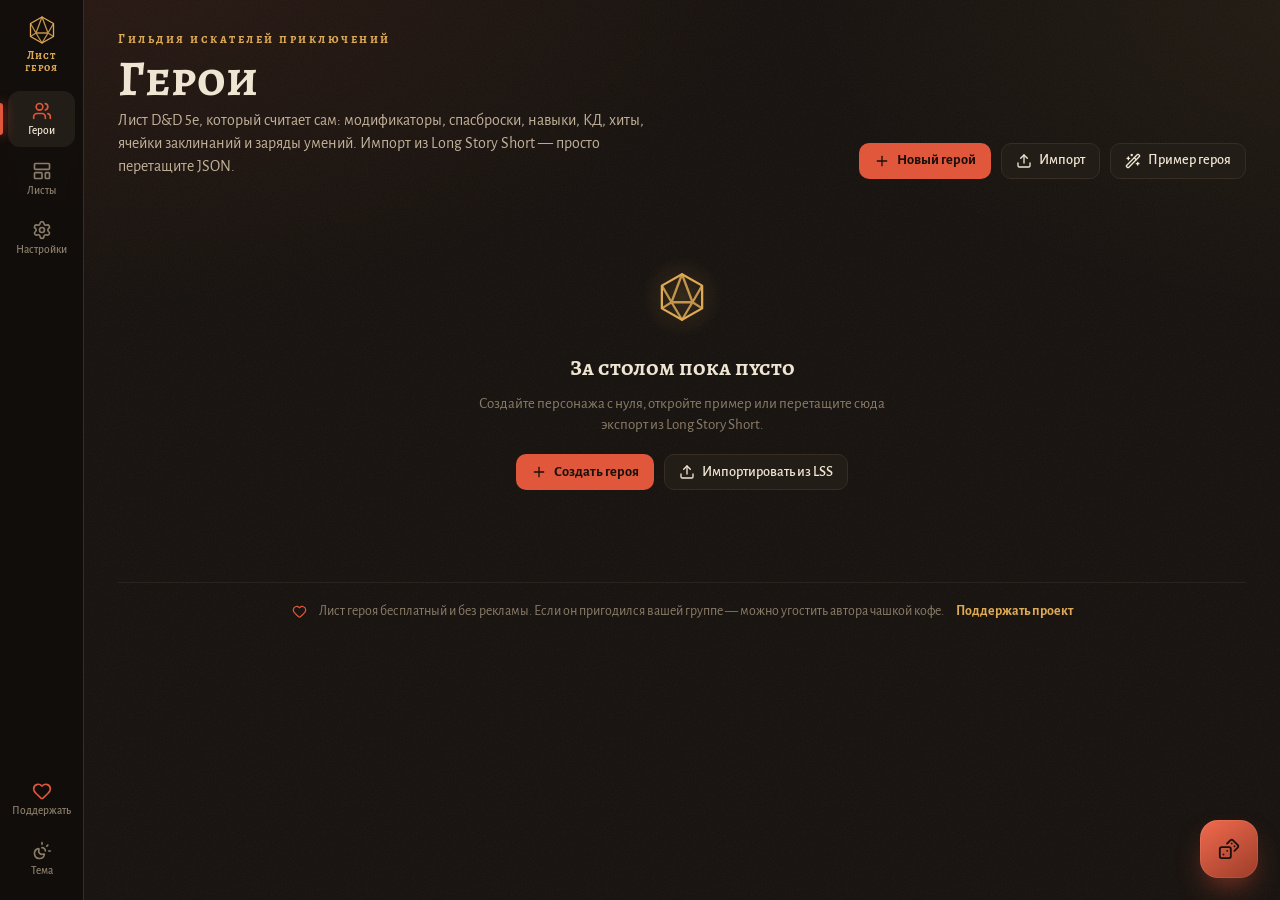
==== index.html @ b87bb32a "Add files via upload" ====
<!doctype html>
<html lang="ru">
  <head>
    <meta charset="UTF-8" />
    <meta name="viewport" content="width=device-width, initial-scale=1.0, viewport-fit=cover" />
    <title>Лист героя — D&amp;D 5e</title>
    <meta name="description" content="Лист персонажа D&amp;D 5e с автоподсчётом характеристик, кастомными листами, ссылками на источники и кубами. Работает в браузере и без интернета." />
    <meta name="theme-color" content="#15110e" />
    <link rel="icon" type="image/svg+xml" href="./favicon.svg" />
    <link rel="manifest" href="./manifest.webmanifest" />
    <link rel="apple-touch-icon" href="./apple-touch-icon.png" />
    <meta name="mobile-web-app-capable" content="yes" />
    <meta name="apple-mobile-web-app-capable" content="yes" />
    <meta name="apple-mobile-web-app-status-bar-style" content="black-translucent" />
    <meta name="apple-mobile-web-app-title" content="Лист героя" />
    <script type="module" crossorigin src="./assets/index-By-EyCZU.js"></script>
    <link rel="stylesheet" crossorigin href="./assets/index-DYZ7l8wp.css">
  </head>
  <body>
    <div id="root"></div>
    <noscript>Для работы сайта нужен JavaScript.</noscript>
  </body>
</html>
---- assets/index-DYZ7l8wp.css ----
@font-face{font-family:Alegreya Sans;font-weight:400;font-display:swap;src:url(./alegreya-sans-cyrillic-400-normal-CFUoBDld.woff2)format("woff2");unicode-range:U+301,U+400-45F,U+490-491,U+4B0-4B1,U+2116}@font-face{font-family:Alegreya Sans;font-weight:400;font-display:swap;src:url(./alegreya-sans-latin-400-normal-DtLlO8BS.woff2)format("woff2");unicode-range:U+??,U+131,U+152-153,U+2BB-2BC,U+2C6,U+2DA,U+2DC,U+304,U+308,U+329,U+2000-206F,U+20AC,U+2122,U+2191,U+2193,U+2212,U+2215,U+FEFF,U+FFFD}@font-face{font-family:Alegreya Sans;font-weight:500;font-display:swap;src:url(./alegreya-sans-cyrillic-500-normal-kQHBM3cE.woff2)format("woff2");unicode-range:U+301,U+400-45F,U+490-491,U+4B0-4B1,U+2116}@font-face{font-family:Alegreya Sans;font-weight:500;font-display:swap;src:url(./alegreya-sans-latin-500-normal-DS713u5J.woff2)format("woff2");unicode-range:U+??,U+131,U+152-153,U+2BB-2BC,U+2C6,U+2DA,U+2DC,U+304,U+308,U+329,U+2000-206F,U+20AC,U+2122,U+2191,U+2193,U+2212,U+2215,U+FEFF,U+FFFD}@font-face{font-family:Alegreya Sans;font-weight:700;font-display:swap;src:url(./alegreya-sans-cyrillic-700-normal-BMO00Gdb.woff2)format("woff2");unicode-range:U+301,U+400-45F,U+490-491,U+4B0-4B1,U+2116}@font-face{font-family:Alegreya Sans;font-weight:700;font-display:swap;src:url(./alegreya-sans-latin-700-normal-DEbcy2sF.woff2)format("woff2");unicode-range:U+??,U+131,U+152-153,U+2BB-2BC,U+2C6,U+2DA,U+2DC,U+304,U+308,U+329,U+2000-206F,U+20AC,U+2122,U+2191,U+2193,U+2212,U+2215,U+FEFF,U+FFFD}@font-face{font-family:Alegreya Sans;font-weight:800;font-display:swap;src:url(./alegreya-sans-cyrillic-800-normal-D2Jsre_s.woff2)format("woff2");unicode-range:U+301,U+400-45F,U+490-491,U+4B0-4B1,U+2116}@font-face{font-family:Alegreya Sans;font-weight:800;font-display:swap;src:url(./alegreya-sans-latin-800-normal-CpHsWMQ0.woff2)format("woff2");unicode-range:U+??,U+131,U+152-153,U+2BB-2BC,U+2C6,U+2DA,U+2DC,U+304,U+308,U+329,U+2000-206F,U+20AC,U+2122,U+2191,U+2193,U+2212,U+2215,U+FEFF,U+FFFD}@font-face{font-family:Alegreya SC;font-weight:500;font-display:swap;src:url(./alegreya-sc-cyrillic-500-normal-BjmNXJC0.woff2)format("woff2");unicode-range:U+301,U+400-45F,U+490-491,U+4B0-4B1,U+2116}@font-face{font-family:Alegreya SC;font-weight:500;font-display:swap;src:url(./alegreya-sc-latin-500-normal-4QwauZv7.woff2)format("woff2");unicode-range:U+??,U+131,U+152-153,U+2BB-2BC,U+2C6,U+2DA,U+2DC,U+304,U+308,U+329,U+2000-206F,U+20AC,U+2122,U+2191,U+2193,U+2212,U+2215,U+FEFF,U+FFFD}@font-face{font-family:Alegreya SC;font-weight:700;font-display:swap;src:url(./alegreya-sc-cyrillic-700-normal-DywRGmLG.woff2)format("woff2");unicode-range:U+301,U+400-45F,U+490-491,U+4B0-4B1,U+2116}@font-face{font-family:Alegreya SC;font-weight:700;font-display:swap;src:url(./alegreya-sc-latin-700-normal-ztAmjLTs.woff2)format("woff2");unicode-range:U+??,U+131,U+152-153,U+2BB-2BC,U+2C6,U+2DA,U+2DC,U+304,U+308,U+329,U+2000-206F,U+20AC,U+2122,U+2191,U+2193,U+2212,U+2215,U+FEFF,U+FFFD}@font-face{font-family:Alegreya;font-weight:500;font-display:swap;src:url(./alegreya-cyrillic-500-normal-uJUgykjJ.woff2)format("woff2");unicode-range:U+301,U+400-45F,U+490-491,U+4B0-4B1,U+2116}@font-face{font-family:Alegreya;font-weight:500;font-display:swap;src:url(./alegreya-latin-500-normal-C25lLdV_.woff2)format("woff2");unicode-range:U+??,U+131,U+152-153,U+2BB-2BC,U+2C6,U+2DA,U+2DC,U+304,U+308,U+329,U+2000-206F,U+20AC,U+2122,U+2191,U+2193,U+2212,U+2215,U+FEFF,U+FFFD}@font-face{font-family:Alegreya;font-weight:700;font-display:swap;src:url(./alegreya-cyrillic-700-normal-Bftrb-m-.woff2)format("woff2");unicode-range:U+301,U+400-45F,U+490-491,U+4B0-4B1,U+2116}@font-face{font-family:Alegreya;font-weight:700;font-display:swap;src:url(./alegreya-latin-700-normal-Vpz_43wJ.woff2)format("woff2");unicode-range:U+??,U+131,U+152-153,U+2BB-2BC,U+2C6,U+2DA,U+2DC,U+304,U+308,U+329,U+2000-206F,U+20AC,U+2122,U+2191,U+2193,U+2212,U+2215,U+FEFF,U+FFFD}@font-face{font-family:Alegreya;font-weight:800;font-display:swap;src:url(./alegreya-cyrillic-800-normal-TM6to0H1.woff2)format("woff2");unicode-range:U+301,U+400-45F,U+490-491,U+4B0-4B1,U+2116}@font-face{font-family:Alegreya;font-weight:800;font-display:swap;src:url(./alegreya-latin-800-normal-BcufLBxY.woff2)format("woff2");unicode-range:U+??,U+131,U+152-153,U+2BB-2BC,U+2C6,U+2DA,U+2DC,U+304,U+308,U+329,U+2000-206F,U+20AC,U+2122,U+2191,U+2193,U+2212,U+2215,U+FEFF,U+FFFD}@font-face{font-family:Caveat;font-weight:500;font-display:swap;src:url(./caveat-cyrillic-500-normal-DpMZbbjM.woff2)format("woff2");unicode-range:U+301,U+400-45F,U+490-491,U+4B0-4B1,U+2116}@font-face{font-family:Caveat;font-weight:500;font-display:swap;src:url(./caveat-latin-500-normal-B9SDL8cy.woff2)format("woff2");unicode-range:U+??,U+131,U+152-153,U+2BB-2BC,U+2C6,U+2DA,U+2DC,U+304,U+308,U+329,U+2000-206F,U+20AC,U+2122,U+2191,U+2193,U+2212,U+2215,U+FEFF,U+FFFD}:root{--font-ui:"Alegreya Sans", "Segoe UI", system-ui, sans-serif;--font-display:"Alegreya", Georgia, "Times New Roman", serif;--font-sc:"Alegreya SC", "Alegreya", Georgia, serif;--font-hand:"Caveat", "Segoe Print", "Comic Sans MS", cursive;--font-mono:"Cascadia Mono", Consolas, "SF Mono", ui-monospace, monospace;--radius-s:8px;--radius:12px;--radius-l:16px;--ease:cubic-bezier(.2, .7, .2, 1);--rail-w:84px;--lightningcss-light: ;--lightningcss-dark:initial;color-scheme:dark;--bg:#15110e;--bg-deep:#100d0b;--surface:#1c1713;--surface-2:#231d18;--surface-3:#2d251f;--field:#120e0b;--line:#372d25;--line-soft:#2a231d;--line-strong:#54463a;--ink:#efe5d2;--ink-2:#c1b199;--ink-3:#8a7c68;--accent:#e0573b;--accent-strong:#f26b4e;--accent-ink:#1b0f0a;--accent-soft:#e0573b26;--gold:#deaa55;--gold-soft:#deaa5524;--arcane:#74c3b3;--arcane-soft:#74c3b321;--good:#8fc06a;--good-soft:#8fc06a26;--bad:#e8674f;--bad-soft:#e8674f26;--glow-1:#e0573b1a;--glow-2:#deaa550f;--grain:.06;--shadow:0 1px 0 #ffffff06 inset, 0 14px 32px -18px #000000bf;--shadow-pop:0 24px 60px -20px #000c, 0 0 0 1px #ffffff08}:root[data-theme=light]{--lightningcss-light:initial;--lightningcss-dark: ;color-scheme:light;--bg:#ede3cf;--bg-deep:#e3d6bd;--surface:#f7f0e2;--surface-2:#f0e6d3;--surface-3:#e7dac3;--field:#fffaf0;--line:#d5c4a5;--line-soft:#e2d5bd;--line-strong:#b9a47e;--ink:#2a1f16;--ink-2:#5c4a37;--ink-3:#8a765d;--accent:#b5361f;--accent-strong:#cc4127;--accent-ink:#fff6ef;--accent-soft:#b5361f1a;--gold:#93620f;--gold-soft:#93620f1a;--arcane:#2a7a6b;--arcane-soft:#2a7a6b1a;--good:#4b8a28;--good-soft:#4b8a281f;--bad:#c0392b;--bad-soft:#c0392b1a;--glow-1:#b5361f12;--glow-2:#93620f14;--grain:.08;--shadow:0 1px 0 #ffffffb3 inset, 0 12px 28px -18px #5a3c1473;--shadow-pop:0 24px 60px -24px #462d0f73, 0 0 0 1px #5a3c140f}*,:before,:after{box-sizing:border-box}html{-webkit-text-size-adjust:100%;scrollbar-color:var(--line-strong) transparent}body{min-height:100vh;font:400 15px/1.45 var(--font-ui);color:var(--ink);background:radial-gradient(1100px 620px at 8% -8%, var(--glow-1), transparent 62%), radial-gradient(900px 520px at 105% 0%, var(--glow-2), transparent 60%), var(--bg);font-variant-numeric:lining-nums;-webkit-font-smoothing:antialiased;background-attachment:fixed;margin:0}body:before{content:"";pointer-events:none;z-index:0;opacity:var(--grain);background-image:url("data:image/svg+xml;utf8,<svg xmlns='http://www.w3.org/2000/svg' width='240' height='240'><filter id='n'><feTurbulence type='fractalNoise' baseFrequency='.8' numOctaves='3' stitchTiles='stitch'/><feColorMatrix values='0 0 0 0 .55 0 0 0 0 .45 0 0 0 0 .35 0 0 0 1 0'/></filter><rect width='100%' height='100%' filter='url(%23n)'/></svg>");position:fixed;inset:0}#root{z-index:1;position:relative}img{max-width:100%}button,input,select,textarea{font:inherit;color:inherit}button{cursor:pointer}button:disabled{cursor:default}h1,h2,h3,h4,h5{margin:0;font-weight:700}p{margin:0}a{color:var(--arcane)}code,kbd{font-family:var(--font-mono);font-size:.86em}kbd{border:1px solid var(--line-strong);background:var(--surface-2);border-bottom-width:2px;border-radius:5px;padding:0 5px;line-height:1.5;display:inline-block}::selection{background:#deaa5559}:focus-visible{outline:2px solid var(--gold);outline-offset:2px}*{scrollbar-width:thin}hr.sep{border:0;border-top:1px solid var(--line);margin:14px 0}.muted{color:var(--ink-3)}.small{font-size:13px}.calc{color:var(--gold);font-variant-numeric:lining-nums tabular-nums}.error{color:var(--bad)}.row{align-items:center;gap:8px;display:flex}.row--wrap{flex-wrap:wrap}.stack{align-content:start;gap:16px;display:grid}.span-2{grid-column:span 2}.span-3{grid-column:span 3}.span-4{grid-column:span 4}.span-all{grid-column:1/-1}.font-sans{font-family:var(--font-ui)}.font-serif{font-family:var(--font-display)}.font-hand{font-family:var(--font-hand);font-size:1.15em}.font-mono{font-family:var(--font-mono);font-size:.9em}.linkish{color:var(--arcane);text-underline-offset:3px;background:0 0;border:0;justify-self:start;padding:0;-webkit-text-decoration:underline dotted;text-decoration:underline dotted}.chev{transition:transform .2s var(--ease)}.chev--up{transform:rotate(180deg)}@keyframes rise{0%{opacity:0;transform:translateY(10px)}to{opacity:1;transform:none}}@keyframes fade{0%{opacity:0}to{opacity:1}}@keyframes spin{to{transform:rotate(360deg)}}@keyframes pop{0%{opacity:0;transform:scale(.6)}60%{opacity:1;transform:scale(1.12)}to{transform:scale(1)}}@media (prefers-reduced-motion:reduce){*,:before,:after{transition-duration:.001ms!important;animation-duration:.001ms!important}}.btn{border:1px solid var(--line);background:var(--surface-2);height:36px;color:var(--ink);font:500 14.5px/1 var(--font-ui);white-space:nowrap;border-radius:10px;justify-content:center;align-items:center;gap:7px;padding:0 14px;text-decoration:none;transition:background .15s,border-color .15s,color .15s,transform .1s;display:inline-flex}.btn:hover:not(:disabled){border-color:var(--line-strong);background:var(--surface-3)}.btn:active:not(:disabled){transform:translateY(1px)}.btn:disabled{opacity:.45}.btn--primary{background:var(--accent);color:var(--accent-ink);border-color:#0000;font-weight:700}.btn--primary:hover:not(:disabled){background:var(--accent-strong);border-color:#0000}.btn--ghost{color:var(--ink-2);background:0 0;border-color:#0000}.btn--ghost:hover:not(:disabled){background:var(--surface-3);color:var(--ink);border-color:#0000}.btn--active{background:var(--gold-soft);border-color:color-mix(in srgb, var(--gold) 45%, transparent);color:var(--gold)}.btn--danger{background:var(--bad-soft);border-color:color-mix(in srgb, var(--bad) 40%, transparent);color:var(--bad)}.btn--danger:hover:not(:disabled){background:var(--bad);color:#fff;border-color:#0000}.btn--good{background:var(--good-soft);border-color:color-mix(in srgb, var(--good) 40%, transparent);color:var(--good)}.btn--good:hover:not(:disabled){background:var(--good);color:#10180a;border-color:#0000}.btn--sm{border-radius:8px;height:30px;padding:0 10px;font-size:13.5px}.btn--lg{height:44px;padding:0 20px;font-size:16px}.btn--icon{width:36px;padding:0}.btn--sm.btn--icon{width:30px}.input{border:1px solid var(--line);background:var(--field);width:100%;min-width:0;height:36px;color:var(--ink);border-radius:9px;padding:0 10px;transition:border-color .15s,box-shadow .15s}.input::placeholder{color:var(--ink-3);opacity:.8}.input:hover{border-color:var(--line-strong)}.input:focus{border-color:var(--gold);box-shadow:0 0 0 3px var(--gold-soft);outline:none}.input--num{text-align:center;font-variant-numeric:tabular-nums}.input--xs{flex:none;width:58px}.input--mono{font-family:var(--font-mono);font-size:13.5px}.input--area{resize:vertical;height:auto;min-height:60px;padding:8px 10px;line-height:1.45}.input--error{border-color:var(--bad)!important}.ghost{width:100%;min-width:0;color:inherit;background:0 0;border:0;border-bottom:1px dashed #0000;padding:3px 0;transition:border-color .15s}.ghost::placeholder{color:var(--ink-3)}.ghost:hover{border-bottom-color:var(--line-strong)}.ghost:focus{border-bottom-color:var(--gold);outline:none}.select{align-items:center;min-width:0;display:inline-flex;position:relative}.select select{appearance:none;border:1px solid var(--line);background:var(--field);width:100%;height:36px;color:var(--ink);text-overflow:ellipsis;border-radius:9px;padding:0 30px 0 10px}.select select:hover{border-color:var(--line-strong)}.select select:focus{border-color:var(--gold);box-shadow:0 0 0 3px var(--gold-soft);outline:none}.select option{background:var(--surface);color:var(--ink)}.select svg{pointer-events:none;color:var(--ink-3);position:absolute;right:9px}.field .select{display:flex}.field{align-content:start;gap:5px;min-width:0;display:grid}.field__label{font:500 12.5px/1.2 var(--font-sc);letter-spacing:.04em;color:var(--ink-3);align-items:center;gap:4px;display:inline-flex}.field__hint{color:var(--ink-3);font-size:12px;line-height:1.35}.form-grid{grid-template-columns:repeat(2,minmax(0,1fr));gap:12px 14px;display:grid}.form-grid--tight{gap:9px 10px}.form-grid--6{grid-template-columns:repeat(auto-fill,minmax(130px,1fr))}.toggle{cursor:pointer;-webkit-user-select:none;user-select:none;color:var(--ink-2);align-items:center;gap:9px;font-size:14px;display:inline-flex}.toggle input,.check input{opacity:0;pointer-events:none;position:absolute}.toggle__track{background:var(--surface-3);border:1px solid var(--line-strong);border-radius:99px;flex:none;width:34px;height:20px;transition:background .2s;position:relative}.toggle__thumb{background:var(--ink-3);width:14px;height:14px;transition:transform .2s var(--ease), background .2s;border-radius:50%;position:absolute;top:2px;left:2px}.toggle--on .toggle__track{background:var(--accent-soft);border-color:var(--accent)}.toggle--on .toggle__thumb{background:var(--accent);transform:translate(14px)}.toggle input:focus-visible+.toggle__track{outline:2px solid var(--gold);outline-offset:2px}.toggle__label{align-items:center;gap:5px;line-height:1.3;display:inline-flex}.check{cursor:pointer;-webkit-user-select:none;user-select:none;color:var(--ink-2);align-items:center;gap:8px;font-size:14px;display:inline-flex}.check__box{border:1.5px solid var(--line-strong);background:var(--field);width:18px;height:18px;color:var(--accent-ink);border-radius:5px;flex:none;place-items:center;transition:all .15s;display:grid}.check--on .check__box{background:var(--accent);border-color:var(--accent)}.check input:focus-visible+.check__box{outline:2px solid var(--gold);outline-offset:2px}.prof{background:0 0;border:0;flex:none;place-items:center;width:18px;height:18px;padding:0;display:grid}.prof span{border:1.5px solid var(--ink-3);width:9px;height:9px;transition:all .15s var(--ease);border-radius:1.5px;transform:rotate(45deg)}.prof:hover span{border-color:var(--accent);transform:rotate(45deg)scale(1.15)}.prof--half span{border-color:var(--accent);background:linear-gradient(135deg, transparent 50%, var(--accent) 50%)}.prof--prof span{background:var(--accent);border-color:var(--accent)}.prof--exp span{background:var(--accent);border-color:var(--accent);box-shadow:0 0 0 2px var(--surface-2), 0 0 0 3.5px var(--gold)}.pips{--tone:var(--accent);flex-wrap:wrap;align-items:center;gap:5px;display:inline-flex}.pips--arcane{--tone:var(--arcane)}.pips--gold{--tone:var(--gold)}.pips--good{--tone:var(--good)}.pips--bad{--tone:var(--bad)}.pip{border:1.5px solid var(--line-strong);background:0 0;border-radius:50%;width:15px;height:15px;padding:0;transition:background .15s,box-shadow .2s,transform .1s}.pip:hover{border-color:var(--tone);transform:scale(1.18)}.pip--on{background:var(--tone);border-color:var(--tone);box-shadow:0 0 10px -2px var(--tone)}.pips--sm .pip{width:11px;height:11px}.pips--count{gap:6px}.pips__num{width:56px}.pips__of{color:var(--ink-3)}.seg{border:1px solid var(--line);background:var(--field);border-radius:10px;gap:2px;padding:3px;display:inline-flex}.seg__opt{min-width:32px;height:28px;color:var(--ink-2);white-space:nowrap;background:0 0;border:0;border-radius:7px;justify-content:center;align-items:center;gap:5px;padding:0 10px;font-size:13.5px;display:inline-flex}.seg__opt:hover{color:var(--ink);background:var(--surface-2)}.seg__opt--on,.seg__opt--on:hover{background:var(--surface-3);color:var(--ink);box-shadow:0 0 0 1px var(--line-strong) inset}.seg--block{display:flex}.seg--block .seg__opt{flex:1}.seg--sm .seg__opt{min-width:28px;height:24px;padding:0 7px;font-size:12.5px}.menu{display:inline-flex;position:relative}.menu__list{z-index:150;overscroll-behavior:contain;border:1px solid var(--line-strong);background:var(--surface);min-width:230px;max-width:calc(100vw - 16px);box-shadow:var(--shadow-pop);border-radius:12px;padding:6px;animation:.12s fade;position:fixed;top:0;left:0;overflow-y:auto}.menu__item{width:100%;color:var(--ink);text-align:left;background:0 0;border:0;border-radius:8px;align-items:center;gap:10px;padding:8px 10px;font-size:14px;display:flex}.menu__item:hover:not(:disabled){background:var(--surface-3)}.menu__item:disabled{opacity:.4}.menu__item svg{color:var(--ink-3);flex:none}.menu__item--danger,.menu__item--danger svg{color:var(--bad)}.menu__sep{border:0;border-top:1px solid var(--line);margin:5px 4px}.modal{border:1px solid var(--line-strong);background:var(--surface);width:calc(100% - 32px);max-height:88vh;color:var(--ink);box-shadow:var(--shadow-pop);border-radius:18px;padding:0}.modal[open]{animation:modal-in .22s var(--ease)}.modal::backdrop{-webkit-backdrop-filter:blur(3px);backdrop-filter:blur(3px);background:#0a07059e}@keyframes modal-in{0%{opacity:0;transform:translateY(12px)scale(.98)}}.modal--sm{max-width:440px}.modal--md{max-width:660px}.modal--lg{max-width:980px}.modal__inner{flex-direction:column;max-height:88vh;display:flex}.modal__head{border-bottom:1px solid var(--line);justify-content:space-between;align-items:center;gap:12px;padding:14px 16px 12px 22px;display:flex}.modal__title{font:700 21px var(--font-sc);letter-spacing:.02em}.modal__body{padding:18px 22px;overflow-y:auto}.modal__foot{border-top:1px solid var(--line);justify-content:flex-end;gap:8px;padding:12px 22px;display:flex}.panel{border:1px solid var(--line);border-radius:var(--radius-l);background:linear-gradient(180deg, color-mix(in srgb, var(--surface) 92%, var(--ink) 3%), var(--surface));min-width:0;box-shadow:var(--shadow);animation:rise .5s var(--ease) both;animation-delay:calc(var(--i,0) * 40ms);padding:16px 18px 18px;position:relative}.panel__head{justify-content:space-between;align-items:center;gap:10px;min-height:30px;margin-bottom:12px;display:flex}.panel__title{font:700 16px/1 var(--font-sc);letter-spacing:.06em;color:var(--ink-2);align-items:center;gap:10px;display:flex}.panel__title:before{content:"";background:var(--accent);width:7px;height:7px;box-shadow:0 0 10px var(--accent);flex:none;transform:rotate(45deg)}.panel__actions{flex-wrap:wrap;justify-content:flex-end;align-items:center;gap:8px;display:flex}.empty{text-align:center;justify-items:center;gap:10px;padding:48px 20px;display:grid}.empty__icon{width:84px;height:84px;color:var(--gold);background:radial-gradient(circle, var(--gold-soft), transparent 70%);border-radius:50%;place-items:center;margin-bottom:4px;display:grid}.empty__title{font:700 22px var(--font-sc)}.empty__text{max-width:52ch;color:var(--ink-3)}.empty__actions{flex-wrap:wrap;justify-content:center;gap:10px;margin-top:8px;display:flex}.linkchip{background:var(--arcane-soft);max-width:180px;color:var(--arcane);white-space:nowrap;border-radius:99px;flex:none;align-items:center;gap:4px;padding:2px 8px;font-size:12px;text-decoration:none;display:inline-flex}.linkchip span:empty{display:none}.linkchip span{text-overflow:ellipsis;overflow:hidden}.linkchip:hover{background:var(--arcane);color:var(--bg)}.linkinput{align-items:center;gap:4px;min-width:0;display:flex}.tag{border:1px solid var(--line-strong);height:20px;color:var(--ink-2);font:700 11px/1 var(--font-ui);letter-spacing:.03em;background:0 0;border-radius:6px;flex:none;align-items:center;padding:0 7px;text-decoration:none;display:inline-flex}.tag--arcane{border-color:color-mix(in srgb, var(--arcane) 50%, transparent);color:var(--arcane)}.tag--gold{border-color:color-mix(in srgb, var(--gold) 55%, transparent);color:var(--gold);background:var(--gold-soft)}.tag--muted{color:var(--ink-3);border-style:dashed}.chip{border:1px solid var(--line);background:var(--surface-2);color:var(--ink-2);border-radius:99px;padding:4px 10px;font-size:13px;transition:all .15s}.chip:hover{border-color:var(--line-strong);color:var(--ink)}.chip--on{background:var(--accent-soft);border-color:var(--accent);color:var(--ink)}.search{border:1px solid var(--line);background:var(--field);height:36px;color:var(--ink-3);border-radius:10px;align-items:center;gap:7px;min-width:0;padding:0 10px;display:flex}.search:focus-within{border-color:var(--gold);box-shadow:0 0 0 3px var(--gold-soft)}.search input{min-width:80px;color:var(--ink);background:0 0;border:0;outline:none;flex:1}.toolbar{flex-wrap:wrap;align-items:center;gap:10px;display:flex}.toolbar__spacer{flex:1}.banner{border:1px solid var(--line-strong);background:var(--surface);animation:rise .4s var(--ease) both;border-radius:16px;flex-wrap:wrap;align-items:center;gap:12px 16px;margin-bottom:22px;padding:14px 16px;display:flex}.banner--warn{border-color:color-mix(in srgb, var(--gold) 55%, transparent);background:linear-gradient(100deg, var(--gold-soft), transparent 55%), var(--surface)}.banner__icon{color:var(--gold);flex:none}.banner__text{flex:320px;gap:2px;min-width:0;display:grid}.banner__text b{font:700 16px var(--font-sc);letter-spacing:.02em}.banner__text span{color:var(--ink-2);font-size:14px}.banner__actions{flex-wrap:wrap;gap:6px;display:flex}.update-banner{z-index:190;border:1px solid color-mix(in srgb, var(--gold) 60%, transparent);background:var(--surface-3);max-width:calc(100vw - 32px);box-shadow:var(--shadow-pop);border-radius:14px;align-items:center;gap:10px;padding:8px 8px 8px 14px;animation:.3s fade;display:flex;position:fixed;top:16px;left:50%;transform:translate(-50%)}.update-banner svg:first-child{color:var(--gold);flex:none}.install{justify-items:start;gap:10px;display:grid}.install__status{color:var(--ink-2);align-items:center;gap:8px;display:flex}.install__status svg{color:var(--arcane);flex:none}.install__ios{color:var(--ink-2);gap:8px;font-size:14px;display:flex}.install__ios svg{color:var(--gold);flex:none;margin-top:2px}.settings__ok{color:var(--good);align-items:center;gap:5px;display:inline-flex}.crash{border:1px solid var(--line-strong);background:var(--surface);max-width:660px;box-shadow:var(--shadow);text-align:center;border-radius:18px;justify-items:center;gap:12px;margin:10vh auto;padding:28px 24px;display:grid}.crash--inline{margin:24px auto}.crash__icon{color:var(--bad)}.crash__title{font:700 24px var(--font-sc)}.crash__text{max-width:54ch;color:var(--ink-2)}.crash__error{background:var(--field);max-width:100%;color:var(--bad);white-space:pre-wrap;overflow-wrap:anywhere;border-radius:8px;padding:8px 12px;font-size:12.5px}.crash__actions{flex-wrap:wrap;justify-content:center;gap:8px;margin-top:4px;display:flex}.toasts{z-index:200;pointer-events:none;flex-direction:column;align-items:center;gap:8px;display:flex;position:fixed;bottom:22px;left:50%;transform:translate(-50%)}.toast{border:1px solid var(--line-strong);background:var(--surface-3);max-width:min(520px,100vw - 32px);box-shadow:var(--shadow-pop);pointer-events:auto;animation:rise .25s var(--ease);border-radius:12px;align-items:center;gap:10px;padding:10px 10px 10px 14px;font-size:14px;display:flex}.toast--success svg:first-child{color:var(--good)}.toast--error{border-color:color-mix(in srgb, var(--bad) 60%, transparent)}.toast--error svg:first-child{color:var(--bad)}.toast--info svg:first-child{color:var(--gold)}.toast__action{border:1px solid color-mix(in srgb, var(--gold) 60%, transparent);background:var(--gold-soft);color:var(--gold);white-space:nowrap;border-radius:8px;flex:none;padding:4px 10px;font-size:13px;font-weight:700}.toast__action:hover{background:var(--gold);color:#1b1208}.toast__x{width:24px;height:24px;color:var(--ink-3);background:0 0;border:0;border-radius:6px;place-items:center;display:grid}.toast__x:hover{background:var(--surface-2)}.busy{z-index:210;border:1px solid var(--line-strong);background:var(--surface-3);box-shadow:var(--shadow-pop);border-radius:99px;align-items:center;gap:10px;padding:10px 18px;animation:.2s fade;display:flex;position:fixed;top:18px;left:50%;transform:translate(-50%)}.spinner{border:2px solid var(--line-strong);border-top-color:var(--accent);border-radius:50%;width:16px;height:16px;animation:.8s linear infinite spin}.help{color:var(--ink-2);gap:8px;margin:0;padding-left:18px;font-size:13.5px;display:grid}.help li::marker{color:var(--accent)}.prose{overflow-wrap:anywhere;line-height:1.55}.prose p{margin:0 0 .45em}.prose p:last-child{margin-bottom:0}.prose ul,.prose ol{margin:.2em 0 .55em;padding-left:1.35em}.prose li p{margin:0 0 .2em}.prose h2,.prose h3,.prose h4,.prose h5{font:700 1.1em/1.25 var(--font-sc);color:var(--ink);margin:.6em 0 .3em}.prose a{color:var(--arcane);text-decoration:underline;-webkit-text-decoration-color:color-mix(in srgb, var(--arcane) 45%, transparent);text-decoration-color:color-mix(in srgb, var(--arcane) 45%, transparent);text-underline-offset:3px}.prose blockquote{border-left:3px solid var(--line-strong);color:var(--ink-2);margin:.4em 0;padding-left:12px}.prose strong{color:var(--ink)}.prose hr{border:0;border-top:1px solid var(--line)}.rt{border:1px solid var(--line);background:var(--field);border-radius:12px;transition:border-color .15s;position:relative}.rt:focus-within{border-color:color-mix(in srgb, var(--gold) 70%, transparent)}.rt__bar{border-bottom:1px solid var(--line-soft);opacity:.5;flex-wrap:wrap;align-items:center;gap:1px;padding:4px 6px;transition:opacity .2s;display:flex}.rt:hover .rt__bar,.rt:focus-within .rt__bar{opacity:1}.rt__btn{width:28px;height:28px;color:var(--ink-2);background:0 0;border:0;border-radius:7px;place-items:center;display:grid}.rt__btn:hover{background:var(--surface-3);color:var(--ink)}.rt__btn--on{background:var(--accent-soft);color:var(--accent)}.rt__div{background:var(--line);width:1px;height:16px;margin:0 5px}.rt__href{background:var(--arcane-soft);max-width:260px;color:var(--arcane);border-radius:99px;align-items:center;gap:4px;margin-left:6px;padding:2px 8px;font-size:12px;text-decoration:none;display:inline-flex}.rt__href span{text-overflow:ellipsis;white-space:nowrap;overflow:hidden}.rt__link{border-bottom:1px solid var(--line-soft);background:var(--surface-2);flex-wrap:wrap;align-items:center;gap:6px;padding:8px;display:flex}.rt__link .input{flex:260px;height:32px}.rt__search{width:100%;color:var(--ink-3);flex-wrap:wrap;align-items:center;gap:6px;font-size:12.5px;display:flex}.rt__provider{border:1px solid color-mix(in srgb, var(--arcane) 45%, transparent);color:var(--arcane);background:0 0;border-radius:99px;padding:2px 9px;font-size:12.5px}.rt__provider:hover:not(:disabled){background:var(--arcane-soft)}.rt__provider:disabled{opacity:.4}.rt__content{outline:none;min-height:96px;padding:10px 14px 12px}.rt--compact .rt__content{min-height:64px}.rt--empty .rt__content>p:first-child:before{content:var(--ph,"Пишите здесь…");float:left;height:0;color:var(--ink-3);pointer-events:none}.app{min-height:100vh}.rail{z-index:40;width:var(--rail-w);border-right:1px solid var(--line);background:color-mix(in srgb, var(--bg-deep) 88%, transparent);-webkit-backdrop-filter:blur(8px);backdrop-filter:blur(8px);flex-direction:column;align-items:stretch;gap:4px;padding:14px 8px;display:flex;position:fixed;inset:0 auto 0 0}.rail__brand{color:var(--gold);font:700 11px/1.05 var(--font-sc);letter-spacing:.08em;text-align:center;justify-items:center;gap:4px;margin-bottom:14px;text-decoration:none;display:grid}.rail__brand svg{transition:transform .6s var(--ease)}.rail__brand:hover svg{transform:rotate(72deg)}.rail__link{color:var(--ink-3);font:500 11.5px/1 var(--font-ui);background:0 0;border:0;border-radius:12px;justify-items:center;gap:4px;padding:10px 2px;text-decoration:none;transition:color .15s,background .15s;display:grid;position:relative}.rail__link:hover,.rail__link--on{color:var(--ink);background:var(--surface-2)}.rail__link--on svg{color:var(--accent)}.rail__link--on:before{content:"";background:var(--accent);width:3px;box-shadow:0 0 12px var(--accent);border-radius:0 3px 3px 0;position:absolute;top:12px;bottom:12px;left:-8px}.rail__spacer{flex:1}.rail__dice{display:none}.rail__support svg{color:var(--accent)}.rail__support:hover svg{animation:.9s ease-in-out infinite heartbeat}@keyframes heartbeat{0%,to{transform:scale(1)}30%{transform:scale(1.2)}60%{transform:scale(.95)}}.support{gap:12px;display:grid}.support__links{flex-wrap:wrap;gap:8px;display:flex}.support__ext{opacity:.7}.support-footer{border-top:1px solid var(--line-soft);color:var(--ink-3);text-align:center;flex-wrap:wrap;justify-content:center;align-items:center;gap:6px 12px;margin-top:44px;padding-top:18px;font-size:14px;display:flex}.support-footer a{color:var(--gold);font-weight:700;text-decoration:none}.support-footer a:hover{text-decoration:underline}.support-footer__icon{color:var(--accent);flex:none}.app__main{margin-left:var(--rail-w);min-width:0}.page{max-width:1460px;margin:0 auto;padding:30px 34px 120px;position:relative}.page--drop{outline:2px dashed var(--accent);outline-offset:-12px}.page-head{flex-wrap:wrap;justify-content:space-between;align-items:flex-end;gap:20px 28px;margin-bottom:28px;display:flex}.page-head__text{gap:6px;max-width:760px;display:grid}.eyebrow{font:700 12.5px var(--font-sc);letter-spacing:.2em;color:var(--gold)}.page-head h1{font:700 clamp(34px, 4vw, 50px) / 1 var(--font-sc);letter-spacing:.01em;color:var(--ink)}.lead{color:var(--ink-2);max-width:68ch;font-size:16px}.page-head__actions{flex-wrap:wrap;gap:10px;display:flex}.splash{min-height:70vh;color:var(--gold);place-items:center;display:grid}.splash__die{animation:spin 2.4s var(--ease) infinite}.dropzone{inset:16px 16px 16px calc(var(--rail-w) + 16px);z-index:100;border:2px dashed var(--accent);background:color-mix(in srgb, var(--bg) 70%, transparent);font:700 30px var(--font-sc);color:var(--ink);pointer-events:none;border-radius:24px;place-items:center;animation:.15s fade;display:grid;position:fixed}.cgrid{grid-template-columns:repeat(auto-fill,minmax(330px,1fr));gap:16px;display:grid}.ccard{border:1px solid var(--line);background:linear-gradient(135deg, color-mix(in srgb, var(--accent) 7%, transparent), transparent 45%), var(--surface);box-shadow:var(--shadow);animation:rise .5s var(--ease) both;animation-delay:calc(var(--i,0) * 45ms);transition:transform .2s var(--ease), border-color .2s, box-shadow .2s;border-radius:18px;flex-direction:column;display:flex;position:relative;overflow:hidden}.ccard:hover{border-color:var(--line-strong);box-shadow:var(--shadow-pop);transform:translateY(-3px)}.ccard__open{text-align:left;background:0 0;border:0;gap:16px;padding:16px 16px 12px;display:flex}.ccard__portrait{background:var(--surface-3);width:92px;height:108px;color:var(--ink-3);box-shadow:0 0 0 1px var(--line-strong) inset;border-radius:14px;flex:none;place-items:center;display:grid;position:relative}.ccard__portrait img{object-fit:cover;border-radius:14px;width:100%;height:100%}.ccard__lvl{background:var(--surface);width:34px;height:34px;color:var(--gold);font:800 16px var(--font-display);box-shadow:0 0 0 2px var(--gold), 0 0 0 5px var(--surface);border-radius:50%;place-items:center;display:grid;position:absolute;bottom:-8px;right:-8px}.ccard__body{flex:1;align-content:start;gap:3px;min-width:0;display:grid}.ccard__name{font:700 22px/1.15 var(--font-display);color:var(--ink);overflow-wrap:anywhere}.ccard__class{color:var(--ink-2);font-size:14.5px}.ccard__race{color:var(--ink-3);font-size:13.5px}.ccard__stats{color:var(--ink-2);font-variant-numeric:tabular-nums;gap:14px;margin-top:8px;font-size:14px;display:flex}.ccard__stats span{align-items:center;gap:4px;display:inline-flex}.ccard__stats svg{color:var(--ink-3)}.ccard__hp{background:var(--surface-3);border-radius:4px;height:4px;margin-top:8px;overflow:hidden}.ccard__hp i{background:linear-gradient(90deg, var(--good), color-mix(in srgb, var(--good) 60%, var(--gold)));height:100%;display:block}.ccard__hp--low i{background:var(--bad)}.ccard__foot{justify-content:space-between;align-items:center;margin-top:auto;padding:4px 8px 8px 16px;display:flex}.tgrid{grid-template-columns:repeat(auto-fill,minmax(240px,1fr));gap:18px;display:grid}.tcard{border:1px solid var(--line);background:var(--surface);box-shadow:var(--shadow);animation:rise .5s var(--ease) both;animation-delay:calc(var(--i,0) * 45ms);transition:transform .2s var(--ease), border-color .2s;border-radius:16px;flex-direction:column;display:flex;overflow:hidden}.tcard:hover{border-color:var(--line-strong);transform:translateY(-3px)}.tcard__open{background:radial-gradient(circle at 50% 0%, var(--gold-soft), transparent 70%), var(--surface-2);border:0;padding:14px 14px 0;display:block}.tcard__thumb{aspect-ratio:1/1.4;max-height:260px;color:var(--ink-3);transition:transform .3s var(--ease);background:#fbf6ea;border-radius:6px 6px 0 0;place-items:center;margin:0 auto;display:grid;overflow:hidden;box-shadow:0 -6px 24px -10px #00000080}.tcard:hover .tcard__thumb{transform:translateY(-4px)}.tcard__thumb img{object-fit:cover;object-position:top;width:100%;height:100%}.tcard__body{gap:3px;padding:12px 14px 4px;display:grid}.tcard__name{font:700 18px/1.2 var(--font-display)}.tcard__meta{color:var(--ink-3);font-size:13px}.tcard__desc{color:var(--ink-2);-webkit-line-clamp:2;-webkit-box-orient:vertical;font-size:13.5px;display:-webkit-box;overflow:hidden}.tcard__actions{justify-content:space-between;margin-top:auto;padding:8px 10px 10px 14px;display:flex}.settings__grid{grid-template-columns:repeat(auto-fit,minmax(380px,1fr));align-items:start;gap:16px;display:grid}.settings .panel{gap:14px;display:grid}.settings .panel__head{margin-bottom:0}.providers{gap:8px;display:grid}.provider{grid-template-columns:130px 1fr auto;gap:6px;display:grid}@media (width<=760px){:root{--rail-w:0px}.rail{border-right:0;border-top:1px solid var(--line);flex-direction:row;width:auto;height:62px;padding:6px 10px;inset:auto 0 0}.rail__brand,.rail__spacer{display:none}.rail__link{flex:1;padding:6px 2px}.rail__dice{display:grid}.rail__install,.rail__support,.rail__link--on:before{display:none}.page{padding:20px 16px 110px}.cgrid,.settings__grid{grid-template-columns:1fr}.provider{grid-template-columns:1fr auto}.provider .input--mono{grid-area:2/1/auto/-1}.dropzone{inset:12px}}.charpage{max-width:1500px;margin:0 auto;padding:22px 28px 130px}.hero{border:1px solid var(--line);background:radial-gradient(600px 220px at 0% 0%, color-mix(in srgb, var(--accent) 9%, transparent), transparent 70%), var(--surface);box-shadow:var(--shadow);animation:rise .45s var(--ease) both;border-radius:20px;grid-template-columns:116px minmax(0,1fr) 300px;grid-template-areas:"portrait id hp""portrait stats hp";align-items:start;gap:14px 24px;padding:20px 22px;display:grid;position:relative}.hero:before{content:"";background:linear-gradient(90deg, var(--accent), var(--gold) 45%, transparent);border-radius:2px;height:2px;position:absolute;top:-1px;left:22px;right:22px}.portrait{grid-area:portrait;width:116px;height:140px;position:relative}.portrait__btn{background:radial-gradient(circle at 50% 30%, var(--surface-3), var(--surface-2));width:100%;height:100%;box-shadow:0 0 0 1px var(--line-strong) inset, 0 10px 24px -14px #000000b3;border:0;border-radius:16px;place-items:center;padding:0;display:grid;position:relative;overflow:hidden}.portrait__btn img{object-fit:cover;width:100%;height:100%}.portrait__mono{font:700 40px var(--font-sc);color:var(--gold);opacity:.8}.portrait__hint{color:#fff;opacity:0;background:linear-gradient(#0000,#000000a6);place-items:center;height:34px;transition:opacity .2s;display:grid;position:absolute;inset:auto 0 0}.portrait__btn:hover .portrait__hint,.portrait--drag .portrait__hint{opacity:1}.portrait--drag .portrait__btn{box-shadow:0 0 0 2px var(--accent) inset}.portrait__remove{border:1px solid var(--line-strong);background:var(--surface-3);width:22px;height:22px;color:var(--ink-2);opacity:0;border-radius:50%;place-items:center;transition:opacity .15s;display:grid;position:absolute;top:-6px;right:-6px}.portrait:hover .portrait__remove{opacity:1}.hero__id{grid-area:id;gap:8px;min-width:0;display:grid}.hero__name{width:100%;min-width:0;color:var(--ink);font:800 clamp(28px, 3vw, 40px) / 1.1 var(--font-display);letter-spacing:.005em;background:0 0;border:0;border-bottom:1px dashed #0000;padding:0 0 2px}.hero__name::placeholder{color:var(--ink-3)}.hero__name:hover{border-bottom-color:var(--line-strong)}.hero__name:focus{border-bottom-color:var(--gold);outline:none}.hero__meta{flex-wrap:wrap;align-items:center;gap:8px;display:flex}.hero__classes{border:1px solid var(--line-strong);background:var(--surface-2);max-width:100%;color:var(--ink);font:500 15px var(--font-ui);text-align:left;border-radius:99px;align-items:center;gap:10px;padding:5px 6px 5px 14px;transition:border-color .15s;display:inline-flex}.hero__classes:hover{border-color:var(--gold)}.hero__lvl{background:var(--gold-soft);color:var(--gold);font:700 13px var(--font-sc);white-space:nowrap;border-radius:99px;padding:3px 10px}.hero__edition{border:1px solid var(--line);color:var(--ink-3);font:600 12px var(--font-ui);letter-spacing:.06em;border-radius:6px;padding:3px 8px}.hero__info{flex-wrap:wrap;gap:6px 16px;display:flex}.info{flex:130px;gap:1px;min-width:120px;max-width:220px;display:grid}.info__label{font:500 11.5px var(--font-sc);letter-spacing:.05em;color:var(--ink-3);white-space:nowrap}.info__input{border:0;border-bottom:1px solid var(--line);width:100%;height:28px;color:var(--ink);text-align:left;background:0 0;border-radius:0;padding:0;font-size:15px}.info__input:hover{border-bottom-color:var(--line-strong)}.info__input:focus{border-bottom-color:var(--gold);box-shadow:none;outline:none}.info--xp .info__input{text-align:left}.hero__stats{grid-area:stats;grid-template-columns:repeat(auto-fill,minmax(98px,110px));gap:8px;min-width:0;display:grid}.stat{border:1px solid var(--line);background:var(--surface-2);min-width:0;height:84px;color:var(--ink);text-align:center;border-radius:14px;align-content:space-between;justify-items:center;gap:4px;padding:9px 6px 8px;display:grid}.stat--action{transition:border-color .15s, transform .15s var(--ease), box-shadow .2s}.stat--action:hover{border-color:var(--gold);box-shadow:0 10px 22px -14px var(--gold);transform:translateY(-2px)}.stat__label{font:500 12px/1 var(--font-sc);letter-spacing:.03em;color:var(--ink-3);white-space:nowrap;align-items:center;gap:4px;display:inline-flex}.stat__value{font:800 30px/1 var(--font-display)}.stat__value small{color:var(--ink-3);margin-left:2px;font-size:13px;font-weight:600}.inspiration__icon{color:var(--ink-3);transition:color .2s, transform .4s var(--ease);margin-bottom:4px}.inspiration--on{border-color:var(--gold);background:radial-gradient(circle at 50% 70%, var(--gold-soft), var(--surface-2) 70%)}.inspiration--on .inspiration__icon{color:var(--gold);filter:drop-shadow(0 0 8px var(--gold));transform:rotate(18deg)scale(1.15)}.hp{border:1px solid var(--line);background:var(--surface-2);border-radius:16px;grid-area:hp;gap:8px;padding:12px 14px;display:grid}.hp--down{border-color:var(--bad);box-shadow:0 0 0 1px var(--bad) inset}.hp__top{justify-content:space-between;align-items:center;display:flex}.hp__label{font:700 14px var(--font-sc);letter-spacing:.06em;color:var(--ink-2);align-items:center;gap:6px;display:inline-flex}.hp__label svg{color:var(--bad)}.hp__temp{color:var(--arcane);align-items:center;gap:6px;font-size:12.5px;display:inline-flex}.hp__temp .input{border-color:color-mix(in srgb, var(--arcane) 35%, var(--line));width:52px;height:28px}.hp__nums{align-items:baseline;gap:6px;display:flex}.hp__cur.input{width:3.2ch;min-width:1.2ch;height:52px;font:800 46px/1 var(--font-display);text-align:left;color:var(--ink);background:0 0;border-color:#0000;padding:0}.hp__cur.input:hover{border-color:var(--line)}@supports (field-sizing:content){.hp__cur.input{field-sizing:content;width:auto;padding:0 4px}}.hp__sep{font:400 28px var(--font-display);color:var(--ink-3)}.hp__max{font:800 28px var(--font-display)}.hp__bar{background:var(--surface-3);border-radius:8px;height:8px;position:relative;overflow:hidden}.hp__fill,.hp__tempfill{transition:width .4s var(--ease), left .4s var(--ease);position:absolute;top:0;bottom:0;left:0}.hp--ok .hp__fill{background:linear-gradient(90deg, color-mix(in srgb, var(--good) 70%, #000), var(--good))}.hp--warn .hp__fill{background:linear-gradient(90deg, color-mix(in srgb, var(--gold) 70%, #000), var(--gold))}.hp--low .hp__fill{background:linear-gradient(90deg, color-mix(in srgb, var(--bad) 70%, #000), var(--bad))}.hp__tempfill{background:repeating-linear-gradient(45deg, var(--arcane), var(--arcane) 4px, color-mix(in srgb, var(--arcane) 50%, transparent) 4px 8px)}.hp__apply{grid-template-columns:1fr auto auto;gap:6px;display:grid}.hp__amount.input{text-align:center;height:30px}.tabs{z-index:30;border-bottom:1px solid var(--line);background:color-mix(in srgb, var(--bg) 88%, transparent);-webkit-backdrop-filter:blur(10px);backdrop-filter:blur(10px);align-items:center;gap:8px;margin:14px 0 18px;padding:6px 4px 0;display:flex;position:sticky;top:0}.tabs__list{scrollbar-width:none;gap:2px;min-width:0;display:flex;overflow-x:auto}.sheet-actions{flex:none;align-items:center;gap:2px;margin-left:auto;padding-bottom:5px;display:flex}.tab{color:var(--ink-3);font:700 15.5px/1 var(--font-sc);letter-spacing:.03em;white-space:nowrap;border-bottom:2px solid #0000;align-items:center;gap:7px;margin-bottom:-1px;padding:10px 14px 11px;text-decoration:none;transition:color .15s,border-color .15s;display:inline-flex}.tab:hover{color:var(--ink)}.tab--on{color:var(--ink);border-bottom-color:var(--accent)}.tab--on svg{color:var(--accent)}.grid-main{grid-template-columns:minmax(310px,340px) minmax(300px,1fr) minmax(330px,1.1fr);align-items:start;gap:16px;display:grid}.grid-main>.attacks-panel{grid-column:1/-1}.abil-grid{grid-template-columns:1fr 1fr;gap:10px;display:grid}.abil{border:1px solid var(--line);background:radial-gradient(circle at 50% 38%, color-mix(in srgb, var(--gold) 6%, transparent), transparent 65%), var(--surface-2);animation:rise .45s var(--ease) both;animation-delay:calc(var(--i,0) * 35ms + 60ms);border-radius:14px;justify-items:center;gap:2px;padding:10px 8px 9px;display:grid;position:relative}.abil--open{grid-column:1/-1}.abil__head{justify-content:center;align-items:center;gap:4px;width:100%;display:flex;position:relative}.abil__label{font:700 13px var(--font-sc);letter-spacing:.08em;color:var(--ink-2)}.abil__more{width:22px;height:22px;color:var(--ink-3);opacity:0;background:0 0;border:0;border-radius:6px;place-items:center;transition:opacity .15s;display:grid;position:absolute;right:0}.abil:hover .abil__more,.abil--open .abil__more,.abil__more:focus-visible{opacity:1}.abil__more:hover{background:var(--surface-3);color:var(--ink)}.abil__score.input{width:84px;height:50px;font:800 38px/1 var(--font-display);color:var(--ink);background:0 0;border-color:#0000;padding:0}.abil__score.input:hover{border-color:var(--line);background:var(--field)}.seal{background:var(--surface);width:50px;height:50px;color:var(--gold);font:800 19px var(--font-display);box-shadow:0 0 0 1.5px var(--gold) inset, 0 0 0 4px var(--surface-2), 0 0 0 5px color-mix(in srgb, var(--gold) 35%, transparent);transition:transform .15s var(--ease), box-shadow .2s;border:0;border-radius:50%;place-items:center;margin:0 0 6px;display:grid}.seal:hover{box-shadow:0 0 0 1.5px var(--gold) inset, 0 0 0 4px var(--surface-2), 0 0 0 5px var(--gold), 0 0 22px -2px var(--gold);transform:scale(1.08)rotate(-4deg)}.abil__save{color:var(--ink-3);align-items:center;gap:4px;font-size:12.5px;display:flex}.abil__detail{border-top:1px dashed var(--line);grid-template-columns:repeat(4,minmax(0,1fr));gap:6px;width:100%;margin-top:8px;padding-top:10px;display:grid}.abil__detail .input{height:30px}.rollval{min-width:42px;height:26px;color:var(--gold);font:700 17px/1 var(--font-display);text-align:right;font-variant-numeric:tabular-nums;background:0 0;border:0;border-radius:7px;padding:0 6px;transition:background .15s}.rollval:hover{background:var(--gold-soft)}.rollval--big{text-align:center;border:1px solid color-mix(in srgb, var(--gold) 35%, transparent);border-radius:99px;min-width:56px;height:32px;font-size:20px}.skills{margin:0;padding:0;list-style:none;display:grid}.skill{border-bottom:1px dashed var(--line-soft);min-height:32px;animation:.4s both fade;animation-delay:calc(var(--i,0) * 12ms);grid-template-columns:20px minmax(0,1fr) 34px auto auto;align-items:center;gap:4px;display:grid}.skill:last-child{border-bottom:0}.skill__name{color:var(--ink-2);text-align:left;background:0 0;border:0;padding:4px 0;font-size:15px}.skill__name:hover{color:var(--accent)}.skill--prof .skill__name{color:var(--ink);font-weight:500}.skill__abil{font:500 11px var(--font-sc);letter-spacing:.05em;color:var(--ink-3);text-align:center}.skill__bonus.input{width:46px;height:26px;padding:0 4px}.passives{grid-template-columns:repeat(3,1fr);gap:8px;margin-top:14px;display:grid}.passive{border:1px solid var(--line);background:var(--surface-2);text-align:center;border-radius:12px;justify-items:center;gap:3px;padding:8px 4px;display:grid}.passive b{font:800 24px/1 var(--font-display)}.passive span{color:var(--ink-3);font-size:11.5px;line-height:1.2}.legend{color:var(--ink-3);flex-wrap:wrap;align-items:center;gap:4px;margin-top:10px;font-size:12px;display:flex}.legend .prof{pointer-events:none}.ac-block{align-items:center;gap:16px;margin-bottom:14px;display:flex}.ac-shield{border:2px solid color-mix(in srgb, var(--gold) 60%, transparent);background:radial-gradient(circle at 50% 35%, var(--gold-soft), transparent 70%), var(--surface-2);border-radius:14px 14px 44px 44px/14px 14px 58px 58px;flex:none;align-content:center;justify-items:center;width:86px;height:100px;display:grid}.ac-shield__label{font:700 12px var(--font-sc);letter-spacing:.1em;color:var(--ink-3)}.ac-shield__value{font:800 40px/1 var(--font-display)}.ac-block__info{flex:1;gap:8px;min-width:0;display:grid}.ac-block__breakdown{color:var(--ink-2);font-size:14px}.defense__more{border-top:1px dashed var(--line);margin-top:14px;padding-top:14px}.vital-row{border-bottom:1px dashed var(--line-soft);grid-template-columns:124px minmax(0,1fr);align-items:center;gap:10px;padding:9px 0;display:grid}.vital-row--stack{border-bottom:0;grid-template-columns:1fr}.vital-row__label{font:500 13px var(--font-sc);letter-spacing:.03em;color:var(--ink-2)}.hitdice{flex-wrap:wrap;gap:8px 16px;display:flex}.hitdice__item{align-items:center;gap:8px;display:inline-flex}.hitdice__die{font:700 14px var(--font-display);color:var(--gold)}.deathsaves{flex-wrap:wrap;align-items:center;gap:8px 16px;display:flex}.deathsaves__group{align-items:center;gap:8px;display:inline-flex}.deathsaves__group small{color:var(--ink-3)}.exhaustion{gap:4px;display:flex}.exh{border:1px solid var(--line);background:var(--surface-2);width:28px;height:28px;color:var(--ink-3);font:700 13px var(--font-ui);border-radius:8px}.exh:hover,.exh--zero{border-color:var(--line-strong);color:var(--ink)}.exh--on{background:var(--bad-soft);border-color:var(--bad);color:var(--bad)}.vital-note{background:var(--bad-soft);color:var(--bad);border-radius:8px;margin:4px 0;padding:6px 10px;font-size:13px}.conditions{flex-wrap:wrap;gap:6px;display:flex}.attacks{gap:6px;display:grid}.attacks__head,.attack__row{grid-template-columns:minmax(170px,2fr) 72px minmax(120px,1.2fr) minmax(90px,1fr) minmax(90px,1fr) 36px;align-items:center;gap:10px;display:grid}.attacks__head{font:500 12px var(--font-sc);letter-spacing:.05em;color:var(--ink-3);padding:0 10px}.attack{border:1px solid var(--line-soft);background:var(--surface-2);animation:rise .35s var(--ease) both;animation-delay:calc(var(--i,0) * 30ms);border-radius:12px;padding:6px 6px 6px 10px}.attack--open{border-color:var(--line-strong)}.attack__name{align-items:center;gap:6px;min-width:0;display:flex}.attack__name .ghost{font:700 16px var(--font-display)}.attack__dmg{border:1px solid var(--line);background:var(--surface);max-width:100%;color:var(--ink);font:600 14px var(--font-ui);white-space:nowrap;text-overflow:ellipsis;border-radius:99px;justify-self:start;padding:4px 10px;transition:all .15s;overflow:hidden}.attack__dmg:hover:not(:disabled){border-color:var(--accent);color:var(--accent)}.attack__type,.attack__range{color:var(--ink-2);font-size:14px}.attack__detail{border-top:1px dashed var(--line);grid-template-columns:repeat(4,minmax(0,1fr));margin:10px 4px 6px 0;padding-top:12px}.attack__flags,.spell__flags{flex-wrap:wrap;align-items:center;gap:8px 18px;display:flex}.attack__actions,.spell__actions{justify-content:flex-end;align-items:end;display:flex}.attack__notes{color:var(--ink-3);padding:2px 0 2px 2px;font-size:13px}.classes{gap:12px;display:grid}.class-row{border:1px solid var(--line);background:var(--surface-2);border-radius:14px;grid-template-columns:1.3fr 1.3fr 1.2fr 80px 90px 1.5fr 1.1fr 36px;align-items:end;gap:8px;padding:12px;display:grid}.classes>.btn{justify-self:start}.classes__summary{color:var(--ink-2);flex-wrap:wrap;gap:8px 22px;display:flex}.classes__summary b{font:800 18px var(--font-display)}.rest{gap:12px;display:grid}.rest__dice{gap:6px;display:grid}.rest__die{border:1px solid var(--line);background:var(--surface-2);border-radius:10px;grid-template-columns:1fr auto auto;align-items:center;gap:12px;padding:8px 12px;display:grid}.rest__hp{font-size:16px}.rest__hp b{font:800 22px var(--font-display)}.rest__list{color:var(--ink-2);gap:6px;margin:0;padding-left:20px;display:grid}.rest__list li::marker{color:var(--gold)}.spells-tab{gap:16px;display:grid}.spell-stats{flex-wrap:wrap;gap:10px;display:flex}.bigstat{border:1px solid var(--line);background:var(--surface);min-width:150px;color:var(--ink);text-align:left;animation:rise .4s var(--ease) both;border-radius:14px;flex:150px;align-content:space-between;gap:6px;padding:12px 14px;display:grid}.bigstat--action:hover:not(:disabled){border-color:var(--gold)}.bigstat__label{font:500 12.5px var(--font-sc);letter-spacing:.04em;color:var(--ink-3)}.bigstat__value{font:800 32px/1 var(--font-display)}.spell-stats__classes{width:100%;color:var(--ink-2);flex-wrap:wrap;gap:6px 20px;font-size:14px;display:flex}.slots{grid-template-columns:repeat(auto-fill,minmax(220px,1fr));gap:8px;display:grid}.slot{border:1px solid var(--line-soft);background:var(--surface-2);border-radius:12px;align-items:center;gap:12px;padding:8px 12px;display:flex}.slot__lvl{border:1.5px solid var(--arcane);width:30px;height:30px;color:var(--arcane);font:800 14px var(--font-display);border-radius:50%;flex:none;place-items:center;display:grid}.slot--pact{grid-column:1/-1}.slot--pact .slot__lvl{border-color:var(--gold);color:var(--gold);border-radius:99px;width:auto;padding:0 8px}.slot .input--xs{height:28px;margin-left:auto}.spell-group{animation:rise .4s var(--ease) both;gap:6px;display:grid}.spell-group__head{border-bottom:1px solid var(--line);align-items:center;gap:10px;padding:6px 2px 8px;display:flex}.spell-group__head h3{font:700 20px var(--font-sc);letter-spacing:.02em}.count{background:var(--surface-3);min-width:24px;height:22px;color:var(--ink-2);border-radius:99px;place-items:center;padding:0 7px;font-size:12.5px;font-weight:700;display:grid}.spell{border:1px solid #0000;border-radius:12px;padding:2px 4px 2px 8px;transition:background .15s,border-color .15s}.spell:hover{background:var(--surface)}.spell--open{background:var(--surface);border-color:var(--line);padding-bottom:8px}.spell__row{align-items:center;gap:8px;min-height:40px;display:flex}.spell__cantrip{text-align:center;width:18px;color:var(--arcane);flex:none;font-size:13px}.spell__name{min-width:0;color:var(--ink);font:700 16.5px var(--font-display);text-align:left;background:0 0;border:0;padding:4px 0}.spell__name:hover{color:var(--accent)}.spell--unprepared .spell__name{color:var(--ink-3);font-weight:500}.spell__tags{gap:4px;display:inline-flex}.spell__tags abbr{cursor:help;text-decoration:none}.spell__meta{min-width:0;color:var(--ink-3);white-space:nowrap;text-overflow:ellipsis;text-align:right;flex:1;font-size:13.5px;overflow:hidden}.spell__detail{border-top:1px dashed var(--line);grid-template-columns:repeat(4,minmax(0,1fr));margin:6px 4px 4px 26px;padding-top:12px}.spell__notes{color:var(--ink-3);white-space:nowrap;text-overflow:ellipsis;margin:-4px 0 4px 26px;font-size:13px;overflow:hidden}.gear-tab,.features-tab,.persona-tab{grid-template-columns:repeat(2,minmax(0,1fr));align-items:start;gap:16px;display:grid}.coins{grid-template-columns:repeat(5,minmax(0,1fr));gap:8px;margin-bottom:12px;display:grid}.coin{justify-items:center;gap:6px;display:grid}.coin__face{color:#2b1d0e;width:40px;height:40px;font:800 12px var(--font-sc);letter-spacing:.04em;border-radius:50%;place-items:center;display:grid;box-shadow:inset 0 0 0 2px #0000002e,0 3px 8px -3px #0009}.coin--cp .coin__face{background:radial-gradient(circle at 35% 30%,#f3b98a,#b06a3b 60%,#7a4424)}.coin--sp .coin__face{background:radial-gradient(circle at 35% 30%,#fff,#b9bec4 60%,#7e848b)}.coin--ep .coin__face{background:radial-gradient(circle at 35% 30%,#fbf2c5,#c4b377 60%,#8a7b46)}.coin--gp .coin__face{background:radial-gradient(circle at 35% 30%,#fff0a6,#e2b33c 60%,#a37612)}.coin--pp .coin__face{background:radial-gradient(circle at 35% 30%,#fff,#cfe0ea 60%,#8aa3b3)}.coin .input{height:34px;font:700 16px var(--font-display)}.loadbar{background:var(--surface-3);border-radius:12px;height:12px;overflow:hidden}.loadbar i{background:linear-gradient(90deg, color-mix(in srgb, var(--gold) 60%, #000), var(--gold));height:100%;transition:width .4s var(--ease);border-radius:12px;display:block}.loadbar--heavy i{background:linear-gradient(90deg, color-mix(in srgb, var(--accent) 60%, #000), var(--accent))}.loadbar--over i{background:var(--bad)}.load__nums{color:var(--ink-2);flex-wrap:wrap;justify-content:space-between;gap:6px;margin:8px 0 12px;display:flex}.load__nums b{font:800 18px var(--font-display)}.items{gap:4px;display:grid}.items__head,.item__row{grid-template-columns:26px minmax(160px,1fr) 76px 76px 90px 36px;align-items:center;gap:10px;display:grid}.items__head{font:500 12px var(--font-sc);color:var(--ink-3);padding:0 8px}.item{border:1px solid var(--line-soft);background:var(--surface-2);border-radius:10px;padding:4px 4px 4px 8px}.item--equipped{border-left:3px solid var(--gold)}.item__name{align-items:center;gap:6px;min-width:0;display:flex}.item__name .ghost{font-weight:500}.item__qty.input,.item__weight.input{height:30px}.item__total{text-align:right;font-size:14px}.item__detail{grid-template-columns:repeat(4,minmax(0,1fr));margin:8px 4px 4px 36px}.item__flags{justify-content:space-between;align-items:end;gap:8px;display:flex}.item__notes{color:var(--ink-3);margin:0 0 2px 36px;font-size:13px}.features{grid-template-columns:repeat(auto-fill,minmax(300px,1fr));gap:12px;display:grid}.feature{border:1px solid var(--line);background:linear-gradient(160deg, color-mix(in srgb, var(--arcane) 5%, transparent), transparent 40%), var(--surface-2);animation:rise .4s var(--ease) both;animation-delay:calc(var(--i,0) * 30ms);border-radius:14px;align-content:start;gap:6px;padding:12px 12px 10px 14px;display:grid}.feature__head{align-items:center;gap:6px;display:flex}.feature__name{font:700 18px var(--font-display)}.feature__source{color:var(--ink-3);font-size:13px}.feature__uses{flex-wrap:wrap;align-items:center;gap:8px 12px;padding:6px 0;display:flex}.feature__formula{font:500 12.5px var(--font-sc);color:var(--ink-3);align-items:center;gap:6px;display:inline-flex}.feature__formula .input{width:118px;height:28px}.feature__desc.input{resize:none;min-height:40px;color:var(--ink-2);background:0 0;border-color:#0000;padding:4px 0}.feature__desc.input:hover{border-color:#0000}.feature__desc.input:focus{box-shadow:none;color:var(--ink);border-color:#0000}.notes-tab{grid-template-columns:minmax(0,1.7fr) minmax(300px,1fr);align-items:start;gap:16px;display:grid}.notes{grid-template-columns:220px minmax(0,1fr);gap:14px;display:grid}.notes__list{align-content:start;gap:4px;display:grid}.notes__item{text-align:left;color:var(--ink-2);background:0 0;border:0;border-left:2px solid #0000;border-radius:8px;gap:2px;padding:8px 10px;display:grid}.notes__item small{color:var(--ink-3);-webkit-line-clamp:2;-webkit-box-orient:vertical;font-size:12px;display:-webkit-box;overflow:hidden}.notes__item:hover{background:var(--surface-2)}.notes__item--on{background:var(--surface-2);border-left-color:var(--accent);color:var(--ink)}.notes__editor{align-content:start;gap:8px;display:grid}.notes__titlebar{align-items:center;gap:8px;display:flex}.notes__title{font:700 22px var(--font-display)}.quicksearch{flex-wrap:wrap;gap:6px;margin-bottom:12px;display:flex}.quicksearch .search{flex:100%}.links{gap:6px;margin:0;padding:0;list-style:none;display:grid}.link{border:1px solid var(--line-soft);background:var(--surface-2);border-radius:12px;grid-template-columns:36px minmax(0,1fr) auto auto;align-items:start;gap:8px;padding:8px;display:grid}.link__icon{background:var(--arcane-soft);width:36px;height:36px;color:var(--arcane);font:800 12px var(--font-ui);border-radius:10px;place-items:center;display:grid}.link__body{min-width:0;display:grid}.link__title{font-weight:700}.link__url{font-family:var(--font-mono);color:var(--arcane);font-size:12px}.link__note{color:var(--ink-3);font-size:13px}.sheet-tab{gap:16px;display:grid}.sheet-tab .select{min-width:220px}.toolbar__hint{margin-left:auto}@media (width<=1320px){.sheet-actions .btn span{display:none}.sheet-actions .btn{width:30px;padding:0}.grid-main{grid-template-columns:minmax(300px,340px) minmax(0,1fr)}.grid-main>.stack{grid-column:1/-1;grid-template-columns:repeat(2,minmax(0,1fr))}}@media (width<=1000px){.class-row{grid-template-columns:repeat(3,minmax(0,1fr))}.notes-tab{grid-template-columns:1fr}.attacks__head{display:none}.attack__row{grid-template-columns:minmax(0,1fr) auto auto 36px}.attack__type,.attack__range{display:none}}@media (width<=860px){.charpage{padding:12px 12px 130px}.hero{grid-template-columns:88px minmax(0,1fr);grid-template-areas:"portrait id""stats stats""hp hp";padding:16px}.portrait{width:88px;height:108px}.hero__stats{grid-template-columns:repeat(auto-fit,minmax(88px,1fr))}.stat__label svg{display:none}.grid-main,.grid-main>.stack,.gear-tab,.features-tab,.persona-tab{grid-template-columns:minmax(0,1fr)}.notes{grid-template-columns:1fr}.spell__meta{display:none}.spell__detail,.attack__detail,.item__detail{grid-template-columns:repeat(2,minmax(0,1fr));margin-left:0}.items__head{display:none}.item__row{grid-template-columns:26px minmax(0,1fr) 58px 36px}.item__weight,.item__total{display:none}.span-3,.span-4{grid-column:1/-1}}@media (width<=520px){.hero{grid-template-columns:64px minmax(0,1fr);gap:12px 14px}.portrait{width:64px;height:78px}.portrait__mono{font-size:26px}.hero__name{font-size:23px}}.custom-sheet{justify-items:center;gap:28px;display:grid}.sheet-page{-webkit-user-select:none;user-select:none;touch-action:none;background:#fff;border-radius:4px;width:100%;max-width:980px;position:relative;overflow:hidden;box-shadow:0 30px 60px -30px #000000bf,0 0 0 1px #00000014;container-type:inline-size}.sheet-page--fill{touch-action:auto;-webkit-user-select:text;user-select:text;animation:rise .5s var(--ease) both}.sheet-page__bg{pointer-events:none;-webkit-user-drag:none;width:100%;max-width:none;height:100%;position:absolute;inset:0}.sheet-page__missing{color:#8a7a60;background:repeating-linear-gradient(45deg,#f6f0e2,#f6f0e2 12px,#efe6d2 12px 24px);place-items:center;display:grid;position:absolute;inset:0}.sheet-page__layer{position:absolute;inset:0}.sf{color:#1f1a14;font-family:var(--font-ui);font-size:calc(var(--fs,16) * .1cqw * var(--fit,1));box-sizing:border-box;font-variant-numeric:lining-nums;background:0 0;border:0;border-radius:2px;outline:none;margin:0;padding:0 .18em;line-height:1.15;display:flex;position:absolute;overflow:hidden}.sf--serif{font-family:var(--font-display)}.sf--hand{font-family:var(--font-hand);line-height:1.05}.sf--mono{font-family:var(--font-mono)}.sf__text{white-space:pre-wrap;overflow-wrap:anywhere;max-width:100%}input.sf,textarea.sf{width:auto}textarea.sf{resize:none;padding-top:.1em}.sf--check{cursor:pointer;padding:0;line-height:1;justify-content:center!important;align-items:center!important}.sf--check span{transform:translateY(.02em)}.sf--readonly{cursor:default}.sf--image{cursor:pointer;padding:0}.sf--image img{object-fit:cover;width:100%;height:100%}.sf__placeholder{color:#0000004d;width:30%;height:30%;margin:auto}.sf--rich{text-align:left;cursor:pointer;padding:.1em .25em;display:flex}.sf--rich>.prose{width:100%}.sf--rich .prose{line-height:1.25}.sf--rich .prose p,.sf--rich .prose ul,.sf--rich .prose ol{margin:0 0 .25em}.sf--rich .prose a{color:#1d4f8a}.sf--long .sf__text{line-height:1.25}.sf--error{color:#c0392b}.sf--roll{cursor:pointer}.sheet-page--fill .sf--input:hover,.sheet-page--fill .sf--area:hover,.sheet-page--fill .sf--check:not(.sf--readonly):hover,.sheet-page--fill .sf--rich:hover,.sheet-page--fill .sf--image:hover{background:#deaa5533}.sheet-page--fill .sf--input:focus,.sheet-page--fill .sf--area:focus{background:#deaa553d;box-shadow:inset 0 0 0 1.5px #b07418bf}.sheet-page--fill .sf--roll:hover{background:#e0573b29;box-shadow:inset 0 0 0 1px #e0573b80}.app--editor .app__main{height:100vh;overflow:hidden}.editor{flex-direction:column;height:100vh;display:flex}.editor-bar{border-bottom:1px solid var(--line);background:color-mix(in srgb, var(--bg-deep) 92%, transparent);z-index:20;flex-wrap:wrap;align-items:center;gap:4px 6px;padding:8px 12px;display:flex;position:relative}.editor-bar__name{width:210px;font:700 19px var(--font-display)}.editor-bar .select select{height:30px}@media (width<=1560px){.editor-bar__label{display:none}}.editor-bar__sep{background:var(--line);width:1px;height:24px;margin:0 4px}.editor-bar__zoom{min-width:52px;height:30px;color:var(--ink-2);font-variant-numeric:tabular-nums;background:0 0;border:0;border-radius:8px}.editor-bar__zoom:hover{background:var(--surface-3)}.editor-bar .toggle{margin:0 4px;font-size:13.5px}.editor-bar__preview{color:var(--ink-3);align-items:center;gap:6px;display:inline-flex}.editor-bar__preview .select select{max-width:180px}.editor-body{flex:1;grid-template-columns:minmax(0,1fr) 350px;min-height:0;display:grid}.editor-canvas{background-color:var(--bg);background-image:radial-gradient(color-mix(in srgb, var(--ink) 12%, transparent) 1px, transparent 1px);background-size:22px 22px;flex-direction:column;align-items:flex-start;gap:30px;padding:26px 30px 80px;display:flex;overflow:auto}.editor-canvas>.empty{align-self:center;margin-top:8vh}.editor-page{flex:none;margin:0 auto}.editor-page__head{color:var(--ink-2);align-items:center;gap:6px;margin-bottom:8px;display:flex}.editor-page .sheet-page{max-width:none}.sheet-page--edit{cursor:crosshair}.ef{cursor:move;outline-offset:0;background:#2f7de112;outline:1px dashed #2f7de18c;position:absolute}.ef__body{pointer-events:none;width:100%;height:100%;top:0;left:0}.ef:hover{background:#2f7de124;outline-color:#2f7de1f2}.ef--custom{background:#1e966e14;outline-color:#1e966ea6}.ef--formula{background:#9650d214;outline-color:#9650d2a6}.ef--text{background:#6e6e6e0f;outline-color:#6e6e6e8c}.ef--unbound{background:#d646281a;outline-color:#d64628d9}.ef--sel,.ef--sel:hover{z-index:3;background:#2f7de129;outline:1.5px solid #2f7de1}.ef__ph{opacity:.5;font-style:italic}.ef--bool .ef__body{line-height:1;justify-content:center!important;align-items:center!important}.ef--bool .ef__ph{opacity:.18;font-style:normal}.ef__tag{z-index:6;color:#fff;max-width:260px;font:600 11px/1.2 var(--font-ui);white-space:nowrap;text-overflow:ellipsis;pointer-events:none;opacity:0;background:#2f7de1;border-radius:4px;padding:2px 6px;font-style:normal;transition:opacity .12s;position:absolute;bottom:calc(100% + 2px);left:-1px;overflow:hidden}.ef:hover .ef__tag,.ef--sel .ef__tag{opacity:1}.ef__h{z-index:7;background:#fff;border:1.5px solid #2f7de1;border-radius:2px;width:10px;height:10px;position:absolute}.ef__h--nw{cursor:nwse-resize;top:-6px;left:-6px}.ef__h--n{cursor:ns-resize;top:-6px;left:calc(50% - 5px)}.ef__h--ne{cursor:nesw-resize;top:-6px;right:-6px}.ef__h--e{cursor:ew-resize;top:calc(50% - 5px);right:-6px}.ef__h--se{cursor:nwse-resize;bottom:-6px;right:-6px}.ef__h--s{cursor:ns-resize;bottom:-6px;left:calc(50% - 5px)}.ef__h--sw{cursor:nesw-resize;bottom:-6px;left:-6px}.ef__h--w{cursor:ew-resize;top:calc(50% - 5px);left:-6px}.ghost-rect{z-index:8;pointer-events:none;position:absolute}.ghost-rect--create{background:#2f7de124;border:1.5px dashed #2f7de1}.ghost-rect--marquee{background:#2f7de114;border:1px solid #2f7de1}.guide{z-index:9;pointer-events:none;background:#e0459b;position:absolute}.guide--v{width:1px;top:0;bottom:0}.guide--h{height:1px;left:0;right:0}.editor-side{border-left:1px solid var(--line);background:var(--surface);overflow-y:auto}.insp{display:grid}.insp__section{border-bottom:1px solid var(--line-soft);gap:10px;padding:14px 16px 16px;display:grid}.insp__title{font:700 14px var(--font-sc);letter-spacing:.08em;color:var(--ink-2)}.insp__row{align-items:center;gap:8px;display:flex}.insp__row--wrap{flex-wrap:wrap}.insp__row input[type=range]{accent-color:var(--accent);flex:1}.insp__label{width:58px;color:var(--ink-3);flex:none;font-size:13px}.insp__current{background:var(--surface-2);border-radius:10px;gap:2px;padding:8px 10px;display:grid}.insp__current b{font-size:15px}.insp__current small{color:var(--ink-3);font-size:12px}.insp__result{min-height:22px;font-size:15px}.insp__result b{font:800 20px var(--font-display)}.insp__actions{flex-wrap:wrap;gap:6px;padding:0 16px 16px;display:flex}.insp__section .insp__actions{padding:0}.bpick{gap:8px;display:grid}.bpick__list{border:1px solid var(--line-soft);background:var(--field);border-radius:10px;max-height:340px;padding-right:2px;position:relative;overflow-y:auto}.bpick__group{padding:4px}.bpick__gtitle{z-index:1;background:var(--field);font:700 12px var(--font-sc);letter-spacing:.08em;color:var(--gold);padding:6px 8px 4px;position:sticky;top:0}.bpick__item{width:100%;color:var(--ink-2);text-align:left;background:0 0;border:0;border-radius:6px;justify-content:space-between;align-items:baseline;gap:8px;padding:5px 8px;font-size:13.5px;display:flex}.bpick__item small{color:var(--ink-3);flex:none;font-size:11px}.bpick__item:hover{background:var(--surface-2);color:var(--ink)}.bpick__item--on,.bpick__item--on:hover{background:var(--accent-soft);color:var(--ink);box-shadow:0 0 0 1px color-mix(in srgb, var(--accent) 50%, transparent) inset}.xywh{grid-template-columns:repeat(4,minmax(0,1fr));gap:6px;display:grid}.xywh label{color:var(--ink-3);text-align:center;gap:3px;font-size:12px;display:grid}.xywh .input{height:30px;padding:0 4px}.vars{gap:2px;max-height:280px;display:grid;overflow-y:auto}.vars__item{color:var(--ink-2);text-align:left;background:0 0;border:0;border-radius:6px;grid-template-columns:auto minmax(0,1fr) auto;align-items:baseline;gap:8px;padding:4px 6px;font-size:12.5px;display:grid}.vars__item:hover{background:var(--surface-2)}.vars__item code{color:var(--arcane)}.toolgrid{grid-template-columns:repeat(4,36px);gap:4px;display:grid}.colorpick{border:1px solid var(--line);background:0 0;border-radius:6px;width:34px;height:28px;padding:0}.swatch{border:2px solid var(--surface);width:20px;height:20px;box-shadow:0 0 0 1px var(--line-strong);border-radius:50%;padding:0}.swatch--on{box-shadow:0 0 0 2px var(--gold)}@media (width<=980px){.app--editor .app__main{height:auto;overflow:visible}.editor{height:auto;min-height:100vh}.editor-body{grid-template-columns:1fr}.editor-canvas{max-height:70vh;padding:16px}.editor-side{border-left:0;border-top:1px solid var(--line)}}.dice-fab{z-index:80;background:linear-gradient(145deg, var(--accent-strong), color-mix(in srgb, var(--accent) 70%, #000));width:58px;height:58px;color:var(--accent-ink);box-shadow:0 14px 30px -10px color-mix(in srgb, var(--accent) 70%, #000), 0 0 0 1px #ffffff14 inset;transition:transform .25s var(--ease), border-radius .25s;border:0;border-radius:18px;place-items:center;display:grid;position:fixed;bottom:22px;right:22px}.dice-fab:hover{transform:rotate(-12deg)scale(1.05)}.dice-fab--open{border-radius:50%;transform:rotate(90deg)}.dice-fab--adv{box-shadow:0 0 0 3px var(--good), 0 14px 30px -10px #0009}.dice-fab--dis{box-shadow:0 0 0 3px var(--bad), 0 14px 30px -10px #0009}.dice-fab__mode{background:var(--surface-3);color:var(--ink);font:800 10px var(--font-ui);letter-spacing:.05em;border-radius:99px;padding:2px 6px;position:absolute;top:-8px;right:-8px}.dice-tray{z-index:79;border:1px solid var(--line-strong);background:var(--surface);width:370px;max-width:calc(100vw - 24px);max-height:calc(100vh - 120px);box-shadow:var(--shadow-pop);animation:tray-in .25s var(--ease);border-radius:20px;flex-direction:column;gap:10px;padding:14px;display:flex;position:fixed;bottom:92px;right:22px}@keyframes tray-in{0%{opacity:0;transform:translateY(14px)scale(.97)}}.dice-tray__head{align-items:center;gap:4px;display:flex}.dice-tray__head h2{font:700 21px var(--font-sc);flex:1}.dice-tray__mode{display:flex}.dice-tray__mode .seg__opt{flex:1}.dice-tray__hint{color:var(--ink-3);margin-top:-4px;font-size:12px}.dice-tray__quick{grid-template-columns:repeat(7,1fr);gap:5px;display:grid}.qdie{border:1px solid var(--line);background:var(--surface-2);height:38px;color:var(--ink);font:700 13.5px var(--font-display);border-radius:10px;transition:all .15s}.qdie:hover{border-color:var(--accent);color:var(--accent);transform:translateY(-2px)}.dice-tray__expr{gap:6px;display:flex}.dice-tray__log{align-content:start;gap:6px;margin:0;padding:2px;list-style:none;display:grid;overflow-y:auto}.dice-tray__empty{color:var(--ink-3);text-align:center;padding:18px 8px;font-size:13.5px}.roll{border:1px solid var(--line-soft);background:var(--surface-2);border-radius:14px;grid-template-columns:minmax(0,1fr) auto;align-items:center;gap:10px;padding:9px 12px;display:grid}.roll--fresh{animation:rise .3s var(--ease)}.roll--crit{border-color:var(--gold);background:radial-gradient(circle at 100% 50%, var(--gold-soft), var(--surface-2) 60%)}.roll--fumble{border-color:color-mix(in srgb, var(--bad) 60%, transparent)}.roll__main{gap:3px;min-width:0;display:grid}.roll__label{text-overflow:ellipsis;white-space:nowrap;font-size:14px;font-weight:700;overflow:hidden}.roll__expr{color:var(--ink-3);font-size:12.5px}.roll__mode{color:var(--arcane);margin-left:6px;font-style:normal}.roll__dice{flex-wrap:wrap;align-items:center;gap:3px;display:flex}.roll__term{flex-wrap:wrap;align-items:center;gap:3px;display:inline-flex}.roll__op{color:var(--ink-3);margin:0 2px}.roll__const{color:var(--ink-2);font-size:13px;font-weight:700}.die{border:1px solid var(--line-strong);background:var(--surface);min-width:22px;height:22px;font:700 12.5px var(--font-ui);border-radius:6px;place-items:center;padding:0 4px;display:grid}.die--dropped{opacity:.4;text-decoration:line-through}.die--crit{border-color:var(--gold);background:var(--gold);color:#1b1208}.die--fumble{border-color:var(--bad);background:var(--bad);color:#fff}.roll__follow{gap:6px;margin-top:4px;display:flex}.roll__total{min-width:48px;font:800 34px/1 var(--font-display);text-align:right;color:var(--ink);animation:pop .4s var(--ease)}.roll--crit .roll__total{color:var(--gold);text-shadow:0 0 18px var(--gold)}.roll--fumble .roll__total{color:var(--bad)}.dice-flash{z-index:78;border:1px solid var(--line-strong);background:var(--surface-3);max-width:calc(100vw - 120px);color:var(--ink);box-shadow:var(--shadow-pop);animation:flash-in .35s var(--ease);border-radius:16px;align-items:center;gap:14px;padding:8px 10px 8px 16px;display:flex;position:fixed;bottom:26px;right:92px}@keyframes flash-in{0%{opacity:0;transform:translate(20px)}}.dice-flash__label{color:var(--ink-2);text-overflow:ellipsis;white-space:nowrap;font-size:14px;overflow:hidden}.dice-flash__total{background:var(--surface);min-width:44px;font:800 28px/1.1 var(--font-display);text-align:center;animation:pop .45s var(--ease);border-radius:10px;padding:2px 8px}.dice-flash__total.is-crit{color:#1b1208;background:var(--gold)}.dice-flash__total.is-fumble{color:#fff;background:var(--bad)}@media (width<=760px){.dice-fab{display:none}.dice-tray{width:auto;max-height:calc(100vh - 100px);bottom:74px;left:12px;right:12px}.dice-flash{justify-content:space-between;max-width:none;bottom:74px;left:12px;right:12px}.toasts{bottom:80px}}@media print{:root,:root[data-theme]{--lightningcss-light:initial;--lightningcss-dark: ;color-scheme:light;--bg:#fff;--bg-deep:#fff;--surface:#fff;--surface-2:#faf7f0;--surface-3:#f1ebdd;--field:#fff;--line:#cdbf9f;--line-soft:#e2d8c2;--line-strong:#a8966f;--ink:#1f160e;--ink-2:#4d3d2c;--ink-3:#7a6851;--accent:#a8321f;--gold:#7d520b;--arcane:#22695c}@page{margin:10mm}@page sheet{margin:0}body{background:#fff!important}body:before{display:none}.rail,.dice-fab,.dice-tray,.dice-flash,.toasts,.busy,.tabs,.sheet-actions,.no-print,.panel__actions,.rt__bar,.abil__more,.portrait__remove,.hp__apply,.legend{display:none!important}.app__main{margin:0!important}.charpage{max-width:none;padding:0}.panel,.hero,.ccard,.attack,.feature,.sheet-page{box-shadow:none!important;animation:none!important}.panel,.attack,.feature,.spell,.item{break-inside:avoid}.grid-main{grid-template-columns:1fr 1fr}.grid-main>.stack{grid-column:1/-1;grid-template-columns:1fr 1fr}.rt{border:0}.charpage--sheet .hero{display:none!important}.charpage--sheet .custom-sheet{display:block}.charpage--sheet .sheet-page{page:sheet;break-after:page;border-radius:0;width:100%;max-width:none}.charpage--sheet .sheet-page:last-child{break-after:auto}.sheet-page .sf{box-shadow:none!important;background:0 0!important}.sf::placeholder{color:#0000}}.print-doc{display:none}@media print{.charpage--printing>:not(.print-doc){display:none!important}.charpage--printing .print-doc{display:block}.print-doc{color:#1f160e;font:10pt/1.4 var(--font-ui)}.print-doc h2{font:700 12.5pt/1.2 var(--font-sc);letter-spacing:.03em;break-after:avoid;border-bottom:1px solid #b9a47e;margin:12px 0 6px;padding-bottom:2px}.print-doc h3{font:700 10.5pt/1.2 var(--font-display);break-after:avoid;margin:8px 0 3px}.print-doc a{color:#1d4f8a;text-decoration:none}.print-doc small{color:#6b5a44}.pd-head{border-bottom:2px solid #1f160e;align-items:center;gap:14px;margin-bottom:10px;padding-bottom:8px;display:flex}.pd-portrait{object-fit:cover;border-radius:6px;width:62px;height:74px}.pd-title h1{font:800 22pt/1.1 var(--font-display);margin:0}.pd-title p{margin:2px 0 0}.pd-meta{color:#5a4a38;font-size:9pt}.pd-stats{flex-wrap:wrap;gap:6px;margin-bottom:6px;display:flex}.pd-stat{text-align:center;border:1px solid #b9a47e;border-radius:6px;min-width:64px;padding:3px 8px}.pd-stat small{font:600 7pt var(--font-sc);letter-spacing:.03em;display:block}.pd-stat b{font:700 12.5pt var(--font-display)}.pd-cols{grid-template-columns:1fr 1.25fr;gap:16px;display:grid}.pd-block{margin-bottom:6px}.pd-page{break-before:page}.pd-table{border-collapse:collapse;width:100%;font-size:9.5pt}.pd-table th,.pd-table td{text-align:left;vertical-align:top;border-bottom:1px solid #e2d8c2;padding:2px 5px}.pd-table tr{break-inside:avoid}.pd-table thead th{color:#6b5a44;font:600 8pt var(--font-sc)}.pd-table tbody th{font-weight:700}.pd-num{white-space:nowrap;text-align:center!important}.pd-mark{color:#a8321f;min-width:1.4em;display:inline-block}.pd-skills{columns:2;column-gap:18px;margin:0;padding:0;list-style:none}.pd-skills li{break-inside:avoid;border-bottom:1px dotted #e2d8c2;gap:2px;padding:1px 0;display:flex}.pd-skills b{margin-left:auto}.pd-line,.pd-small{margin:2px 0}.pd-line>span:first-child,.pd-line span>span{color:#6b5a44;font-weight:600}.pd-small{color:#6b5a44;font-size:8.5pt}.pd-lines{margin-top:6px}.pd-grid2{grid-template-columns:1fr 1fr;gap:0 18px;display:grid}.pd-grid2 .pd-rich,.pd-feature{break-inside:avoid}.pd-feature{margin:4px 0 6px}.pd-feature__head,.pd-feature__desc{margin:0}.pd-feature__desc{white-space:pre-wrap}.print-doc .prose{font-size:9.5pt;line-height:1.4}.print-doc .prose p{margin:0 0 3px}.pd-links{margin:4px 0;padding-left:16px}.pd-foot{color:#8a765d;text-align:right;margin-top:14px;font-size:8pt}}
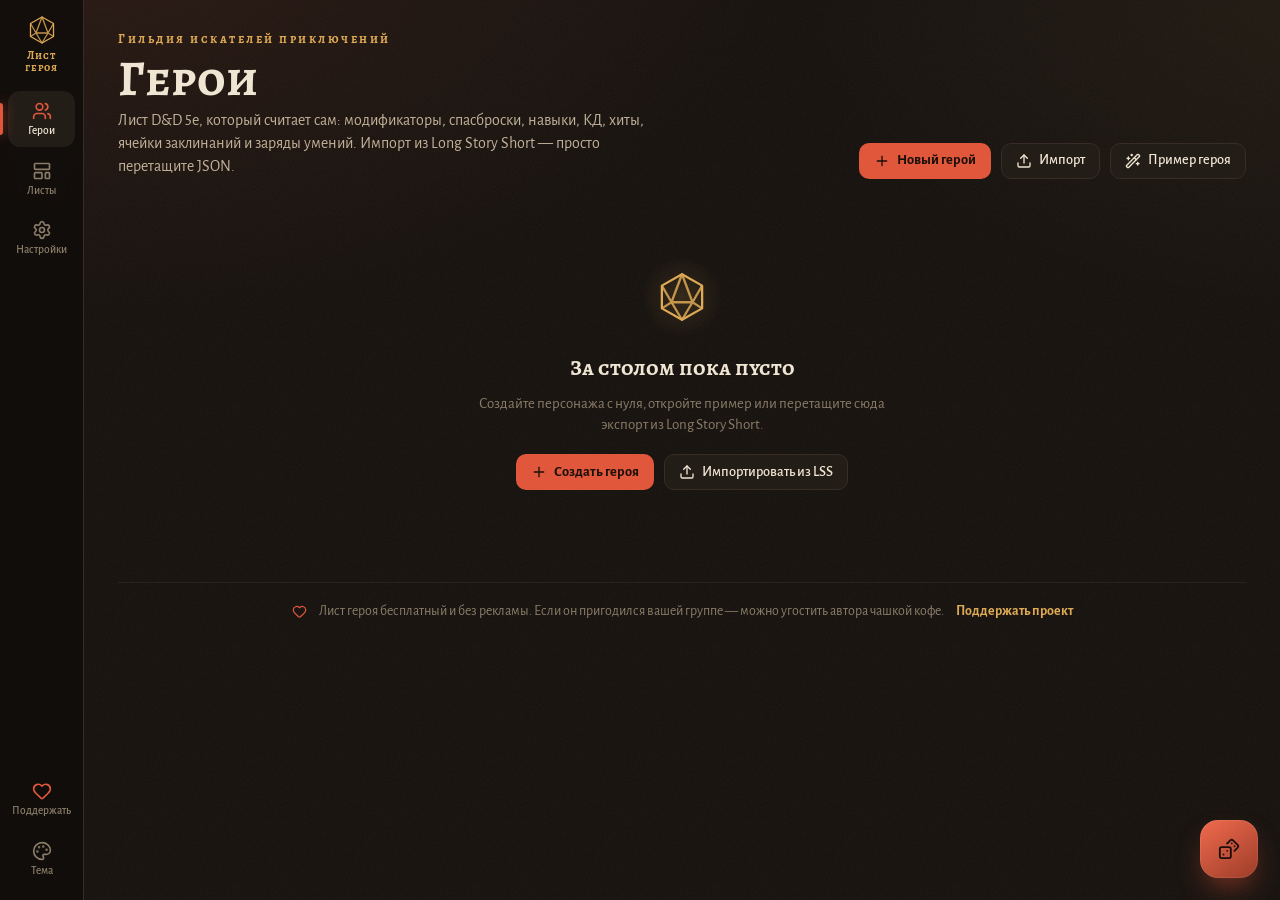
==== commit c8e1d692: "Add files via upload" ====
--- a/index.html
+++ b/index.html
@@ -4,7 +4,7 @@
     <meta charset="UTF-8" />
     <meta name="viewport" content="width=device-width, initial-scale=1.0, viewport-fit=cover" />
     <title>Лист героя — D&amp;D 5e</title>
-    <meta name="description" content="Лист персонажа D&amp;D 5e с автоподсчётом характеристик, кастомными листами, ссылками на источники и кубами. Работает в браузере и без интернета." />
+    <meta name="description" content="Лист персонажа D&amp;D 5e с автоподсчётом характеристик, кастомными листами, спутниками, ссылками на источники и кубами. Работает в браузере и без интернета." />
     <meta name="theme-color" content="#15110e" />
     <link rel="icon" type="image/svg+xml" href="./favicon.svg" />
     <link rel="manifest" href="./manifest.webmanifest" />
@@ -13,8 +13,18 @@
     <meta name="apple-mobile-web-app-capable" content="yes" />
     <meta name="apple-mobile-web-app-status-bar-style" content="black-translucent" />
     <meta name="apple-mobile-web-app-title" content="Лист героя" />
-    <script type="module" crossorigin src="./assets/index-By-EyCZU.js"></script>
-    <link rel="stylesheet" crossorigin href="./assets/index-DYZ7l8wp.css">
+    <meta property="og:type" content="website" />
+    <meta property="og:site_name" content="Лист героя" />
+    <meta property="og:title" content="Лист героя — D&amp;D 5e" />
+    <meta property="og:description" content="Лист персонажа, который считает сам: характеристики, КД, хиты, ячейки. Свои листы из картинки или PDF, спутники, кубы. Бесплатно и без интернета." />
+    <meta property="og:url" content="https://watithemint.github.io/dnd-sheet/" />
+    <meta property="og:image" content="https://watithemint.github.io/dnd-sheet/og-image.png" />
+    <meta property="og:image:width" content="1200" />
+    <meta property="og:image:height" content="630" />
+    <meta property="og:locale" content="ru_RU" />
+    <meta name="twitter:card" content="summary_large_image" />
+    <script type="module" crossorigin src="./assets/index-Ba6RPOCc.js"></script>
+    <link rel="stylesheet" crossorigin href="./assets/index-j21JL76W.css">
   </head>
   <body>
     <div id="root"></div>
--- a/assets/index-j21JL76W.css
+++ b/assets/index-j21JL76W.css
@@ -0,0 +1 @@
+@font-face{font-family:Alegreya Sans;font-weight:400;font-display:swap;src:url(./alegreya-sans-cyrillic-400-normal-CFUoBDld.woff2)format("woff2");unicode-range:U+301,U+400-45F,U+490-491,U+4B0-4B1,U+2116}@font-face{font-family:Alegreya Sans;font-weight:400;font-display:swap;src:url(./alegreya-sans-latin-400-normal-DtLlO8BS.woff2)format("woff2");unicode-range:U+??,U+131,U+152-153,U+2BB-2BC,U+2C6,U+2DA,U+2DC,U+304,U+308,U+329,U+2000-206F,U+20AC,U+2122,U+2191,U+2193,U+2212,U+2215,U+FEFF,U+FFFD}@font-face{font-family:Alegreya Sans;font-weight:500;font-display:swap;src:url(./alegreya-sans-cyrillic-500-normal-kQHBM3cE.woff2)format("woff2");unicode-range:U+301,U+400-45F,U+490-491,U+4B0-4B1,U+2116}@font-face{font-family:Alegreya Sans;font-weight:500;font-display:swap;src:url(./alegreya-sans-latin-500-normal-DS713u5J.woff2)format("woff2");unicode-range:U+??,U+131,U+152-153,U+2BB-2BC,U+2C6,U+2DA,U+2DC,U+304,U+308,U+329,U+2000-206F,U+20AC,U+2122,U+2191,U+2193,U+2212,U+2215,U+FEFF,U+FFFD}@font-face{font-family:Alegreya Sans;font-weight:700;font-display:swap;src:url(./alegreya-sans-cyrillic-700-normal-BMO00Gdb.woff2)format("woff2");unicode-range:U+301,U+400-45F,U+490-491,U+4B0-4B1,U+2116}@font-face{font-family:Alegreya Sans;font-weight:700;font-display:swap;src:url(./alegreya-sans-latin-700-normal-DEbcy2sF.woff2)format("woff2");unicode-range:U+??,U+131,U+152-153,U+2BB-2BC,U+2C6,U+2DA,U+2DC,U+304,U+308,U+329,U+2000-206F,U+20AC,U+2122,U+2191,U+2193,U+2212,U+2215,U+FEFF,U+FFFD}@font-face{font-family:Alegreya Sans;font-weight:800;font-display:swap;src:url(./alegreya-sans-cyrillic-800-normal-D2Jsre_s.woff2)format("woff2");unicode-range:U+301,U+400-45F,U+490-491,U+4B0-4B1,U+2116}@font-face{font-family:Alegreya Sans;font-weight:800;font-display:swap;src:url(./alegreya-sans-latin-800-normal-CpHsWMQ0.woff2)format("woff2");unicode-range:U+??,U+131,U+152-153,U+2BB-2BC,U+2C6,U+2DA,U+2DC,U+304,U+308,U+329,U+2000-206F,U+20AC,U+2122,U+2191,U+2193,U+2212,U+2215,U+FEFF,U+FFFD}@font-face{font-family:Alegreya SC;font-weight:500;font-display:swap;src:url(./alegreya-sc-cyrillic-500-normal-BjmNXJC0.woff2)format("woff2");unicode-range:U+301,U+400-45F,U+490-491,U+4B0-4B1,U+2116}@font-face{font-family:Alegreya SC;font-weight:500;font-display:swap;src:url(./alegreya-sc-latin-500-normal-4QwauZv7.woff2)format("woff2");unicode-range:U+??,U+131,U+152-153,U+2BB-2BC,U+2C6,U+2DA,U+2DC,U+304,U+308,U+329,U+2000-206F,U+20AC,U+2122,U+2191,U+2193,U+2212,U+2215,U+FEFF,U+FFFD}@font-face{font-family:Alegreya SC;font-weight:700;font-display:swap;src:url(./alegreya-sc-cyrillic-700-normal-DywRGmLG.woff2)format("woff2");unicode-range:U+301,U+400-45F,U+490-491,U+4B0-4B1,U+2116}@font-face{font-family:Alegreya SC;font-weight:700;font-display:swap;src:url(./alegreya-sc-latin-700-normal-ztAmjLTs.woff2)format("woff2");unicode-range:U+??,U+131,U+152-153,U+2BB-2BC,U+2C6,U+2DA,U+2DC,U+304,U+308,U+329,U+2000-206F,U+20AC,U+2122,U+2191,U+2193,U+2212,U+2215,U+FEFF,U+FFFD}@font-face{font-family:Alegreya;font-weight:500;font-display:swap;src:url(./alegreya-cyrillic-500-normal-uJUgykjJ.woff2)format("woff2");unicode-range:U+301,U+400-45F,U+490-491,U+4B0-4B1,U+2116}@font-face{font-family:Alegreya;font-weight:500;font-display:swap;src:url(./alegreya-latin-500-normal-C25lLdV_.woff2)format("woff2");unicode-range:U+??,U+131,U+152-153,U+2BB-2BC,U+2C6,U+2DA,U+2DC,U+304,U+308,U+329,U+2000-206F,U+20AC,U+2122,U+2191,U+2193,U+2212,U+2215,U+FEFF,U+FFFD}@font-face{font-family:Alegreya;font-weight:700;font-display:swap;src:url(./alegreya-cyrillic-700-normal-Bftrb-m-.woff2)format("woff2");unicode-range:U+301,U+400-45F,U+490-491,U+4B0-4B1,U+2116}@font-face{font-family:Alegreya;font-weight:700;font-display:swap;src:url(./alegreya-latin-700-normal-Vpz_43wJ.woff2)format("woff2");unicode-range:U+??,U+131,U+152-153,U+2BB-2BC,U+2C6,U+2DA,U+2DC,U+304,U+308,U+329,U+2000-206F,U+20AC,U+2122,U+2191,U+2193,U+2212,U+2215,U+FEFF,U+FFFD}@font-face{font-family:Alegreya;font-weight:800;font-display:swap;src:url(./alegreya-cyrillic-800-normal-TM6to0H1.woff2)format("woff2");unicode-range:U+301,U+400-45F,U+490-491,U+4B0-4B1,U+2116}@font-face{font-family:Alegreya;font-weight:800;font-display:swap;src:url(./alegreya-latin-800-normal-BcufLBxY.woff2)format("woff2");unicode-range:U+??,U+131,U+152-153,U+2BB-2BC,U+2C6,U+2DA,U+2DC,U+304,U+308,U+329,U+2000-206F,U+20AC,U+2122,U+2191,U+2193,U+2212,U+2215,U+FEFF,U+FFFD}@font-face{font-family:Caveat;font-weight:500;font-display:swap;src:url(./caveat-cyrillic-500-normal-DpMZbbjM.woff2)format("woff2");unicode-range:U+301,U+400-45F,U+490-491,U+4B0-4B1,U+2116}@font-face{font-family:Caveat;font-weight:500;font-display:swap;src:url(./caveat-latin-500-normal-B9SDL8cy.woff2)format("woff2");unicode-range:U+??,U+131,U+152-153,U+2BB-2BC,U+2C6,U+2DA,U+2DC,U+304,U+308,U+329,U+2000-206F,U+20AC,U+2122,U+2191,U+2193,U+2212,U+2215,U+FEFF,U+FFFD}:root{--font-ui:"Alegreya Sans", "Segoe UI", system-ui, sans-serif;--font-display:"Alegreya", Georgia, "Times New Roman", serif;--font-sc:"Alegreya SC", "Alegreya", Georgia, serif;--font-hand:"Caveat", "Segoe Print", "Comic Sans MS", cursive;--font-mono:"Cascadia Mono", Consolas, "SF Mono", ui-monospace, monospace;--radius-s:8px;--radius:12px;--radius-l:16px;--ease:cubic-bezier(.2, .7, .2, 1);--rail-w:84px}:root,[data-theme=dark]{--lightningcss-light: ;--lightningcss-dark:initial;color-scheme:dark;--bg:#15110e;--bg-deep:#100d0b;--surface:#1c1713;--surface-2:#231d18;--surface-3:#2d251f;--field:#120e0b;--line:#372d25;--line-soft:#2a231d;--line-strong:#54463a;--ink:#efe5d2;--ink-2:#c1b199;--ink-3:#8a7c68;--accent:#e0573b;--accent-strong:#f26b4e;--accent-ink:#1b0f0a;--accent-soft:#e0573b26;--gold:#deaa55;--gold-soft:#deaa5524;--arcane:#74c3b3;--arcane-soft:#74c3b321;--good:#8fc06a;--good-soft:#8fc06a26;--bad:#e8674f;--bad-soft:#e8674f26;--glow-1:#e0573b1a;--glow-2:#deaa550f;--glow-3:transparent;--grain:.06;--shadow:0 1px 0 #ffffff06 inset, 0 14px 32px -18px #000000bf;--shadow-pop:0 24px 60px -20px #000c, 0 0 0 1px #ffffff08}[data-theme=light]{--lightningcss-light:initial;--lightningcss-dark: ;color-scheme:light;--bg:#ede3cf;--bg-deep:#e3d6bd;--surface:#f7f0e2;--surface-2:#f0e6d3;--surface-3:#e7dac3;--field:#fffaf0;--line:#d5c4a5;--line-soft:#e2d5bd;--line-strong:#b9a47e;--ink:#2a1f16;--ink-2:#5c4a37;--ink-3:#8a765d;--accent:#b5361f;--accent-strong:#cc4127;--accent-ink:#fff6ef;--accent-soft:#b5361f1a;--gold:#93620f;--gold-soft:#93620f1a;--arcane:#2a7a6b;--arcane-soft:#2a7a6b1a;--good:#4b8a28;--good-soft:#4b8a281f;--bad:#c0392b;--bad-soft:#c0392b1a;--glow-1:#b5361f12;--glow-2:#93620f14;--glow-3:transparent;--grain:.08;--shadow:0 1px 0 #ffffffb3 inset, 0 12px 28px -18px #5a3c1473;--shadow-pop:0 24px 60px -24px #462d0f73, 0 0 0 1px #5a3c140f}[data-theme=underdark]{--lightningcss-light: ;--lightningcss-dark:initial;color-scheme:dark;--bg:#0f0d17;--bg-deep:#0b0a12;--surface:#16131f;--surface-2:#1c1828;--surface-3:#252034;--field:#0c0a12;--line:#2e2840;--line-soft:#221d30;--line-strong:#4a4064;--ink:#ebe6f7;--ink-2:#b7aed0;--ink-3:#807699;--accent:#b27cff;--accent-strong:#c496ff;--accent-ink:#150a24;--accent-soft:#b27cff29;--gold:#e3b863;--gold-soft:#e3b86321;--arcane:#5fd6cf;--arcane-soft:#5fd6cf21;--good:#93d68a;--good-soft:#93d68a24;--bad:#ff6d8e;--bad-soft:#ff6d8e26;--glow-1:#b27cff21;--glow-2:#5fd6cf12;--glow-3:#5fd6cf0f;--grain:.05;--shadow:0 1px 0 #ffffff08 inset, 0 14px 32px -18px #000000d9;--shadow-pop:0 24px 60px -20px #000000d9, 0 0 0 1px #b27cff14}[data-theme=feywild]{--lightningcss-light: ;--lightningcss-dark:initial;color-scheme:dark;--bg:#0d1512;--bg-deep:#0a110e;--surface:#131d19;--surface-2:#18251f;--surface-3:#203029;--field:#0a110e;--line:#27392f;--line-soft:#1d2b24;--line-strong:#3e584b;--ink:#ecf5ea;--ink-2:#b6cbb9;--ink-3:#7e9788;--accent:#ff7fb5;--accent-strong:#ff97c4;--accent-ink:#2b0a19;--accent-soft:#ff7fb526;--gold:#f0c95e;--gold-soft:#f0c95e21;--arcane:#b9a3ff;--arcane-soft:#b9a3ff24;--good:#9fd77a;--good-soft:#9fd77a26;--bad:#ff7a72;--bad-soft:#ff7a7226;--glow-1:#ff7fb51c;--glow-2:#b9a3ff17;--glow-3:#9fd77a0f;--grain:.05;--shadow:0 1px 0 #ffffff08 inset, 0 14px 32px -18px #000c;--shadow-pop:0 24px 60px -20px #000c, 0 0 0 1px #ff7fb512}[data-theme=avernus]{--lightningcss-light: ;--lightningcss-dark:initial;color-scheme:dark;--bg:#140b09;--bg-deep:#0f0806;--surface:#1c100d;--surface-2:#241511;--surface-3:#2f1b15;--field:#0f0806;--line:#3a221a;--line-soft:#2b1812;--line-strong:#5e3728;--ink:#f7e5d8;--ink-2:#d3ad96;--ink-3:#9b7663;--accent:#ff5a1f;--accent-strong:#ff7642;--accent-ink:#1f0802;--accent-soft:#ff5a1f29;--gold:#ffb54a;--gold-soft:#ffb54a21;--arcane:#c3a1ff;--arcane-soft:#c3a1ff21;--good:#a3cf6c;--good-soft:#a3cf6c24;--bad:#ff4d4d;--bad-soft:#ff4d4d29;--glow-1:#ff5a1f26;--glow-2:#ffb54a14;--glow-3:#ff46141f;--grain:.07;--shadow:0 1px 0 #ffc8a008 inset, 0 14px 32px -18px #000000d9;--shadow-pop:0 24px 60px -20px #000000d9, 0 0 0 1px #ff5a1f14}[data-theme=shadowfell]{--lightningcss-light: ;--lightningcss-dark:initial;color-scheme:dark;--bg:#101113;--bg-deep:#0c0d0f;--surface:#16181b;--surface-2:#1c1f23;--surface-3:#25292e;--field:#0c0d0f;--line:#2c3036;--line-soft:#212429;--line-strong:#454c55;--ink:#e4e7eb;--ink-2:#abb2ba;--ink-3:#757d87;--accent:#8fb9d8;--accent-strong:#a8cae3;--accent-ink:#0b1219;--accent-soft:#8fb9d824;--gold:#cdbd92;--gold-soft:#cdbd921f;--arcane:#9ad4c6;--arcane-soft:#9ad4c61f;--good:#93c293;--good-soft:#93c29321;--bad:#de7c7c;--bad-soft:#de7c7c24;--glow-1:#8fb9d814;--glow-2:#ffffff08;--glow-3:#8fb9d80a;--grain:.08;--shadow:0 1px 0 #ffffff06 inset, 0 14px 32px -18px #000c;--shadow-pop:0 24px 60px -20px #000c, 0 0 0 1px #ffffff0a}[data-theme=icewind]{--lightningcss-light:initial;--lightningcss-dark: ;color-scheme:light;--bg:#e5ecf2;--bg-deep:#d8e2ea;--surface:#f4f8fb;--surface-2:#eaf1f6;--surface-3:#dde7ef;--field:#fff;--line:#c4d3df;--line-soft:#d7e2eb;--line-strong:#94aabc;--ink:#14212c;--ink-2:#3d5163;--ink-3:#6a7e8f;--accent:#1d6db0;--accent-strong:#2a7ec4;--accent-ink:#f2f8ff;--accent-soft:#1d6db01a;--gold:#8a6311;--gold-soft:#8a63111a;--arcane:#1b7b82;--arcane-soft:#1b7b821a;--good:#3b8637;--good-soft:#3b86371c;--bad:#c1323e;--bad-soft:#c1323e1a;--glow-1:#1d6db014;--glow-2:#8cb9dc24;--glow-3:#ffffff80;--grain:.05;--shadow:0 1px 0 #fffc inset, 0 12px 28px -18px #1e3c5a66;--shadow-pop:0 24px 60px -24px #142d4666, 0 0 0 1px #1e3c5a0f}*,:before,:after{box-sizing:border-box}html{-webkit-text-size-adjust:100%;scrollbar-color:var(--line-strong) transparent}body{min-height:100vh;font:400 15px/1.45 var(--font-ui);color:var(--ink);background:radial-gradient(1100px 620px at 8% -8%, var(--glow-1), transparent 62%), radial-gradient(900px 520px at 105% 0%, var(--glow-2), transparent 60%), radial-gradient(1400px 600px at 50% 115%, var(--glow-3), transparent 70%), var(--bg);font-variant-numeric:lining-nums;-webkit-font-smoothing:antialiased;background-attachment:fixed;margin:0}body:before{content:"";pointer-events:none;z-index:0;opacity:var(--grain);background-image:url("data:image/svg+xml;utf8,<svg xmlns='http://www.w3.org/2000/svg' width='240' height='240'><filter id='n'><feTurbulence type='fractalNoise' baseFrequency='.8' numOctaves='3' stitchTiles='stitch'/><feColorMatrix values='0 0 0 0 .55 0 0 0 0 .45 0 0 0 0 .35 0 0 0 1 0'/></filter><rect width='100%' height='100%' filter='url(%23n)'/></svg>");position:fixed;inset:0}#root{z-index:1;position:relative}img{max-width:100%}button,input,select,textarea{font:inherit;color:inherit}button{cursor:pointer}button:disabled{cursor:default}h1,h2,h3,h4,h5{margin:0;font-weight:700}p{margin:0}a{color:var(--arcane)}code,kbd{font-family:var(--font-mono);font-size:.86em}kbd{border:1px solid var(--line-strong);background:var(--surface-2);border-bottom-width:2px;border-radius:5px;padding:0 5px;line-height:1.5;display:inline-block}::selection{background:#deaa5559}:focus-visible{outline:2px solid var(--gold);outline-offset:2px}*{scrollbar-width:thin}hr.sep{border:0;border-top:1px solid var(--line);margin:14px 0}.muted{color:var(--ink-3)}.small{font-size:13px}.calc{color:var(--gold);font-variant-numeric:lining-nums tabular-nums}.error{color:var(--bad)}.row{align-items:center;gap:8px;display:flex}.row--wrap{flex-wrap:wrap}.stack{align-content:start;gap:16px;display:grid}.span-2{grid-column:span 2}.span-3{grid-column:span 3}.span-4{grid-column:span 4}.span-all{grid-column:1/-1}.font-sans{font-family:var(--font-ui)}.font-serif{font-family:var(--font-display)}.font-hand{font-family:var(--font-hand);font-size:1.15em}.font-mono{font-family:var(--font-mono);font-size:.9em}.linkish{color:var(--arcane);text-underline-offset:3px;background:0 0;border:0;justify-self:start;padding:0;-webkit-text-decoration:underline dotted;text-decoration:underline dotted}.chev{transition:transform .2s var(--ease)}.chev--up{transform:rotate(180deg)}@keyframes rise{0%{opacity:0;transform:translateY(10px)}to{opacity:1;transform:none}}@keyframes fade{0%{opacity:0}to{opacity:1}}@keyframes spin{to{transform:rotate(360deg)}}@keyframes pop{0%{opacity:0;transform:scale(.6)}60%{opacity:1;transform:scale(1.12)}to{transform:scale(1)}}@media (prefers-reduced-motion:reduce){*,:before,:after{transition-duration:.001ms!important;animation-duration:.001ms!important}}.btn{border:1px solid var(--line);background:var(--surface-2);height:36px;color:var(--ink);font:500 14.5px/1 var(--font-ui);white-space:nowrap;border-radius:10px;justify-content:center;align-items:center;gap:7px;padding:0 14px;text-decoration:none;transition:background .15s,border-color .15s,color .15s,transform .1s;display:inline-flex}.btn:hover:not(:disabled){border-color:var(--line-strong);background:var(--surface-3)}.btn:active:not(:disabled){transform:translateY(1px)}.btn:disabled{opacity:.45}.btn--primary{background:var(--accent);color:var(--accent-ink);border-color:#0000;font-weight:700}.btn--primary:hover:not(:disabled){background:var(--accent-strong);border-color:#0000}.btn--ghost{color:var(--ink-2);background:0 0;border-color:#0000}.btn--ghost:hover:not(:disabled){background:var(--surface-3);color:var(--ink);border-color:#0000}.btn--active{background:var(--gold-soft);border-color:color-mix(in srgb, var(--gold) 45%, transparent);color:var(--gold)}.btn--danger{background:var(--bad-soft);border-color:color-mix(in srgb, var(--bad) 40%, transparent);color:var(--bad)}.btn--danger:hover:not(:disabled){background:var(--bad);color:#fff;border-color:#0000}.btn--good{background:var(--good-soft);border-color:color-mix(in srgb, var(--good) 40%, transparent);color:var(--good)}.btn--good:hover:not(:disabled){background:var(--good);color:#10180a;border-color:#0000}.btn--sm{border-radius:8px;height:30px;padding:0 10px;font-size:13.5px}.btn--lg{height:44px;padding:0 20px;font-size:16px}.btn--icon{width:36px;padding:0}.btn--sm.btn--icon{width:30px}.input{border:1px solid var(--line);background:var(--field);width:100%;min-width:0;height:36px;color:var(--ink);border-radius:9px;padding:0 10px;transition:border-color .15s,box-shadow .15s}.input::placeholder{color:var(--ink-3);opacity:.8}.input:hover{border-color:var(--line-strong)}.input:focus{border-color:var(--gold);box-shadow:0 0 0 3px var(--gold-soft);outline:none}.input--num{text-align:center;font-variant-numeric:tabular-nums}.input--xs{flex:none;width:58px}.input--mono{font-family:var(--font-mono);font-size:13.5px}.input--area{resize:vertical;height:auto;min-height:60px;padding:8px 10px;line-height:1.45}.input--error{border-color:var(--bad)!important}.ghost{width:100%;min-width:0;color:inherit;background:0 0;border:0;border-bottom:1px dashed #0000;padding:3px 0;transition:border-color .15s}.ghost::placeholder{color:var(--ink-3)}.ghost:hover{border-bottom-color:var(--line-strong)}.ghost:focus{border-bottom-color:var(--gold);outline:none}.select{align-items:center;min-width:0;display:inline-flex;position:relative}.select select{appearance:none;border:1px solid var(--line);background:var(--field);width:100%;height:36px;color:var(--ink);text-overflow:ellipsis;border-radius:9px;padding:0 30px 0 10px}.select select:hover{border-color:var(--line-strong)}.select select:focus{border-color:var(--gold);box-shadow:0 0 0 3px var(--gold-soft);outline:none}.select option{background:var(--surface);color:var(--ink)}.select svg{pointer-events:none;color:var(--ink-3);position:absolute;right:9px}.field .select{display:flex}.field{align-content:start;gap:5px;min-width:0;display:grid}.field__label{font:500 12.5px/1.2 var(--font-sc);letter-spacing:.04em;color:var(--ink-3);align-items:center;gap:4px;display:inline-flex}.field__hint{color:var(--ink-3);font-size:12px;line-height:1.35}.form-grid{grid-template-columns:repeat(2,minmax(0,1fr));gap:12px 14px;display:grid}.form-grid--tight{gap:9px 10px}.form-grid--6{grid-template-columns:repeat(auto-fill,minmax(130px,1fr))}.toggle{cursor:pointer;-webkit-user-select:none;user-select:none;color:var(--ink-2);align-items:center;gap:9px;font-size:14px;display:inline-flex}.toggle input,.check input{opacity:0;pointer-events:none;position:absolute}.toggle__track{background:var(--surface-3);border:1px solid var(--line-strong);border-radius:99px;flex:none;width:34px;height:20px;transition:background .2s;position:relative}.toggle__thumb{background:var(--ink-3);width:14px;height:14px;transition:transform .2s var(--ease), background .2s;border-radius:50%;position:absolute;top:2px;left:2px}.toggle--on .toggle__track{background:var(--accent-soft);border-color:var(--accent)}.toggle--on .toggle__thumb{background:var(--accent);transform:translate(14px)}.toggle input:focus-visible+.toggle__track{outline:2px solid var(--gold);outline-offset:2px}.toggle__label{align-items:center;gap:5px;line-height:1.3;display:inline-flex}.check{cursor:pointer;-webkit-user-select:none;user-select:none;color:var(--ink-2);align-items:center;gap:8px;font-size:14px;display:inline-flex}.check__box{border:1.5px solid var(--line-strong);background:var(--field);width:18px;height:18px;color:var(--accent-ink);border-radius:5px;flex:none;place-items:center;transition:all .15s;display:grid}.check--on .check__box{background:var(--accent);border-color:var(--accent)}.check input:focus-visible+.check__box{outline:2px solid var(--gold);outline-offset:2px}.prof{background:0 0;border:0;flex:none;place-items:center;width:18px;height:18px;padding:0;display:grid}.prof span{border:1.5px solid var(--ink-3);width:9px;height:9px;transition:all .15s var(--ease);border-radius:1.5px;transform:rotate(45deg)}.prof:hover span{border-color:var(--accent);transform:rotate(45deg)scale(1.15)}.prof--half span{border-color:var(--accent);background:linear-gradient(135deg, transparent 50%, var(--accent) 50%)}.prof--prof span{background:var(--accent);border-color:var(--accent)}.prof--exp span{background:var(--accent);border-color:var(--accent);box-shadow:0 0 0 2px var(--surface-2), 0 0 0 3.5px var(--gold)}.pips{--tone:var(--accent);flex-wrap:wrap;align-items:center;gap:5px;display:inline-flex}.pips--arcane{--tone:var(--arcane)}.pips--gold{--tone:var(--gold)}.pips--good{--tone:var(--good)}.pips--bad{--tone:var(--bad)}.pip{border:1.5px solid var(--line-strong);background:0 0;border-radius:50%;width:15px;height:15px;padding:0;transition:background .15s,box-shadow .2s,transform .1s}.pip:hover{border-color:var(--tone);transform:scale(1.18)}.pip--on{background:var(--tone);border-color:var(--tone);box-shadow:0 0 10px -2px var(--tone)}.pips--sm .pip{width:11px;height:11px}.pips--count{gap:6px}.pips__num{width:56px}.pips__of{color:var(--ink-3)}.seg{border:1px solid var(--line);background:var(--field);border-radius:10px;gap:2px;padding:3px;display:inline-flex}.seg__opt{min-width:32px;height:28px;color:var(--ink-2);white-space:nowrap;background:0 0;border:0;border-radius:7px;justify-content:center;align-items:center;gap:5px;padding:0 10px;font-size:13.5px;display:inline-flex}.seg__opt:hover{color:var(--ink);background:var(--surface-2)}.seg__opt--on,.seg__opt--on:hover{background:var(--surface-3);color:var(--ink);box-shadow:0 0 0 1px var(--line-strong) inset}.seg--block{display:flex}.seg--block .seg__opt{flex:1}.seg--sm .seg__opt{min-width:28px;height:24px;padding:0 7px;font-size:12.5px}.menu{display:inline-flex;position:relative}.menu__list{z-index:150;overscroll-behavior:contain;border:1px solid var(--line-strong);background:var(--surface);min-width:230px;max-width:calc(100vw - 16px);box-shadow:var(--shadow-pop);border-radius:12px;padding:6px;animation:.12s fade;position:fixed;top:0;left:0;overflow-y:auto}.menu__item{width:100%;color:var(--ink);text-align:left;background:0 0;border:0;border-radius:8px;align-items:center;gap:10px;padding:8px 10px;font-size:14px;display:flex}.menu__item:hover:not(:disabled){background:var(--surface-3)}.menu__item:disabled{opacity:.4}.menu__item svg{color:var(--ink-3);flex:none}.menu__item--danger,.menu__item--danger svg{color:var(--bad)}.menu__sep{border:0;border-top:1px solid var(--line);margin:5px 4px}.modal{border:1px solid var(--line-strong);background:var(--surface);width:calc(100% - 32px);max-height:88vh;color:var(--ink);box-shadow:var(--shadow-pop);border-radius:18px;padding:0}.modal[open]{animation:modal-in .22s var(--ease)}.modal::backdrop{-webkit-backdrop-filter:blur(3px);backdrop-filter:blur(3px);background:#0a07059e}@keyframes modal-in{0%{opacity:0;transform:translateY(12px)scale(.98)}}.modal--sm{max-width:440px}.modal--md{max-width:660px}.modal--lg{max-width:980px}.modal__inner{flex-direction:column;max-height:88vh;display:flex}.modal__head{border-bottom:1px solid var(--line);justify-content:space-between;align-items:center;gap:12px;padding:14px 16px 12px 22px;display:flex}.modal__title{font:700 21px var(--font-sc);letter-spacing:.02em}.modal__body{padding:18px 22px;overflow-y:auto}.modal__foot{border-top:1px solid var(--line);justify-content:flex-end;gap:8px;padding:12px 22px;display:flex}.panel{border:1px solid var(--line);border-radius:var(--radius-l);background:linear-gradient(180deg, color-mix(in srgb, var(--surface) 92%, var(--ink) 3%), var(--surface));min-width:0;box-shadow:var(--shadow);animation:rise .5s var(--ease) both;animation-delay:calc(var(--i,0) * 40ms);padding:16px 18px 18px;position:relative}.panel__head{justify-content:space-between;align-items:center;gap:10px;min-height:30px;margin-bottom:12px;display:flex}.panel__title{font:700 16px/1 var(--font-sc);letter-spacing:.06em;color:var(--ink-2);align-items:center;gap:10px;display:flex}.panel__title:before{content:"";background:var(--accent);width:7px;height:7px;box-shadow:0 0 10px var(--accent);flex:none;transform:rotate(45deg)}.panel__actions{flex-wrap:wrap;justify-content:flex-end;align-items:center;gap:8px;display:flex}.empty{text-align:center;justify-items:center;gap:10px;padding:48px 20px;display:grid}.empty__icon{width:84px;height:84px;color:var(--gold);background:radial-gradient(circle, var(--gold-soft), transparent 70%);border-radius:50%;place-items:center;margin-bottom:4px;display:grid}.empty__title{font:700 22px var(--font-sc)}.empty__text{max-width:52ch;color:var(--ink-3)}.empty__actions{flex-wrap:wrap;justify-content:center;gap:10px;margin-top:8px;display:flex}.linkchip{background:var(--arcane-soft);max-width:180px;color:var(--arcane);white-space:nowrap;border-radius:99px;flex:none;align-items:center;gap:4px;padding:2px 8px;font-size:12px;text-decoration:none;display:inline-flex}.linkchip span:empty{display:none}.linkchip span{text-overflow:ellipsis;overflow:hidden}.linkchip:hover{background:var(--arcane);color:var(--bg)}.linkinput{align-items:center;gap:4px;min-width:0;display:flex}.tag{border:1px solid var(--line-strong);height:20px;color:var(--ink-2);font:700 11px/1 var(--font-ui);letter-spacing:.03em;background:0 0;border-radius:6px;flex:none;align-items:center;padding:0 7px;text-decoration:none;display:inline-flex}.tag--arcane{border-color:color-mix(in srgb, var(--arcane) 50%, transparent);color:var(--arcane)}.tag--gold{border-color:color-mix(in srgb, var(--gold) 55%, transparent);color:var(--gold);background:var(--gold-soft)}.tag--muted{color:var(--ink-3);border-style:dashed}.chip{border:1px solid var(--line);background:var(--surface-2);color:var(--ink-2);border-radius:99px;padding:4px 10px;font-size:13px;transition:all .15s}.chip:hover{border-color:var(--line-strong);color:var(--ink)}.chip--on{background:var(--accent-soft);border-color:var(--accent);color:var(--ink)}.search{border:1px solid var(--line);background:var(--field);height:36px;color:var(--ink-3);border-radius:10px;align-items:center;gap:7px;min-width:0;padding:0 10px;display:flex}.search:focus-within{border-color:var(--gold);box-shadow:0 0 0 3px var(--gold-soft)}.search input{min-width:80px;color:var(--ink);background:0 0;border:0;outline:none;flex:1}.toolbar{flex-wrap:wrap;align-items:center;gap:10px;display:flex}.toolbar__spacer{flex:1}.banner{border:1px solid var(--line-strong);background:var(--surface);animation:rise .4s var(--ease) both;border-radius:16px;flex-wrap:wrap;align-items:center;gap:12px 16px;margin-bottom:22px;padding:14px 16px;display:flex}.banner--warn{border-color:color-mix(in srgb, var(--gold) 55%, transparent);background:linear-gradient(100deg, var(--gold-soft), transparent 55%), var(--surface)}.banner__icon{color:var(--gold);flex:none}.banner__text{flex:320px;gap:2px;min-width:0;display:grid}.banner__text b{font:700 16px var(--font-sc);letter-spacing:.02em}.banner__text span{color:var(--ink-2);font-size:14px}.banner__actions{flex-wrap:wrap;gap:6px;display:flex}.update-banner{z-index:190;border:1px solid color-mix(in srgb, var(--gold) 60%, transparent);background:var(--surface-3);max-width:calc(100vw - 32px);box-shadow:var(--shadow-pop);border-radius:14px;align-items:center;gap:10px;padding:8px 8px 8px 14px;animation:.3s fade;display:flex;position:fixed;top:16px;left:50%;transform:translate(-50%)}.update-banner svg:first-child{color:var(--gold);flex:none}.install{justify-items:start;gap:10px;display:grid}.install__status{color:var(--ink-2);align-items:center;gap:8px;display:flex}.install__status svg{color:var(--arcane);flex:none}.install__ios{color:var(--ink-2);gap:8px;font-size:14px;display:flex}.install__ios svg{color:var(--gold);flex:none;margin-top:2px}.settings__ok{color:var(--good);align-items:center;gap:5px;display:inline-flex}.crash{border:1px solid var(--line-strong);background:var(--surface);max-width:660px;box-shadow:var(--shadow);text-align:center;border-radius:18px;justify-items:center;gap:12px;margin:10vh auto;padding:28px 24px;display:grid}.crash--inline{margin:24px auto}.crash__icon{color:var(--bad)}.crash__title{font:700 24px var(--font-sc)}.crash__text{max-width:54ch;color:var(--ink-2)}.crash__error{background:var(--field);max-width:100%;color:var(--bad);white-space:pre-wrap;overflow-wrap:anywhere;border-radius:8px;padding:8px 12px;font-size:12.5px}.crash__actions{flex-wrap:wrap;justify-content:center;gap:8px;margin-top:4px;display:flex}.toasts{z-index:200;pointer-events:none;flex-direction:column;align-items:center;gap:8px;display:flex;position:fixed;bottom:22px;left:50%;transform:translate(-50%)}.toast{border:1px solid var(--line-strong);background:var(--surface-3);max-width:min(520px,100vw - 32px);box-shadow:var(--shadow-pop);pointer-events:auto;animation:rise .25s var(--ease);border-radius:12px;align-items:center;gap:10px;padding:10px 10px 10px 14px;font-size:14px;display:flex}.toast--success svg:first-child{color:var(--good)}.toast--error{border-color:color-mix(in srgb, var(--bad) 60%, transparent)}.toast--error svg:first-child{color:var(--bad)}.toast--info svg:first-child{color:var(--gold)}.toast__action{border:1px solid color-mix(in srgb, var(--gold) 60%, transparent);background:var(--gold-soft);color:var(--gold);white-space:nowrap;border-radius:8px;flex:none;padding:4px 10px;font-size:13px;font-weight:700}.toast__action:hover{background:var(--gold);color:#1b1208}.toast__x{width:24px;height:24px;color:var(--ink-3);background:0 0;border:0;border-radius:6px;place-items:center;display:grid}.toast__x:hover{background:var(--surface-2)}.busy{z-index:210;border:1px solid var(--line-strong);background:var(--surface-3);box-shadow:var(--shadow-pop);border-radius:99px;align-items:center;gap:10px;padding:10px 18px;animation:.2s fade;display:flex;position:fixed;top:18px;left:50%;transform:translate(-50%)}.spinner{border:2px solid var(--line-strong);border-top-color:var(--accent);border-radius:50%;width:16px;height:16px;animation:.8s linear infinite spin}.help{color:var(--ink-2);gap:8px;margin:0;padding-left:18px;font-size:13.5px;display:grid}.help li::marker{color:var(--accent)}.prose{overflow-wrap:anywhere;line-height:1.55}.prose p{margin:0 0 .45em}.prose p:last-child{margin-bottom:0}.prose ul,.prose ol{margin:.2em 0 .55em;padding-left:1.35em}.prose li p{margin:0 0 .2em}.prose h2,.prose h3,.prose h4,.prose h5{font:700 1.1em/1.25 var(--font-sc);color:var(--ink);margin:.6em 0 .3em}.prose a{color:var(--arcane);text-decoration:underline;-webkit-text-decoration-color:color-mix(in srgb, var(--arcane) 45%, transparent);text-decoration-color:color-mix(in srgb, var(--arcane) 45%, transparent);text-underline-offset:3px}.prose blockquote{border-left:3px solid var(--line-strong);color:var(--ink-2);margin:.4em 0;padding-left:12px}.prose strong{color:var(--ink)}.prose hr{border:0;border-top:1px solid var(--line)}.rt{border:1px solid var(--line);background:var(--field);border-radius:12px;transition:border-color .15s;position:relative}.rt:focus-within{border-color:color-mix(in srgb, var(--gold) 70%, transparent)}.rt__bar{border-bottom:1px solid var(--line-soft);opacity:.5;flex-wrap:wrap;align-items:center;gap:1px;padding:4px 6px;transition:opacity .2s;display:flex}.rt:hover .rt__bar,.rt:focus-within .rt__bar{opacity:1}.rt__btn{width:28px;height:28px;color:var(--ink-2);background:0 0;border:0;border-radius:7px;place-items:center;display:grid}.rt__btn:hover{background:var(--surface-3);color:var(--ink)}.rt__btn--on{background:var(--accent-soft);color:var(--accent)}.rt__div{background:var(--line);width:1px;height:16px;margin:0 5px}.rt__href{background:var(--arcane-soft);max-width:260px;color:var(--arcane);border-radius:99px;align-items:center;gap:4px;margin-left:6px;padding:2px 8px;font-size:12px;text-decoration:none;display:inline-flex}.rt__href span{text-overflow:ellipsis;white-space:nowrap;overflow:hidden}.rt__link{border-bottom:1px solid var(--line-soft);background:var(--surface-2);flex-wrap:wrap;align-items:center;gap:6px;padding:8px;display:flex}.rt__link .input{flex:260px;height:32px}.rt__search{width:100%;color:var(--ink-3);flex-wrap:wrap;align-items:center;gap:6px;font-size:12.5px;display:flex}.rt__provider{border:1px solid color-mix(in srgb, var(--arcane) 45%, transparent);color:var(--arcane);background:0 0;border-radius:99px;padding:2px 9px;font-size:12.5px}.rt__provider:hover:not(:disabled){background:var(--arcane-soft)}.rt__provider:disabled{opacity:.4}.rt__content{outline:none;min-height:96px;padding:10px 14px 12px}.rt--compact .rt__content{min-height:64px}.rt--empty .rt__content>p:first-child:before{content:var(--ph,"Пишите здесь…");float:left;height:0;color:var(--ink-3);pointer-events:none}.app{min-height:100vh}.rail{z-index:40;width:var(--rail-w);border-right:1px solid var(--line);background:color-mix(in srgb, var(--bg-deep) 88%, transparent);-webkit-backdrop-filter:blur(8px);backdrop-filter:blur(8px);flex-direction:column;align-items:stretch;gap:4px;padding:14px 8px;display:flex;position:fixed;inset:0 auto 0 0}.rail__brand{color:var(--gold);font:700 11px/1.05 var(--font-sc);letter-spacing:.08em;text-align:center;justify-items:center;gap:4px;margin-bottom:14px;text-decoration:none;display:grid}.rail__brand svg{transition:transform .6s var(--ease)}.rail__brand:hover svg{transform:rotate(72deg)}.rail__link{color:var(--ink-3);font:500 11.5px/1 var(--font-ui);background:0 0;border:0;border-radius:12px;justify-items:center;gap:4px;padding:10px 2px;text-decoration:none;transition:color .15s,background .15s;display:grid;position:relative}.rail__link:hover,.rail__link--on{color:var(--ink);background:var(--surface-2)}.rail__link--on svg{color:var(--accent)}.rail__link--on:before{content:"";background:var(--accent);width:3px;box-shadow:0 0 12px var(--accent);border-radius:0 3px 3px 0;position:absolute;top:12px;bottom:12px;left:-8px}.rail__spacer{flex:1}.rail__dice{display:none}.rail__support svg{color:var(--accent)}.rail__support:hover svg{animation:.9s ease-in-out infinite heartbeat}@keyframes heartbeat{0%,to{transform:scale(1)}30%{transform:scale(1.2)}60%{transform:scale(.95)}}.support{gap:12px;display:grid}.support__links{flex-wrap:wrap;gap:8px;display:flex}.support__ext{opacity:.7}.support-footer{border-top:1px solid var(--line-soft);color:var(--ink-3);text-align:center;flex-wrap:wrap;justify-content:center;align-items:center;gap:6px 12px;margin-top:44px;padding-top:18px;font-size:14px;display:flex}.support-footer a{color:var(--gold);font-weight:700;text-decoration:none}.support-footer a:hover{text-decoration:underline}.support-footer__icon{color:var(--accent);flex:none}.app__main{margin-left:var(--rail-w);min-width:0}.page{max-width:1460px;margin:0 auto;padding:30px 34px 120px;position:relative}.page--drop{outline:2px dashed var(--accent);outline-offset:-12px}.page-head{flex-wrap:wrap;justify-content:space-between;align-items:flex-end;gap:20px 28px;margin-bottom:28px;display:flex}.page-head__text{gap:6px;max-width:760px;display:grid}.eyebrow{font:700 12.5px var(--font-sc);letter-spacing:.2em;color:var(--gold)}.page-head h1{font:700 clamp(34px, 4vw, 50px) / 1 var(--font-sc);letter-spacing:.01em;color:var(--ink)}.lead{color:var(--ink-2);max-width:68ch;font-size:16px}.page-head__actions{flex-wrap:wrap;gap:10px;display:flex}.splash{min-height:70vh;color:var(--gold);place-items:center;display:grid}.splash__die{animation:spin 2.4s var(--ease) infinite}.dropzone{inset:16px 16px 16px calc(var(--rail-w) + 16px);z-index:100;border:2px dashed var(--accent);background:color-mix(in srgb, var(--bg) 70%, transparent);font:700 30px var(--font-sc);color:var(--ink);pointer-events:none;border-radius:24px;place-items:center;animation:.15s fade;display:grid;position:fixed}.cgrid{grid-template-columns:repeat(auto-fill,minmax(330px,1fr));gap:16px;display:grid}.ccard{border:1px solid var(--line);background:linear-gradient(135deg, color-mix(in srgb, var(--accent) 7%, transparent), transparent 45%), var(--surface);box-shadow:var(--shadow);animation:rise .5s var(--ease) both;animation-delay:calc(var(--i,0) * 45ms);transition:transform .2s var(--ease), border-color .2s, box-shadow .2s;border-radius:18px;flex-direction:column;display:flex;position:relative;overflow:hidden}.ccard:hover{border-color:var(--line-strong);box-shadow:var(--shadow-pop);transform:translateY(-3px)}.ccard__open{text-align:left;background:0 0;border:0;gap:16px;padding:16px 16px 12px;display:flex}.ccard__portrait{background:var(--surface-3);width:92px;height:108px;color:var(--ink-3);box-shadow:0 0 0 1px var(--line-strong) inset;border-radius:14px;flex:none;place-items:center;display:grid;position:relative}.ccard__portrait img{object-fit:cover;border-radius:14px;width:100%;height:100%}.ccard__lvl{background:var(--surface);width:34px;height:34px;color:var(--gold);font:800 16px var(--font-display);box-shadow:0 0 0 2px var(--gold), 0 0 0 5px var(--surface);border-radius:50%;place-items:center;display:grid;position:absolute;bottom:-8px;right:-8px}.ccard__body{flex:1;align-content:start;gap:3px;min-width:0;display:grid}.ccard__name{font:700 22px/1.15 var(--font-display);color:var(--ink);overflow-wrap:anywhere}.ccard__class{color:var(--ink-2);font-size:14.5px}.ccard__race{color:var(--ink-3);font-size:13.5px}.ccard__stats{color:var(--ink-2);font-variant-numeric:tabular-nums;gap:14px;margin-top:8px;font-size:14px;display:flex}.ccard__stats span{align-items:center;gap:4px;display:inline-flex}.ccard__stats svg{color:var(--ink-3)}.ccard__hp{background:var(--surface-3);border-radius:4px;height:4px;margin-top:8px;overflow:hidden}.ccard__hp i{background:linear-gradient(90deg, var(--good), color-mix(in srgb, var(--good) 60%, var(--gold)));height:100%;display:block}.ccard__hp--low i{background:var(--bad)}.ccard__foot{justify-content:space-between;align-items:center;margin-top:auto;padding:4px 8px 8px 16px;display:flex}.tgrid{grid-template-columns:repeat(auto-fill,minmax(240px,1fr));gap:18px;display:grid}.tcard{border:1px solid var(--line);background:var(--surface);box-shadow:var(--shadow);animation:rise .5s var(--ease) both;animation-delay:calc(var(--i,0) * 45ms);transition:transform .2s var(--ease), border-color .2s;border-radius:16px;flex-direction:column;display:flex;overflow:hidden}.tcard:hover{border-color:var(--line-strong);transform:translateY(-3px)}.tcard__open{background:radial-gradient(circle at 50% 0%, var(--gold-soft), transparent 70%), var(--surface-2);border:0;padding:14px 14px 0;display:block}.tcard__thumb{aspect-ratio:1/1.4;max-height:260px;color:var(--ink-3);transition:transform .3s var(--ease);background:#fbf6ea;border-radius:6px 6px 0 0;place-items:center;margin:0 auto;display:grid;overflow:hidden;box-shadow:0 -6px 24px -10px #00000080}.tcard:hover .tcard__thumb{transform:translateY(-4px)}.tcard__thumb img{object-fit:cover;object-position:top;width:100%;height:100%}.tcard__body{gap:3px;padding:12px 14px 4px;display:grid}.tcard__name{font:700 18px/1.2 var(--font-display)}.tcard__meta{color:var(--ink-3);font-size:13px}.tcard__desc{color:var(--ink-2);-webkit-line-clamp:2;-webkit-box-orient:vertical;font-size:13.5px;display:-webkit-box;overflow:hidden}.tcard__actions{justify-content:space-between;margin-top:auto;padding:8px 10px 10px 14px;display:flex}.settings__grid{grid-template-columns:repeat(auto-fit,minmax(380px,1fr));align-items:start;gap:16px;display:grid}.settings .panel{gap:14px;display:grid}.settings .panel__head{margin-bottom:0}.providers{gap:8px;display:grid}.provider{grid-template-columns:130px 1fr auto;gap:6px;display:grid}@media (width<=760px){:root{--rail-w:0px}.rail{border-right:0;border-top:1px solid var(--line);flex-direction:row;width:auto;height:62px;padding:6px 10px;inset:auto 0 0}.rail__brand,.rail__spacer{display:none}.rail__link{flex:1;padding:6px 2px}.rail__dice{display:grid}.rail__install,.rail__support,.rail__link--on:before{display:none}.page{padding:20px 16px 110px}.cgrid,.settings__grid{grid-template-columns:1fr}.provider{grid-template-columns:1fr auto}.provider .input--mono{grid-area:2/1/auto/-1}.dropzone{inset:12px}}.charpage{max-width:1500px;margin:0 auto;padding:22px 28px 130px}.hero{border:1px solid var(--line);background:radial-gradient(600px 220px at 0% 0%, color-mix(in srgb, var(--accent) 9%, transparent), transparent 70%), var(--surface);box-shadow:var(--shadow);animation:rise .45s var(--ease) both;border-radius:20px;grid-template-columns:116px minmax(0,1fr) 300px;grid-template-areas:"portrait id hp""portrait stats hp";align-items:start;gap:14px 24px;padding:20px 22px;display:grid;position:relative}.hero:before{content:"";background:linear-gradient(90deg, var(--accent), var(--gold) 45%, transparent);border-radius:2px;height:2px;position:absolute;top:-1px;left:22px;right:22px}.portrait{grid-area:portrait;width:116px;height:140px;position:relative}.portrait__btn{background:radial-gradient(circle at 50% 30%, var(--surface-3), var(--surface-2));width:100%;height:100%;box-shadow:0 0 0 1px var(--line-strong) inset, 0 10px 24px -14px #000000b3;border:0;border-radius:16px;place-items:center;padding:0;display:grid;position:relative;overflow:hidden}.portrait__btn img{object-fit:cover;width:100%;height:100%}.portrait__mono{font:700 40px var(--font-sc);color:var(--gold);opacity:.8}.portrait__hint{color:#fff;opacity:0;background:linear-gradient(#0000,#000000a6);place-items:center;height:34px;transition:opacity .2s;display:grid;position:absolute;inset:auto 0 0}.portrait__btn:hover .portrait__hint,.portrait--drag .portrait__hint{opacity:1}.portrait--drag .portrait__btn{box-shadow:0 0 0 2px var(--accent) inset}.portrait__remove{border:1px solid var(--line-strong);background:var(--surface-3);width:22px;height:22px;color:var(--ink-2);opacity:0;border-radius:50%;place-items:center;transition:opacity .15s;display:grid;position:absolute;top:-6px;right:-6px}.portrait:hover .portrait__remove{opacity:1}.hero__id{grid-area:id;gap:8px;min-width:0;display:grid}.hero__name{width:100%;min-width:0;color:var(--ink);font:800 clamp(28px, 3vw, 40px) / 1.1 var(--font-display);letter-spacing:.005em;background:0 0;border:0;border-bottom:1px dashed #0000;padding:0 0 2px}.hero__name::placeholder{color:var(--ink-3)}.hero__name:hover{border-bottom-color:var(--line-strong)}.hero__name:focus{border-bottom-color:var(--gold);outline:none}.hero__meta{flex-wrap:wrap;align-items:center;gap:8px;display:flex}.hero__classes{border:1px solid var(--line-strong);background:var(--surface-2);max-width:100%;color:var(--ink);font:500 15px var(--font-ui);text-align:left;border-radius:99px;align-items:center;gap:10px;padding:5px 6px 5px 14px;transition:border-color .15s;display:inline-flex}.hero__classes:hover{border-color:var(--gold)}.hero__lvl{background:var(--gold-soft);color:var(--gold);font:700 13px var(--font-sc);white-space:nowrap;border-radius:99px;padding:3px 10px}.hero__edition{border:1px solid var(--line);color:var(--ink-3);font:600 12px var(--font-ui);letter-spacing:.06em;border-radius:6px;padding:3px 8px}.hero__info{flex-wrap:wrap;gap:6px 16px;display:flex}.info{flex:130px;gap:1px;min-width:120px;max-width:220px;display:grid}.info__label{font:500 11.5px var(--font-sc);letter-spacing:.05em;color:var(--ink-3);white-space:nowrap}.info__input{border:0;border-bottom:1px solid var(--line);width:100%;height:28px;color:var(--ink);text-align:left;background:0 0;border-radius:0;padding:0;font-size:15px}.info__input:hover{border-bottom-color:var(--line-strong)}.info__input:focus{border-bottom-color:var(--gold);box-shadow:none;outline:none}.info--xp .info__input{text-align:left}.hero__stats{grid-area:stats;grid-template-columns:repeat(auto-fill,minmax(98px,110px));gap:8px;min-width:0;display:grid}.stat{border:1px solid var(--line);background:var(--surface-2);min-width:0;height:84px;color:var(--ink);text-align:center;border-radius:14px;align-content:space-between;justify-items:center;gap:4px;padding:9px 6px 8px;display:grid}.stat--action{transition:border-color .15s, transform .15s var(--ease), box-shadow .2s}.stat--action:hover{border-color:var(--gold);box-shadow:0 10px 22px -14px var(--gold);transform:translateY(-2px)}.stat__label{font:500 12px/1 var(--font-sc);letter-spacing:.03em;color:var(--ink-3);white-space:nowrap;align-items:center;gap:4px;display:inline-flex}.stat__value{font:800 30px/1 var(--font-display)}.stat__value small{color:var(--ink-3);margin-left:2px;font-size:13px;font-weight:600}.inspiration__icon{color:var(--ink-3);transition:color .2s, transform .4s var(--ease);margin-bottom:4px}.inspiration--on{border-color:var(--gold);background:radial-gradient(circle at 50% 70%, var(--gold-soft), var(--surface-2) 70%)}.inspiration--on .inspiration__icon{color:var(--gold);filter:drop-shadow(0 0 8px var(--gold));transform:rotate(18deg)scale(1.15)}.hp{border:1px solid var(--line);background:var(--surface-2);border-radius:16px;grid-area:hp;gap:8px;padding:12px 14px;display:grid}.hp--down{border-color:var(--bad);box-shadow:0 0 0 1px var(--bad) inset}.hp__top{justify-content:space-between;align-items:center;display:flex}.hp__label{font:700 14px var(--font-sc);letter-spacing:.06em;color:var(--ink-2);align-items:center;gap:6px;display:inline-flex}.hp__label svg{color:var(--bad)}.hp__temp{color:var(--arcane);align-items:center;gap:6px;font-size:12.5px;display:inline-flex}.hp__temp .input{border-color:color-mix(in srgb, var(--arcane) 35%, var(--line));width:52px;height:28px}.hp__nums{align-items:baseline;gap:6px;display:flex}.hp__cur.input{width:3.2ch;min-width:1.2ch;height:52px;font:800 46px/1 var(--font-display);text-align:left;color:var(--ink);background:0 0;border-color:#0000;padding:0}.hp__cur.input:hover{border-color:var(--line)}@supports (field-sizing:content){.hp__cur.input{field-sizing:content;width:auto;padding:0 4px}}.hp__sep{font:400 28px var(--font-display);color:var(--ink-3)}.hp__max{font:800 28px var(--font-display)}.hp__bar{background:var(--surface-3);border-radius:8px;height:8px;position:relative;overflow:hidden}.hp__fill,.hp__tempfill{transition:width .4s var(--ease), left .4s var(--ease);position:absolute;top:0;bottom:0;left:0}.hp--ok .hp__fill{background:linear-gradient(90deg, color-mix(in srgb, var(--good) 70%, #000), var(--good))}.hp--warn .hp__fill{background:linear-gradient(90deg, color-mix(in srgb, var(--gold) 70%, #000), var(--gold))}.hp--low .hp__fill{background:linear-gradient(90deg, color-mix(in srgb, var(--bad) 70%, #000), var(--bad))}.hp__tempfill{background:repeating-linear-gradient(45deg, var(--arcane), var(--arcane) 4px, color-mix(in srgb, var(--arcane) 50%, transparent) 4px 8px)}.hp__apply{grid-template-columns:1fr auto auto;gap:6px;display:grid}.hp__amount.input{text-align:center;height:30px}.tabs{z-index:30;border-bottom:1px solid var(--line);background:color-mix(in srgb, var(--bg) 88%, transparent);-webkit-backdrop-filter:blur(10px);backdrop-filter:blur(10px);align-items:center;gap:8px;margin:14px 0 18px;padding:6px 4px 0;display:flex;position:sticky;top:0}.tabs__list{scrollbar-width:none;gap:2px;min-width:0;display:flex;overflow-x:auto}.sheet-actions{flex:none;align-items:center;gap:2px;margin-left:auto;padding-bottom:5px;display:flex}.tab{color:var(--ink-3);font:700 15.5px/1 var(--font-sc);letter-spacing:.03em;white-space:nowrap;border-bottom:2px solid #0000;align-items:center;gap:7px;margin-bottom:-1px;padding:10px 14px 11px;text-decoration:none;transition:color .15s,border-color .15s;display:inline-flex}.tab:hover{color:var(--ink)}.tab--on{color:var(--ink);border-bottom-color:var(--accent)}.tab--on svg{color:var(--accent)}.grid-main{grid-template-columns:minmax(310px,340px) minmax(300px,1fr) minmax(330px,1.1fr);align-items:start;gap:16px;display:grid}.grid-main>.attacks-panel{grid-column:1/-1}.abil-grid{grid-template-columns:1fr 1fr;gap:10px;display:grid}.abil{border:1px solid var(--line);background:radial-gradient(circle at 50% 38%, color-mix(in srgb, var(--gold) 6%, transparent), transparent 65%), var(--surface-2);animation:rise .45s var(--ease) both;animation-delay:calc(var(--i,0) * 35ms + 60ms);border-radius:14px;justify-items:center;gap:2px;padding:10px 8px 9px;display:grid;position:relative}.abil--open{grid-column:1/-1}.abil__head{justify-content:center;align-items:center;gap:4px;width:100%;display:flex;position:relative}.abil__label{font:700 13px var(--font-sc);letter-spacing:.08em;color:var(--ink-2)}.abil__more{width:22px;height:22px;color:var(--ink-3);opacity:0;background:0 0;border:0;border-radius:6px;place-items:center;transition:opacity .15s;display:grid;position:absolute;right:0}.abil:hover .abil__more,.abil--open .abil__more,.abil__more:focus-visible{opacity:1}.abil__more:hover{background:var(--surface-3);color:var(--ink)}.abil__score.input{width:84px;height:50px;font:800 38px/1 var(--font-display);color:var(--ink);background:0 0;border-color:#0000;padding:0}.abil__score.input:hover{border-color:var(--line);background:var(--field)}.seal{background:var(--surface);width:50px;height:50px;color:var(--gold);font:800 19px var(--font-display);box-shadow:0 0 0 1.5px var(--gold) inset, 0 0 0 4px var(--surface-2), 0 0 0 5px color-mix(in srgb, var(--gold) 35%, transparent);transition:transform .15s var(--ease), box-shadow .2s;border:0;border-radius:50%;place-items:center;margin:0 0 6px;display:grid}.seal:hover{box-shadow:0 0 0 1.5px var(--gold) inset, 0 0 0 4px var(--surface-2), 0 0 0 5px var(--gold), 0 0 22px -2px var(--gold);transform:scale(1.08)rotate(-4deg)}.abil__save{color:var(--ink-3);align-items:center;gap:4px;font-size:12.5px;display:flex}.abil__detail{border-top:1px dashed var(--line);grid-template-columns:repeat(4,minmax(0,1fr));gap:6px;width:100%;margin-top:8px;padding-top:10px;display:grid}.abil__detail .input{height:30px}.rollval{min-width:42px;height:26px;color:var(--gold);font:700 17px/1 var(--font-display);text-align:right;font-variant-numeric:tabular-nums;background:0 0;border:0;border-radius:7px;padding:0 6px;transition:background .15s}.rollval:hover{background:var(--gold-soft)}.rollval--big{text-align:center;border:1px solid color-mix(in srgb, var(--gold) 35%, transparent);border-radius:99px;min-width:56px;height:32px;font-size:20px}.skills{margin:0;padding:0;list-style:none;display:grid}.skill{border-bottom:1px dashed var(--line-soft);min-height:32px;animation:.4s both fade;animation-delay:calc(var(--i,0) * 12ms);grid-template-columns:20px minmax(0,1fr) 34px auto auto;align-items:center;gap:4px;display:grid}.skill:last-child{border-bottom:0}.skill__name{color:var(--ink-2);text-align:left;background:0 0;border:0;padding:4px 0;font-size:15px}.skill__name:hover{color:var(--accent)}.skill--prof .skill__name{color:var(--ink);font-weight:500}.skill__abil{font:500 11px var(--font-sc);letter-spacing:.05em;color:var(--ink-3);text-align:center}.skill__bonus.input{width:46px;height:26px;padding:0 4px}.passives{grid-template-columns:repeat(3,1fr);gap:8px;margin-top:14px;display:grid}.passive{border:1px solid var(--line);background:var(--surface-2);text-align:center;border-radius:12px;justify-items:center;gap:3px;padding:8px 4px;display:grid}.passive b{font:800 24px/1 var(--font-display)}.passive span{color:var(--ink-3);font-size:11.5px;line-height:1.2}.legend{color:var(--ink-3);flex-wrap:wrap;align-items:center;gap:4px;margin-top:10px;font-size:12px;display:flex}.legend .prof{pointer-events:none}.ac-block{align-items:center;gap:16px;margin-bottom:14px;display:flex}.ac-shield{border:2px solid color-mix(in srgb, var(--gold) 60%, transparent);background:radial-gradient(circle at 50% 35%, var(--gold-soft), transparent 70%), var(--surface-2);border-radius:14px 14px 44px 44px/14px 14px 58px 58px;flex:none;align-content:center;justify-items:center;width:86px;height:100px;display:grid}.ac-shield__label{font:700 12px var(--font-sc);letter-spacing:.1em;color:var(--ink-3)}.ac-shield__value{font:800 40px/1 var(--font-display)}.ac-block__info{flex:1;gap:8px;min-width:0;display:grid}.ac-block__breakdown{color:var(--ink-2);font-size:14px}.defense__more{border-top:1px dashed var(--line);margin-top:14px;padding-top:14px}.vital-row{border-bottom:1px dashed var(--line-soft);grid-template-columns:124px minmax(0,1fr);align-items:center;gap:10px;padding:9px 0;display:grid}.vital-row--stack{border-bottom:0;grid-template-columns:1fr}.vital-row__label{font:500 13px var(--font-sc);letter-spacing:.03em;color:var(--ink-2)}.hitdice{flex-wrap:wrap;gap:8px 16px;display:flex}.hitdice__item{align-items:center;gap:8px;display:inline-flex}.hitdice__die{font:700 14px var(--font-display);color:var(--gold)}.deathsaves{flex-wrap:wrap;align-items:center;gap:8px 16px;display:flex}.deathsaves__group{align-items:center;gap:8px;display:inline-flex}.deathsaves__group small{color:var(--ink-3)}.exhaustion{gap:4px;display:flex}.exh{border:1px solid var(--line);background:var(--surface-2);width:28px;height:28px;color:var(--ink-3);font:700 13px var(--font-ui);border-radius:8px}.exh:hover,.exh--zero{border-color:var(--line-strong);color:var(--ink)}.exh--on{background:var(--bad-soft);border-color:var(--bad);color:var(--bad)}.vital-note{background:var(--bad-soft);color:var(--bad);border-radius:8px;margin:4px 0;padding:6px 10px;font-size:13px}.conditions{flex-wrap:wrap;gap:6px;display:flex}.attacks{gap:6px;display:grid}.attacks__head,.attack__row{grid-template-columns:minmax(170px,2fr) 72px minmax(120px,1.2fr) minmax(90px,1fr) minmax(90px,1fr) 36px;align-items:center;gap:10px;display:grid}.attacks__head{font:500 12px var(--font-sc);letter-spacing:.05em;color:var(--ink-3);padding:0 10px}.attack{border:1px solid var(--line-soft);background:var(--surface-2);animation:rise .35s var(--ease) both;animation-delay:calc(var(--i,0) * 30ms);border-radius:12px;padding:6px 6px 6px 10px}.attack--open{border-color:var(--line-strong)}.attack__name{align-items:center;gap:6px;min-width:0;display:flex}.attack__name .ghost{font:700 16px var(--font-display)}.attack__dmg{border:1px solid var(--line);background:var(--surface);max-width:100%;color:var(--ink);font:600 14px var(--font-ui);white-space:nowrap;text-overflow:ellipsis;border-radius:99px;justify-self:start;padding:4px 10px;transition:all .15s;overflow:hidden}.attack__dmg:hover:not(:disabled){border-color:var(--accent);color:var(--accent)}.attack__type,.attack__range{color:var(--ink-2);font-size:14px}.attack__detail{border-top:1px dashed var(--line);grid-template-columns:repeat(4,minmax(0,1fr));margin:10px 4px 6px 0;padding-top:12px}.attack__flags,.spell__flags{flex-wrap:wrap;align-items:center;gap:8px 18px;display:flex}.attack__actions,.spell__actions{justify-content:flex-end;align-items:end;display:flex}.attack__notes{color:var(--ink-3);padding:2px 0 2px 2px;font-size:13px}.classes{gap:12px;display:grid}.class-row{border:1px solid var(--line);background:var(--surface-2);border-radius:14px;grid-template-columns:1.3fr 1.3fr 1.2fr 80px 90px 1.5fr 1.1fr 36px;align-items:end;gap:8px;padding:12px;display:grid}.classes>.btn{justify-self:start}.classes__summary{color:var(--ink-2);flex-wrap:wrap;gap:8px 22px;display:flex}.classes__summary b{font:800 18px var(--font-display)}.rest{gap:12px;display:grid}.rest__dice{gap:6px;display:grid}.rest__die{border:1px solid var(--line);background:var(--surface-2);border-radius:10px;grid-template-columns:1fr auto auto;align-items:center;gap:12px;padding:8px 12px;display:grid}.rest__hp{font-size:16px}.rest__hp b{font:800 22px var(--font-display)}.rest__list{color:var(--ink-2);gap:6px;margin:0;padding-left:20px;display:grid}.rest__list li::marker{color:var(--gold)}.spells-tab{gap:16px;display:grid}.spell-stats{flex-wrap:wrap;gap:10px;display:flex}.bigstat{border:1px solid var(--line);background:var(--surface);min-width:150px;color:var(--ink);text-align:left;animation:rise .4s var(--ease) both;border-radius:14px;flex:150px;align-content:space-between;gap:6px;padding:12px 14px;display:grid}.bigstat--action:hover:not(:disabled){border-color:var(--gold)}.bigstat__label{font:500 12.5px var(--font-sc);letter-spacing:.04em;color:var(--ink-3)}.bigstat__value{font:800 32px/1 var(--font-display)}.spell-stats__classes{width:100%;color:var(--ink-2);flex-wrap:wrap;gap:6px 20px;font-size:14px;display:flex}.slots{grid-template-columns:repeat(auto-fill,minmax(220px,1fr));gap:8px;display:grid}.slot{border:1px solid var(--line-soft);background:var(--surface-2);border-radius:12px;align-items:center;gap:12px;padding:8px 12px;display:flex}.slot__lvl{border:1.5px solid var(--arcane);width:30px;height:30px;color:var(--arcane);font:800 14px var(--font-display);border-radius:50%;flex:none;place-items:center;display:grid}.slot--pact{grid-column:1/-1}.slot--pact .slot__lvl{border-color:var(--gold);color:var(--gold);border-radius:99px;width:auto;padding:0 8px}.slot .input--xs{height:28px;margin-left:auto}.spell-group{animation:rise .4s var(--ease) both;gap:6px;display:grid}.spell-group__head{border-bottom:1px solid var(--line);align-items:center;gap:10px;padding:6px 2px 8px;display:flex}.spell-group__head h3{font:700 20px var(--font-sc);letter-spacing:.02em}.count{background:var(--surface-3);min-width:24px;height:22px;color:var(--ink-2);border-radius:99px;place-items:center;padding:0 7px;font-size:12.5px;font-weight:700;display:grid}.spell{border:1px solid #0000;border-radius:12px;padding:2px 4px 2px 8px;transition:background .15s,border-color .15s}.spell:hover{background:var(--surface)}.spell--open{background:var(--surface);border-color:var(--line);padding-bottom:8px}.spell__row{align-items:center;gap:8px;min-height:40px;display:flex}.spell__cantrip{text-align:center;width:18px;color:var(--arcane);flex:none;font-size:13px}.spell__name{min-width:0;color:var(--ink);font:700 16.5px var(--font-display);text-align:left;background:0 0;border:0;padding:4px 0}.spell__name:hover{color:var(--accent)}.spell--unprepared .spell__name{color:var(--ink-3);font-weight:500}.spell__tags{gap:4px;display:inline-flex}.spell__tags abbr{cursor:help;text-decoration:none}.spell__meta{min-width:0;color:var(--ink-3);white-space:nowrap;text-overflow:ellipsis;text-align:right;flex:1;font-size:13.5px;overflow:hidden}.spell__detail{border-top:1px dashed var(--line);grid-template-columns:repeat(4,minmax(0,1fr));margin:6px 4px 4px 26px;padding-top:12px}.spell__notes{color:var(--ink-3);white-space:nowrap;text-overflow:ellipsis;margin:-4px 0 4px 26px;font-size:13px;overflow:hidden}.gear-tab,.features-tab,.persona-tab{grid-template-columns:repeat(2,minmax(0,1fr));align-items:start;gap:16px;display:grid}.coins{grid-template-columns:repeat(5,minmax(0,1fr));gap:8px;margin-bottom:12px;display:grid}.coin{justify-items:center;gap:6px;display:grid}.coin__face{color:#2b1d0e;width:40px;height:40px;font:800 12px var(--font-sc);letter-spacing:.04em;border-radius:50%;place-items:center;display:grid;box-shadow:inset 0 0 0 2px #0000002e,0 3px 8px -3px #0009}.coin--cp .coin__face{background:radial-gradient(circle at 35% 30%,#f3b98a,#b06a3b 60%,#7a4424)}.coin--sp .coin__face{background:radial-gradient(circle at 35% 30%,#fff,#b9bec4 60%,#7e848b)}.coin--ep .coin__face{background:radial-gradient(circle at 35% 30%,#fbf2c5,#c4b377 60%,#8a7b46)}.coin--gp .coin__face{background:radial-gradient(circle at 35% 30%,#fff0a6,#e2b33c 60%,#a37612)}.coin--pp .coin__face{background:radial-gradient(circle at 35% 30%,#fff,#cfe0ea 60%,#8aa3b3)}.coin .input{height:34px;font:700 16px var(--font-display)}.loadbar{background:var(--surface-3);border-radius:12px;height:12px;overflow:hidden}.loadbar i{background:linear-gradient(90deg, color-mix(in srgb, var(--gold) 60%, #000), var(--gold));height:100%;transition:width .4s var(--ease);border-radius:12px;display:block}.loadbar--heavy i{background:linear-gradient(90deg, color-mix(in srgb, var(--accent) 60%, #000), var(--accent))}.loadbar--over i{background:var(--bad)}.load__nums{color:var(--ink-2);flex-wrap:wrap;justify-content:space-between;gap:6px;margin:8px 0 12px;display:flex}.load__nums b{font:800 18px var(--font-display)}.items{gap:4px;display:grid}.items__head,.item__row{grid-template-columns:26px minmax(160px,1fr) 76px 76px 90px 36px;align-items:center;gap:10px;display:grid}.items__head{font:500 12px var(--font-sc);color:var(--ink-3);padding:0 8px}.item{border:1px solid var(--line-soft);background:var(--surface-2);border-radius:10px;padding:4px 4px 4px 8px}.item--equipped{border-left:3px solid var(--gold)}.item__name{align-items:center;gap:6px;min-width:0;display:flex}.item__name .ghost{font-weight:500}.item__qty.input,.item__weight.input{height:30px}.item__total{text-align:right;font-size:14px}.item__detail{grid-template-columns:repeat(4,minmax(0,1fr));margin:8px 4px 4px 36px}.item__flags{justify-content:space-between;align-items:end;gap:8px;display:flex}.item__notes{color:var(--ink-3);margin:0 0 2px 36px;font-size:13px}.features{grid-template-columns:repeat(auto-fill,minmax(300px,1fr));gap:12px;display:grid}.feature{border:1px solid var(--line);background:linear-gradient(160deg, color-mix(in srgb, var(--arcane) 5%, transparent), transparent 40%), var(--surface-2);animation:rise .4s var(--ease) both;animation-delay:calc(var(--i,0) * 30ms);border-radius:14px;align-content:start;gap:6px;padding:12px 12px 10px 14px;display:grid}.feature__head{align-items:center;gap:6px;display:flex}.feature__name{font:700 18px var(--font-display)}.feature__source{color:var(--ink-3);font-size:13px}.feature__uses{flex-wrap:wrap;align-items:center;gap:8px 12px;padding:6px 0;display:flex}.feature__formula{font:500 12.5px var(--font-sc);color:var(--ink-3);align-items:center;gap:6px;display:inline-flex}.feature__formula .input{width:118px;height:28px}.feature__desc.input{resize:none;min-height:40px;color:var(--ink-2);background:0 0;border-color:#0000;padding:4px 0}.feature__desc.input:hover{border-color:#0000}.feature__desc.input:focus{box-shadow:none;color:var(--ink);border-color:#0000}.notes-tab{grid-template-columns:minmax(0,1.7fr) minmax(300px,1fr);align-items:start;gap:16px;display:grid}.notes{grid-template-columns:220px minmax(0,1fr);gap:14px;display:grid}.notes__list{align-content:start;gap:4px;display:grid}.notes__item{text-align:left;color:var(--ink-2);background:0 0;border:0;border-left:2px solid #0000;border-radius:8px;gap:2px;padding:8px 10px;display:grid}.notes__item small{color:var(--ink-3);-webkit-line-clamp:2;-webkit-box-orient:vertical;font-size:12px;display:-webkit-box;overflow:hidden}.notes__item:hover{background:var(--surface-2)}.notes__item--on{background:var(--surface-2);border-left-color:var(--accent);color:var(--ink)}.notes__editor{align-content:start;gap:8px;display:grid}.notes__titlebar{align-items:center;gap:8px;display:flex}.notes__title{font:700 22px var(--font-display)}.quicksearch{flex-wrap:wrap;gap:6px;margin-bottom:12px;display:flex}.quicksearch .search{flex:100%}.links{gap:6px;margin:0;padding:0;list-style:none;display:grid}.link{border:1px solid var(--line-soft);background:var(--surface-2);border-radius:12px;grid-template-columns:36px minmax(0,1fr) auto auto;align-items:start;gap:8px;padding:8px;display:grid}.link__icon{background:var(--arcane-soft);width:36px;height:36px;color:var(--arcane);font:800 12px var(--font-ui);border-radius:10px;place-items:center;display:grid}.link__body{min-width:0;display:grid}.link__title{font-weight:700}.link__url{font-family:var(--font-mono);color:var(--arcane);font-size:12px}.link__note{color:var(--ink-3);font-size:13px}.sheet-tab{gap:16px;display:grid}.sheet-tab .select{min-width:220px}.toolbar__hint{margin-left:auto}@media (width<=1320px){.sheet-actions .btn span{display:none}.sheet-actions .btn{width:30px;padding:0}.grid-main{grid-template-columns:minmax(300px,340px) minmax(0,1fr)}.grid-main>.stack{grid-column:1/-1;grid-template-columns:repeat(2,minmax(0,1fr))}}@media (width<=1000px){.class-row{grid-template-columns:repeat(3,minmax(0,1fr))}.notes-tab{grid-template-columns:1fr}.attacks__head{display:none}.attack__row{grid-template-columns:minmax(0,1fr) auto auto 36px}.attack__type,.attack__range{display:none}}@media (width<=860px){.charpage{padding:12px 12px 130px}.hero{grid-template-columns:88px minmax(0,1fr);grid-template-areas:"portrait id""stats stats""hp hp";padding:16px}.portrait{width:88px;height:108px}.hero__stats{grid-template-columns:repeat(auto-fit,minmax(88px,1fr))}.stat__label svg{display:none}.grid-main,.grid-main>.stack,.gear-tab,.features-tab,.persona-tab{grid-template-columns:minmax(0,1fr)}.notes{grid-template-columns:1fr}.spell__meta{display:none}.spell__detail,.attack__detail,.item__detail{grid-template-columns:repeat(2,minmax(0,1fr));margin-left:0}.items__head{display:none}.item__row{grid-template-columns:26px minmax(0,1fr) 58px 36px}.item__weight,.item__total{display:none}.span-3,.span-4{grid-column:1/-1}}@media (width<=520px){.hero{grid-template-columns:64px minmax(0,1fr);gap:12px 14px}.portrait{width:64px;height:78px}.portrait__mono{font-size:26px}.hero__name{font-size:23px}}.custom-sheet{justify-items:center;gap:28px;display:grid}.sheet-page{-webkit-user-select:none;user-select:none;touch-action:none;background:#fff;border-radius:4px;width:100%;max-width:980px;position:relative;overflow:hidden;box-shadow:0 30px 60px -30px #000000bf,0 0 0 1px #00000014;container-type:inline-size}.sheet-page--fill{touch-action:auto;-webkit-user-select:text;user-select:text;animation:rise .5s var(--ease) both}.sheet-page__bg{pointer-events:none;-webkit-user-drag:none;width:100%;max-width:none;height:100%;position:absolute;inset:0}.sheet-page__missing{color:#8a7a60;background:repeating-linear-gradient(45deg,#f6f0e2,#f6f0e2 12px,#efe6d2 12px 24px);place-items:center;display:grid;position:absolute;inset:0}.sheet-page__layer{position:absolute;inset:0}.sf{color:#1f1a14;font-family:var(--font-ui);font-size:calc(var(--fs,16) * .1cqw * var(--fit,1));box-sizing:border-box;font-variant-numeric:lining-nums;background:0 0;border:0;border-radius:2px;outline:none;margin:0;padding:0 .18em;line-height:1.15;display:flex;position:absolute;overflow:hidden}.sf--serif{font-family:var(--font-display)}.sf--hand{font-family:var(--font-hand);line-height:1.05}.sf--mono{font-family:var(--font-mono)}.sf__text{white-space:pre-wrap;overflow-wrap:anywhere;max-width:100%}input.sf,textarea.sf{width:auto}textarea.sf{resize:none;padding-top:.1em}.sf--check{cursor:pointer;padding:0;line-height:1;justify-content:center!important;align-items:center!important}.sf--check span{transform:translateY(.02em)}.sf--readonly{cursor:default}.sf--image{cursor:pointer;padding:0}.sf--image img{object-fit:cover;width:100%;height:100%}.sf__placeholder{color:#0000004d;width:30%;height:30%;margin:auto}.sf--rich{text-align:left;cursor:pointer;padding:.1em .25em;display:flex}.sf--rich>.prose{width:100%}.sf--rich .prose{line-height:1.25}.sf--rich .prose p,.sf--rich .prose ul,.sf--rich .prose ol{margin:0 0 .25em}.sf--rich .prose a{color:#1d4f8a}.sf--long .sf__text{line-height:1.25}.sf--error{color:#c0392b}.sf--roll{cursor:pointer}.sheet-page--fill .sf--input:hover,.sheet-page--fill .sf--area:hover,.sheet-page--fill .sf--check:not(.sf--readonly):hover,.sheet-page--fill .sf--rich:hover,.sheet-page--fill .sf--image:hover{background:#deaa5533}.sheet-page--fill .sf--input:focus,.sheet-page--fill .sf--area:focus{background:#deaa553d;box-shadow:inset 0 0 0 1.5px #b07418bf}.sheet-page--fill .sf--roll:hover{background:#e0573b29;box-shadow:inset 0 0 0 1px #e0573b80}.app--editor .app__main{height:100vh;overflow:hidden}.editor{flex-direction:column;height:100vh;display:flex}.editor-bar{border-bottom:1px solid var(--line);background:color-mix(in srgb, var(--bg-deep) 92%, transparent);z-index:20;flex-wrap:wrap;align-items:center;gap:4px 6px;padding:8px 12px;display:flex;position:relative}.editor-bar__name{width:210px;font:700 19px var(--font-display)}.editor-bar .select select{height:30px}@media (width<=1560px){.editor-bar__label{display:none}}.editor-bar__sep{background:var(--line);width:1px;height:24px;margin:0 4px}.editor-bar__zoom{min-width:52px;height:30px;color:var(--ink-2);font-variant-numeric:tabular-nums;background:0 0;border:0;border-radius:8px}.editor-bar__zoom:hover{background:var(--surface-3)}.editor-bar .toggle{margin:0 4px;font-size:13.5px}.editor-bar__preview{color:var(--ink-3);align-items:center;gap:6px;display:inline-flex}.editor-bar__preview .select select{max-width:180px}.editor-body{flex:1;grid-template-columns:minmax(0,1fr) 350px;min-height:0;display:grid}.editor-canvas{background-color:var(--bg);background-image:radial-gradient(color-mix(in srgb, var(--ink) 12%, transparent) 1px, transparent 1px);background-size:22px 22px;flex-direction:column;align-items:flex-start;gap:30px;padding:26px 30px 80px;display:flex;overflow:auto}.editor-canvas>.empty{align-self:center;margin-top:8vh}.editor-page{flex:none;margin:0 auto}.editor-page__head{color:var(--ink-2);align-items:center;gap:6px;margin-bottom:8px;display:flex}.editor-page .sheet-page{max-width:none}.sheet-page--edit{cursor:crosshair}.ef{cursor:move;outline-offset:0;background:#2f7de112;outline:1px dashed #2f7de18c;position:absolute}.ef__body{pointer-events:none;width:100%;height:100%;top:0;left:0}.ef:hover{background:#2f7de124;outline-color:#2f7de1f2}.ef--custom{background:#1e966e14;outline-color:#1e966ea6}.ef--formula{background:#9650d214;outline-color:#9650d2a6}.ef--text{background:#6e6e6e0f;outline-color:#6e6e6e8c}.ef--unbound{background:#d646281a;outline-color:#d64628d9}.ef--sel,.ef--sel:hover{z-index:3;background:#2f7de129;outline:1.5px solid #2f7de1}.ef__ph{opacity:.5;font-style:italic}.ef--bool .ef__body{line-height:1;justify-content:center!important;align-items:center!important}.ef--bool .ef__ph{opacity:.18;font-style:normal}.ef__tag{z-index:6;color:#fff;max-width:260px;font:600 11px/1.2 var(--font-ui);white-space:nowrap;text-overflow:ellipsis;pointer-events:none;opacity:0;background:#2f7de1;border-radius:4px;padding:2px 6px;font-style:normal;transition:opacity .12s;position:absolute;bottom:calc(100% + 2px);left:-1px;overflow:hidden}.ef:hover .ef__tag,.ef--sel .ef__tag{opacity:1}.ef__h{z-index:7;background:#fff;border:1.5px solid #2f7de1;border-radius:2px;width:10px;height:10px;position:absolute}.ef__h--nw{cursor:nwse-resize;top:-6px;left:-6px}.ef__h--n{cursor:ns-resize;top:-6px;left:calc(50% - 5px)}.ef__h--ne{cursor:nesw-resize;top:-6px;right:-6px}.ef__h--e{cursor:ew-resize;top:calc(50% - 5px);right:-6px}.ef__h--se{cursor:nwse-resize;bottom:-6px;right:-6px}.ef__h--s{cursor:ns-resize;bottom:-6px;left:calc(50% - 5px)}.ef__h--sw{cursor:nesw-resize;bottom:-6px;left:-6px}.ef__h--w{cursor:ew-resize;top:calc(50% - 5px);left:-6px}.ghost-rect{z-index:8;pointer-events:none;position:absolute}.ghost-rect--create{background:#2f7de124;border:1.5px dashed #2f7de1}.ghost-rect--marquee{background:#2f7de114;border:1px solid #2f7de1}.guide{z-index:9;pointer-events:none;background:#e0459b;position:absolute}.guide--v{width:1px;top:0;bottom:0}.guide--h{height:1px;left:0;right:0}.editor-side{border-left:1px solid var(--line);background:var(--surface);overflow-y:auto}.insp{display:grid}.insp__section{border-bottom:1px solid var(--line-soft);gap:10px;padding:14px 16px 16px;display:grid}.insp__title{font:700 14px var(--font-sc);letter-spacing:.08em;color:var(--ink-2)}.insp__row{align-items:center;gap:8px;display:flex}.insp__row--wrap{flex-wrap:wrap}.insp__row input[type=range]{accent-color:var(--accent);flex:1}.insp__label{width:58px;color:var(--ink-3);flex:none;font-size:13px}.insp__current{background:var(--surface-2);border-radius:10px;gap:2px;padding:8px 10px;display:grid}.insp__current b{font-size:15px}.insp__current small{color:var(--ink-3);font-size:12px}.insp__result{min-height:22px;font-size:15px}.insp__result b{font:800 20px var(--font-display)}.insp__actions{flex-wrap:wrap;gap:6px;padding:0 16px 16px;display:flex}.insp__section .insp__actions{padding:0}.bpick{gap:8px;display:grid}.bpick__list{border:1px solid var(--line-soft);background:var(--field);border-radius:10px;max-height:340px;padding-right:2px;position:relative;overflow-y:auto}.bpick__group{padding:4px}.bpick__gtitle{z-index:1;background:var(--field);font:700 12px var(--font-sc);letter-spacing:.08em;color:var(--gold);padding:6px 8px 4px;position:sticky;top:0}.bpick__item{width:100%;color:var(--ink-2);text-align:left;background:0 0;border:0;border-radius:6px;justify-content:space-between;align-items:baseline;gap:8px;padding:5px 8px;font-size:13.5px;display:flex}.bpick__item small{color:var(--ink-3);flex:none;font-size:11px}.bpick__item:hover{background:var(--surface-2);color:var(--ink)}.bpick__item--on,.bpick__item--on:hover{background:var(--accent-soft);color:var(--ink);box-shadow:0 0 0 1px color-mix(in srgb, var(--accent) 50%, transparent) inset}.xywh{grid-template-columns:repeat(4,minmax(0,1fr));gap:6px;display:grid}.xywh label{color:var(--ink-3);text-align:center;gap:3px;font-size:12px;display:grid}.xywh .input{height:30px;padding:0 4px}.vars{gap:2px;max-height:280px;display:grid;overflow-y:auto}.vars__item{color:var(--ink-2);text-align:left;background:0 0;border:0;border-radius:6px;grid-template-columns:auto minmax(0,1fr) auto;align-items:baseline;gap:8px;padding:4px 6px;font-size:12.5px;display:grid}.vars__item:hover{background:var(--surface-2)}.vars__item code{color:var(--arcane)}.toolgrid{grid-template-columns:repeat(4,36px);gap:4px;display:grid}.colorpick{border:1px solid var(--line);background:0 0;border-radius:6px;width:34px;height:28px;padding:0}.swatch{border:2px solid var(--surface);width:20px;height:20px;box-shadow:0 0 0 1px var(--line-strong);border-radius:50%;padding:0}.swatch--on{box-shadow:0 0 0 2px var(--gold)}@media (width<=980px){.app--editor .app__main{height:auto;overflow:visible}.editor{height:auto;min-height:100vh}.editor-body{grid-template-columns:1fr}.editor-canvas{max-height:70vh;padding:16px}.editor-side{border-left:0;border-top:1px solid var(--line)}}.dice-fab{z-index:80;background:linear-gradient(145deg, var(--accent-strong), color-mix(in srgb, var(--accent) 70%, #000));width:58px;height:58px;color:var(--accent-ink);box-shadow:0 14px 30px -10px color-mix(in srgb, var(--accent) 70%, #000), 0 0 0 1px #ffffff14 inset;transition:transform .25s var(--ease), border-radius .25s;border:0;border-radius:18px;place-items:center;display:grid;position:fixed;bottom:22px;right:22px}.dice-fab:hover{transform:rotate(-12deg)scale(1.05)}.dice-fab--open{border-radius:50%;transform:rotate(90deg)}.dice-fab--adv{box-shadow:0 0 0 3px var(--good), 0 14px 30px -10px #0009}.dice-fab--dis{box-shadow:0 0 0 3px var(--bad), 0 14px 30px -10px #0009}.dice-fab__mode{background:var(--surface-3);color:var(--ink);font:800 10px var(--font-ui);letter-spacing:.05em;border-radius:99px;padding:2px 6px;position:absolute;top:-8px;right:-8px}.dice-tray{z-index:79;border:1px solid var(--line-strong);background:var(--surface);width:370px;max-width:calc(100vw - 24px);max-height:calc(100vh - 120px);box-shadow:var(--shadow-pop);animation:tray-in .25s var(--ease);border-radius:20px;flex-direction:column;gap:10px;padding:14px;display:flex;position:fixed;bottom:92px;right:22px}@keyframes tray-in{0%{opacity:0;transform:translateY(14px)scale(.97)}}.dice-tray__head{align-items:center;gap:4px;display:flex}.dice-tray__head h2{font:700 21px var(--font-sc);flex:1}.dice-tray__mode{display:flex}.dice-tray__mode .seg__opt{flex:1}.dice-tray__hint{color:var(--ink-3);margin-top:-4px;font-size:12px}.dice-tray__quick{grid-template-columns:repeat(7,1fr);gap:5px;display:grid}.qdie{border:1px solid var(--line);background:var(--surface-2);height:38px;color:var(--ink);font:700 13.5px var(--font-display);border-radius:10px;transition:all .15s}.qdie:hover{border-color:var(--accent);color:var(--accent);transform:translateY(-2px)}.dice-tray__expr{gap:6px;display:flex}.dice-tray__log{align-content:start;gap:6px;margin:0;padding:2px;list-style:none;display:grid;overflow-y:auto}.dice-tray__empty{color:var(--ink-3);text-align:center;padding:18px 8px;font-size:13.5px}.roll{border:1px solid var(--line-soft);background:var(--surface-2);border-radius:14px;grid-template-columns:minmax(0,1fr) auto;align-items:center;gap:10px;padding:9px 12px;display:grid}.roll--fresh{animation:rise .3s var(--ease)}.roll--crit{border-color:var(--gold);background:radial-gradient(circle at 100% 50%, var(--gold-soft), var(--surface-2) 60%)}.roll--fumble{border-color:color-mix(in srgb, var(--bad) 60%, transparent)}.roll__main{gap:3px;min-width:0;display:grid}.roll__label{text-overflow:ellipsis;white-space:nowrap;font-size:14px;font-weight:700;overflow:hidden}.roll__expr{color:var(--ink-3);font-size:12.5px}.roll__mode{color:var(--arcane);margin-left:6px;font-style:normal}.roll__dice{flex-wrap:wrap;align-items:center;gap:3px;display:flex}.roll__term{flex-wrap:wrap;align-items:center;gap:3px;display:inline-flex}.roll__op{color:var(--ink-3);margin:0 2px}.roll__const{color:var(--ink-2);font-size:13px;font-weight:700}.die{border:1px solid var(--line-strong);background:var(--surface);min-width:22px;height:22px;font:700 12.5px var(--font-ui);border-radius:6px;place-items:center;padding:0 4px;display:grid}.die--dropped{opacity:.4;text-decoration:line-through}.die--crit{border-color:var(--gold);background:var(--gold);color:#1b1208}.die--fumble{border-color:var(--bad);background:var(--bad);color:#fff}.roll__follow{gap:6px;margin-top:4px;display:flex}.roll__total{min-width:48px;font:800 34px/1 var(--font-display);text-align:right;color:var(--ink);animation:pop .4s var(--ease)}.roll--crit .roll__total{color:var(--gold);text-shadow:0 0 18px var(--gold)}.roll--fumble .roll__total{color:var(--bad)}.dice-flash{z-index:78;border:1px solid var(--line-strong);background:var(--surface-3);max-width:calc(100vw - 120px);color:var(--ink);box-shadow:var(--shadow-pop);animation:flash-in .35s var(--ease);border-radius:16px;align-items:center;gap:14px;padding:8px 10px 8px 16px;display:flex;position:fixed;bottom:26px;right:92px}@keyframes flash-in{0%{opacity:0;transform:translate(20px)}}.dice-flash__label{color:var(--ink-2);text-overflow:ellipsis;white-space:nowrap;font-size:14px;overflow:hidden}.dice-flash__total{background:var(--surface);min-width:44px;font:800 28px/1.1 var(--font-display);text-align:center;animation:pop .45s var(--ease);border-radius:10px;padding:2px 8px}.dice-flash__total.is-crit{color:#1b1208;background:var(--gold)}.dice-flash__total.is-fumble{color:#fff;background:var(--bad)}@media (width<=760px){.dice-fab{display:none}.dice-tray{width:auto;max-height:calc(100vh - 100px);bottom:74px;left:12px;right:12px}.dice-flash{justify-content:space-between;max-width:none;bottom:74px;left:12px;right:12px}.toasts{bottom:80px}}.pets{align-items:center;gap:10px;min-width:0;margin:12px 0 0;display:flex}.pets__label{color:var(--ink-3);font:600 13px var(--font-sc);letter-spacing:.04em;flex:none;align-items:center;gap:6px;display:inline-flex}.pets__list{scrollbar-width:thin;gap:8px;min-width:0;padding:2px;display:flex;overflow-x:auto}.pets__back{border:1px solid var(--line);background:var(--surface);color:var(--ink-2);border-radius:12px;flex:none;align-items:center;gap:8px;padding:5px 12px 5px 8px;text-decoration:none;transition:border-color .15s;display:inline-flex}.pets__back:hover{border-color:var(--gold);color:var(--ink)}.pets__back span{line-height:1.15;display:grid}.pets__back small{color:var(--ink-3);font-size:11.5px}.pets__back b{font:700 14px var(--font-display)}.pets--orphan{border:1px dashed var(--line-strong);color:var(--ink-2);border-radius:12px;padding:8px 12px;font-size:14px}.pet{border:1px solid var(--line);background:var(--surface);color:var(--ink);transition:border-color .15s, transform .15s var(--ease);border-radius:12px;flex:none;align-items:center;gap:9px;padding:6px 12px 8px 6px;text-decoration:none;display:flex;position:relative;overflow:hidden}.pet:hover{border-color:var(--line-strong);transform:translateY(-1px)}.pet--on{border-color:var(--gold);box-shadow:0 0 0 1px var(--gold) inset}.pet__img{background:var(--surface-3);width:34px;height:34px;color:var(--gold);border-radius:9px;flex:none;place-items:center;display:grid;overflow:hidden}.pets__back .pet__img{border-radius:7px;width:26px;height:26px}.pet__img img{object-fit:cover;width:100%;height:100%}.pet__body{min-width:0;line-height:1.15;display:grid}.pet__name{max-width:16ch;font:700 14.5px var(--font-display);text-overflow:ellipsis;white-space:nowrap;overflow:hidden}.pet__meta{color:var(--ink-3);white-space:nowrap;font-size:12px}.pet__stats{color:var(--ink-2);font-variant-numeric:tabular-nums;gap:1px;font-size:12.5px;display:grid}.pet__stats span{align-items:center;gap:4px;display:inline-flex}.pet__stats svg{color:var(--ink-3)}.pet__hp{background:var(--good);height:3px;transition:width .4s var(--ease);position:absolute;bottom:0;left:0}.pet__hp--low{background:var(--bad)}.pets__add{border:1px dashed var(--line-strong);width:48px;color:var(--ink-3);background:0 0;border-radius:12px;flex:none;place-items:center;transition:color .15s,border-color .15s;display:grid}.pets__add:hover{border-color:var(--gold);color:var(--gold)}.pets-intro{margin:0 0 14px;font-size:14px}.pets-intro code{background:var(--surface-3);color:var(--ink);font:12.5px var(--font-mono);border-radius:5px;padding:1px 5px}.preset-group+.preset-group{margin-top:18px}.preset-group h3{font:700 16px var(--font-display);margin:0 0 8px}.preset-group h3 small{color:var(--ink-3);font:400 13px var(--font-ui);margin-left:6px}.presets{grid-template-columns:repeat(auto-fill,minmax(190px,1fr));gap:8px;display:grid}.preset{border:1px solid var(--line);background:var(--surface-2);color:var(--ink);text-align:left;transition:border-color .15s, background .15s, transform .15s var(--ease);border-radius:12px;align-content:start;gap:2px;padding:10px 12px;display:grid}.preset:hover{border-color:var(--gold);background:var(--surface-3);transform:translateY(-1px)}.preset b{font:700 15px var(--font-display);align-items:center;gap:6px;display:flex}.preset b svg{color:var(--arcane)}.preset small{color:var(--ink-3);font-size:12.5px}.preset .preset__stats{color:var(--ink-2);font-variant-numeric:tabular-nums}.preset--blank{background:0 0;border-style:dashed}.hero__kind select{border-color:var(--line-strong);background:var(--surface-2);height:34px;font:500 15px var(--font-ui);border-radius:99px}.hp__max--input{width:3.2ch;min-width:1.5ch;height:34px;color:var(--ink);font:800 28px var(--font-display);background:0 0;border:1px solid #0000;border-radius:8px;padding:0 2px}.hp__max--input:hover{border-color:var(--line)}.hp__max--input:focus{border-color:var(--gold);background:var(--field);font:600 15px var(--font-mono);outline:none;width:16ch}@supports (field-sizing:content){.hp__max--input:not(:focus){field-sizing:content;width:auto}}.hp__max--input.input--error{color:var(--bad)}.ccard__pets{flex-wrap:wrap;gap:6px;padding:0 16px 6px;display:flex}.ccard__pet{border:1px solid var(--line);background:var(--surface-2);color:var(--ink-2);border-radius:99px;align-items:center;gap:5px;padding:3px 10px 3px 8px;font-size:13px;text-decoration:none;display:inline-flex}.ccard__pet svg{color:var(--gold)}.ccard__pet:hover{border-color:var(--gold);color:var(--ink)}.gallery__count{background:var(--surface-3);color:var(--ink-3);font:600 12px var(--font-ui);vertical-align:middle;border-radius:99px;margin-left:8px;padding:1px 8px}.gallery-panel--drop{border-color:var(--accent);box-shadow:0 0 0 3px var(--accent-soft)}.gallery{grid-template-columns:repeat(auto-fill,minmax(150px,1fr));gap:12px;margin:0;padding:0;list-style:none;display:grid}.gthumb{min-width:0;transition:transform .15s var(--ease);border-radius:12px;gap:4px;display:grid}.gthumb--over{transform:scale(1.03)}.gthumb--over .gthumb__img{box-shadow:0 0 0 2px var(--accent)}.gthumb__img{aspect-ratio:1;border:1px solid var(--line);background:var(--surface-3);width:100%;color:var(--ink-3);cursor:zoom-in;border-radius:12px;place-items:center;padding:0;display:grid;overflow:hidden}.gthumb__img img{object-fit:cover;width:100%;height:100%;transition:transform .3s var(--ease)}.gthumb__img:hover img{transform:scale(1.05)}.gthumb--add .gthumb__img{cursor:pointer;background:0 0;border-style:dashed}.gthumb--add .gthumb__img:hover{border-color:var(--gold);color:var(--gold)}.gthumb__caption{text-align:center;width:100%;min-width:0;font-size:13px}.gallery__empty{border:1px dashed var(--line-strong);width:100%;color:var(--ink-3);text-align:center;background:0 0;border-radius:14px;justify-items:center;gap:6px;padding:26px 16px;display:grid}.gallery__empty b{color:var(--ink-2);font:700 16px var(--font-display)}.gallery__empty:hover{border-color:var(--gold);color:var(--ink-2)}.portrait__gallery{color:#fff;font:600 12px var(--font-ui);-webkit-backdrop-filter:blur(4px);backdrop-filter:blur(4px);background:#0000009e;border:0;border-radius:99px;align-items:center;gap:4px;padding:2px 7px;display:inline-flex;position:absolute;bottom:6px;left:6px}.portrait__gallery:hover{background:#000c}.lightbox{color:#f3ece0;background:#080605e6;border:0;width:100vw;max-width:none;height:100dvh;max-height:none;margin:0;padding:0}.lightbox[open]{flex-direction:column;animation:.18s fade;display:flex}.lightbox::backdrop{-webkit-backdrop-filter:blur(6px);backdrop-filter:blur(6px);background:#000000bf}.lightbox__bar{align-items:center;gap:4px;padding:10px 14px;display:flex}.lightbox__bar .btn{color:#f3ece0}.lightbox__bar .btn:hover{background:#ffffff1a}.lightbox__count{color:#f3ece0b3;font:600 14px var(--font-ui);font-variant-numeric:tabular-nums}.lightbox__stage{touch-action:pan-y;flex:1;place-items:center;min-height:0;padding:0 64px;display:grid;position:relative}.lightbox__img{object-fit:contain;-webkit-user-select:none;user-select:none;border-radius:6px;max-width:100%;max-height:100%;box-shadow:0 30px 80px -30px #000000e6}.lightbox__nav{color:#f3ece0;background:#ffffff14;border:0;border-radius:50%;place-items:center;width:48px;height:48px;margin-top:-24px;transition:background .15s;display:grid;position:absolute;top:50%}.lightbox__nav:hover{background:#ffffff2e}.lightbox__nav--prev{left:10px}.lightbox__nav--next{right:10px}.lightbox__caption{color:#f3ece0;width:min(640px,100% - 32px);font:500 16px var(--font-ui);text-align:center;align-self:center;margin:10px 0 18px}.lightbox__caption::placeholder{color:#f3ece073}@media (width<=860px){.pets{flex-wrap:wrap}.pets__list{width:100%}.lightbox__stage{padding:0 8px}.lightbox__nav{background:#00000080;margin-top:0;top:auto;bottom:8px}.lightbox__bar .btn span{display:none}.gallery{grid-template-columns:repeat(auto-fill,minmax(110px,1fr));gap:10px}}.swatch{width:16px;height:16px;box-shadow:0 0 0 1px color-mix(in srgb, var(--ink) 25%, transparent);border-radius:50%;flex:none;display:inline-block}.menu__item--checked{background:var(--surface-2)}.menu__check{margin-left:auto;color:var(--gold)!important}.rail>.menu{display:grid}.rail__theme--open{color:var(--ink);background:var(--surface-2)}.themes{grid-template-columns:repeat(auto-fill,minmax(150px,1fr));gap:10px;display:grid}.theme-card{border:1px solid var(--line);background:var(--bg);color:var(--ink);text-align:left;transition:transform .15s var(--ease), box-shadow .15s;border-radius:14px;gap:8px;padding:8px 8px 10px;display:grid}.theme-card:hover{transform:translateY(-2px)}.theme-card[aria-checked=true]{box-shadow:0 0 0 2px var(--bg), 0 0 0 4px var(--accent)}.theme-card__preview{background:radial-gradient(120px 60px at 0% 0%, var(--glow-1), transparent 70%), radial-gradient(120px 60px at 100% 100%, var(--glow-3), transparent 70%), var(--bg-deep);border-radius:9px;grid-template-columns:14px 1fr;gap:6px;height:64px;padding:6px;display:grid;position:relative;overflow:hidden}.tp-rail{background:var(--surface);border-radius:4px}.tp-card{border:1px solid var(--line);background:var(--surface);border-radius:6px;align-content:start;gap:5px;padding:6px 7px;display:grid}.tp-card i{background:var(--ink-3);border-radius:3px;height:5px;display:block}.tp-card .tp-title{background:var(--ink);width:60%;height:7px}.tp-card .tp-line{width:85%}.tp-row{align-items:center;gap:4px;display:flex}.tp-row .tp-btn{background:var(--accent);width:26px;height:9px}.tp-row .tp-dot{background:var(--gold);border-radius:50%;width:9px;height:9px}.tp-row .tp-dot--arcane{background:var(--arcane)}.theme-card__name{font:700 14.5px/1.15 var(--font-display);padding:0 2px}.theme-card__desc{color:var(--ink-3);padding:0 2px;font-size:12.5px;line-height:1.25}.theme-card--system .theme-card__preview{background:linear-gradient(135deg,#15110e 0 50%,#ede3cf 50%)}@media (width<=760px){.rail>.menu{flex:1}}@media print{:root,:root[data-theme]{--lightningcss-light:initial;--lightningcss-dark: ;color-scheme:light;--bg:#fff;--bg-deep:#fff;--surface:#fff;--surface-2:#faf7f0;--surface-3:#f1ebdd;--field:#fff;--line:#cdbf9f;--line-soft:#e2d8c2;--line-strong:#a8966f;--ink:#1f160e;--ink-2:#4d3d2c;--ink-3:#7a6851;--accent:#a8321f;--gold:#7d520b;--arcane:#22695c}@page{margin:10mm}@page sheet{margin:0}body{background:#fff!important}body:before{display:none}.rail,.dice-fab,.dice-tray,.dice-flash,.toasts,.busy,.tabs,.sheet-actions,.no-print,.panel__actions,.rt__bar,.abil__more,.portrait__remove,.hp__apply,.legend{display:none!important}.app__main{margin:0!important}.charpage{max-width:none;padding:0}.panel,.hero,.ccard,.attack,.feature,.sheet-page{box-shadow:none!important;animation:none!important}.panel,.attack,.feature,.spell,.item{break-inside:avoid}.grid-main{grid-template-columns:1fr 1fr}.grid-main>.stack{grid-column:1/-1;grid-template-columns:1fr 1fr}.rt{border:0}.charpage--sheet .hero{display:none!important}.charpage--sheet .custom-sheet{display:block}.charpage--sheet .sheet-page{page:sheet;break-after:page;border-radius:0;width:100%;max-width:none}.charpage--sheet .sheet-page:last-child{break-after:auto}.sheet-page .sf{box-shadow:none!important;background:0 0!important}.sf::placeholder{color:#0000}}.print-doc{display:none}@media print{.charpage--printing>:not(.print-doc){display:none!important}.charpage--printing .print-doc{display:block}.print-doc{color:#1f160e;font:10pt/1.4 var(--font-ui)}.print-doc h2{font:700 12.5pt/1.2 var(--font-sc);letter-spacing:.03em;break-after:avoid;border-bottom:1px solid #b9a47e;margin:12px 0 6px;padding-bottom:2px}.print-doc h3{font:700 10.5pt/1.2 var(--font-display);break-after:avoid;margin:8px 0 3px}.print-doc a{color:#1d4f8a;text-decoration:none}.print-doc small{color:#6b5a44}.pd-head{border-bottom:2px solid #1f160e;align-items:center;gap:14px;margin-bottom:10px;padding-bottom:8px;display:flex}.pd-portrait{object-fit:cover;border-radius:6px;width:62px;height:74px}.pd-title h1{font:800 22pt/1.1 var(--font-display);margin:0}.pd-title p{margin:2px 0 0}.pd-meta{color:#5a4a38;font-size:9pt}.pd-stats{flex-wrap:wrap;gap:6px;margin-bottom:6px;display:flex}.pd-stat{text-align:center;border:1px solid #b9a47e;border-radius:6px;min-width:64px;padding:3px 8px}.pd-stat small{font:600 7pt var(--font-sc);letter-spacing:.03em;display:block}.pd-stat b{font:700 12.5pt var(--font-display)}.pd-cols{grid-template-columns:1fr 1.25fr;gap:16px;display:grid}.pd-block{margin-bottom:6px}.pd-page{break-before:page}.pd-table{border-collapse:collapse;width:100%;font-size:9.5pt}.pd-table th,.pd-table td{text-align:left;vertical-align:top;border-bottom:1px solid #e2d8c2;padding:2px 5px}.pd-table tr{break-inside:avoid}.pd-table thead th{color:#6b5a44;font:600 8pt var(--font-sc)}.pd-table tbody th{font-weight:700}.pd-num{white-space:nowrap;text-align:center!important}.pd-mark{color:#a8321f;min-width:1.4em;display:inline-block}.pd-skills{columns:2;column-gap:18px;margin:0;padding:0;list-style:none}.pd-skills li{break-inside:avoid;border-bottom:1px dotted #e2d8c2;gap:2px;padding:1px 0;display:flex}.pd-skills b{margin-left:auto}.pd-line,.pd-small{margin:2px 0}.pd-line>span:first-child,.pd-line span>span{color:#6b5a44;font-weight:600}.pd-small{color:#6b5a44;font-size:8.5pt}.pd-lines{margin-top:6px}.pd-grid2{grid-template-columns:1fr 1fr;gap:0 18px;display:grid}.pd-grid2 .pd-rich,.pd-feature{break-inside:avoid}.pd-feature{margin:4px 0 6px}.pd-feature__head,.pd-feature__desc{margin:0}.pd-feature__desc{white-space:pre-wrap}.print-doc .prose{font-size:9.5pt;line-height:1.4}.print-doc .prose p{margin:0 0 3px}.pd-gallery{grid-template-columns:repeat(3,1fr);gap:8px;margin-top:4px;display:grid}.pd-figure{break-inside:avoid;margin:0}.pd-figure img{object-fit:contain;border-radius:4px;width:100%;max-height:70mm;display:block}.pd-figure figcaption{color:#6b5a44;text-align:center;margin-top:2px;font-size:8.5pt}.pd-pet{break-inside:avoid;border:1px solid #d8c9a8;border-radius:6px;margin:6px 0 10px;padding:6px 10px}.pd-pet h3{margin-top:0}.pd-pet h3 small{font:400 9pt var(--font-ui)}.pd-abil td{white-space:nowrap;border-bottom:0}.pd-abil small{color:#6b5a44;font:600 7.5pt var(--font-sc)}.pd-links{margin:4px 0;padding-left:16px}.pd-foot{color:#8a765d;text-align:right;margin-top:14px;font-size:8pt}}
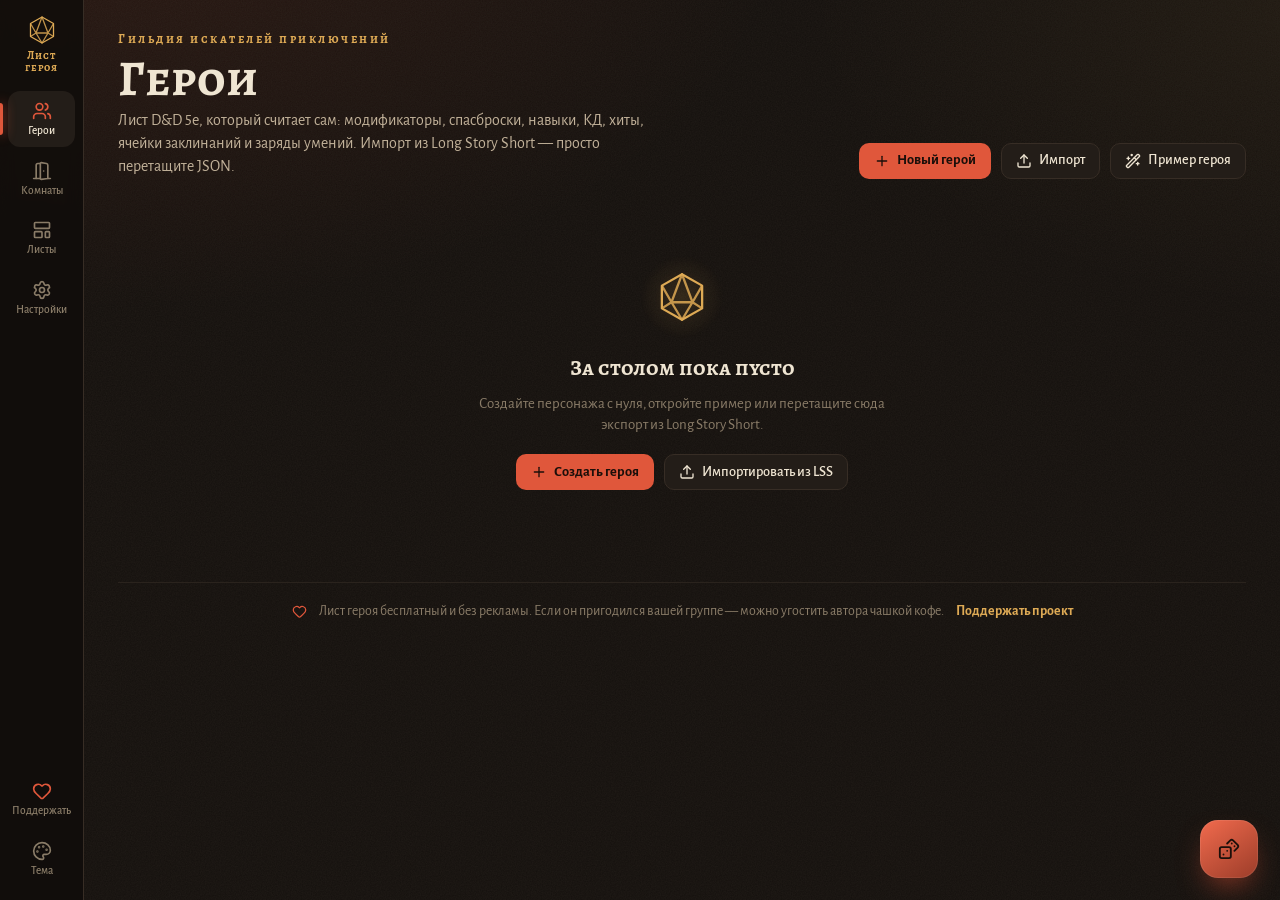
==== commit a8b8001d: "Add files via upload" ====
--- a/index.html
+++ b/index.html
@@ -23,8 +23,8 @@
     <meta property="og:image:height" content="630" />
     <meta property="og:locale" content="ru_RU" />
     <meta name="twitter:card" content="summary_large_image" />
-    <script type="module" crossorigin src="./assets/index-Ba6RPOCc.js"></script>
-    <link rel="stylesheet" crossorigin href="./assets/index-j21JL76W.css">
+    <script type="module" crossorigin src="./assets/index-B5KfHYCo.js"></script>
+    <link rel="stylesheet" crossorigin href="./assets/index-B_OO6eVY.css">
   </head>
   <body>
     <div id="root"></div>
--- a/assets/index-B_OO6eVY.css
+++ b/assets/index-B_OO6eVY.css
@@ -0,0 +1 @@
+@font-face{font-family:Alegreya Sans;font-weight:400;font-display:swap;src:url(./alegreya-sans-cyrillic-400-normal-CFUoBDld.woff2)format("woff2");unicode-range:U+301,U+400-45F,U+490-491,U+4B0-4B1,U+2116}@font-face{font-family:Alegreya Sans;font-weight:400;font-display:swap;src:url(./alegreya-sans-latin-400-normal-DtLlO8BS.woff2)format("woff2");unicode-range:U+??,U+131,U+152-153,U+2BB-2BC,U+2C6,U+2DA,U+2DC,U+304,U+308,U+329,U+2000-206F,U+20AC,U+2122,U+2191,U+2193,U+2212,U+2215,U+FEFF,U+FFFD}@font-face{font-family:Alegreya Sans;font-weight:500;font-display:swap;src:url(./alegreya-sans-cyrillic-500-normal-kQHBM3cE.woff2)format("woff2");unicode-range:U+301,U+400-45F,U+490-491,U+4B0-4B1,U+2116}@font-face{font-family:Alegreya Sans;font-weight:500;font-display:swap;src:url(./alegreya-sans-latin-500-normal-DS713u5J.woff2)format("woff2");unicode-range:U+??,U+131,U+152-153,U+2BB-2BC,U+2C6,U+2DA,U+2DC,U+304,U+308,U+329,U+2000-206F,U+20AC,U+2122,U+2191,U+2193,U+2212,U+2215,U+FEFF,U+FFFD}@font-face{font-family:Alegreya Sans;font-weight:700;font-display:swap;src:url(./alegreya-sans-cyrillic-700-normal-BMO00Gdb.woff2)format("woff2");unicode-range:U+301,U+400-45F,U+490-491,U+4B0-4B1,U+2116}@font-face{font-family:Alegreya Sans;font-weight:700;font-display:swap;src:url(./alegreya-sans-latin-700-normal-DEbcy2sF.woff2)format("woff2");unicode-range:U+??,U+131,U+152-153,U+2BB-2BC,U+2C6,U+2DA,U+2DC,U+304,U+308,U+329,U+2000-206F,U+20AC,U+2122,U+2191,U+2193,U+2212,U+2215,U+FEFF,U+FFFD}@font-face{font-family:Alegreya Sans;font-weight:800;font-display:swap;src:url(./alegreya-sans-cyrillic-800-normal-D2Jsre_s.woff2)format("woff2");unicode-range:U+301,U+400-45F,U+490-491,U+4B0-4B1,U+2116}@font-face{font-family:Alegreya Sans;font-weight:800;font-display:swap;src:url(./alegreya-sans-latin-800-normal-CpHsWMQ0.woff2)format("woff2");unicode-range:U+??,U+131,U+152-153,U+2BB-2BC,U+2C6,U+2DA,U+2DC,U+304,U+308,U+329,U+2000-206F,U+20AC,U+2122,U+2191,U+2193,U+2212,U+2215,U+FEFF,U+FFFD}@font-face{font-family:Alegreya SC;font-weight:500;font-display:swap;src:url(./alegreya-sc-cyrillic-500-normal-BjmNXJC0.woff2)format("woff2");unicode-range:U+301,U+400-45F,U+490-491,U+4B0-4B1,U+2116}@font-face{font-family:Alegreya SC;font-weight:500;font-display:swap;src:url(./alegreya-sc-latin-500-normal-4QwauZv7.woff2)format("woff2");unicode-range:U+??,U+131,U+152-153,U+2BB-2BC,U+2C6,U+2DA,U+2DC,U+304,U+308,U+329,U+2000-206F,U+20AC,U+2122,U+2191,U+2193,U+2212,U+2215,U+FEFF,U+FFFD}@font-face{font-family:Alegreya SC;font-weight:700;font-display:swap;src:url(./alegreya-sc-cyrillic-700-normal-DywRGmLG.woff2)format("woff2");unicode-range:U+301,U+400-45F,U+490-491,U+4B0-4B1,U+2116}@font-face{font-family:Alegreya SC;font-weight:700;font-display:swap;src:url(./alegreya-sc-latin-700-normal-ztAmjLTs.woff2)format("woff2");unicode-range:U+??,U+131,U+152-153,U+2BB-2BC,U+2C6,U+2DA,U+2DC,U+304,U+308,U+329,U+2000-206F,U+20AC,U+2122,U+2191,U+2193,U+2212,U+2215,U+FEFF,U+FFFD}@font-face{font-family:Alegreya;font-weight:500;font-display:swap;src:url(./alegreya-cyrillic-500-normal-uJUgykjJ.woff2)format("woff2");unicode-range:U+301,U+400-45F,U+490-491,U+4B0-4B1,U+2116}@font-face{font-family:Alegreya;font-weight:500;font-display:swap;src:url(./alegreya-latin-500-normal-C25lLdV_.woff2)format("woff2");unicode-range:U+??,U+131,U+152-153,U+2BB-2BC,U+2C6,U+2DA,U+2DC,U+304,U+308,U+329,U+2000-206F,U+20AC,U+2122,U+2191,U+2193,U+2212,U+2215,U+FEFF,U+FFFD}@font-face{font-family:Alegreya;font-weight:700;font-display:swap;src:url(./alegreya-cyrillic-700-normal-Bftrb-m-.woff2)format("woff2");unicode-range:U+301,U+400-45F,U+490-491,U+4B0-4B1,U+2116}@font-face{font-family:Alegreya;font-weight:700;font-display:swap;src:url(./alegreya-latin-700-normal-Vpz_43wJ.woff2)format("woff2");unicode-range:U+??,U+131,U+152-153,U+2BB-2BC,U+2C6,U+2DA,U+2DC,U+304,U+308,U+329,U+2000-206F,U+20AC,U+2122,U+2191,U+2193,U+2212,U+2215,U+FEFF,U+FFFD}@font-face{font-family:Alegreya;font-weight:800;font-display:swap;src:url(./alegreya-cyrillic-800-normal-TM6to0H1.woff2)format("woff2");unicode-range:U+301,U+400-45F,U+490-491,U+4B0-4B1,U+2116}@font-face{font-family:Alegreya;font-weight:800;font-display:swap;src:url(./alegreya-latin-800-normal-BcufLBxY.woff2)format("woff2");unicode-range:U+??,U+131,U+152-153,U+2BB-2BC,U+2C6,U+2DA,U+2DC,U+304,U+308,U+329,U+2000-206F,U+20AC,U+2122,U+2191,U+2193,U+2212,U+2215,U+FEFF,U+FFFD}@font-face{font-family:Caveat;font-weight:500;font-display:swap;src:url(./caveat-cyrillic-500-normal-DpMZbbjM.woff2)format("woff2");unicode-range:U+301,U+400-45F,U+490-491,U+4B0-4B1,U+2116}@font-face{font-family:Caveat;font-weight:500;font-display:swap;src:url(./caveat-latin-500-normal-B9SDL8cy.woff2)format("woff2");unicode-range:U+??,U+131,U+152-153,U+2BB-2BC,U+2C6,U+2DA,U+2DC,U+304,U+308,U+329,U+2000-206F,U+20AC,U+2122,U+2191,U+2193,U+2212,U+2215,U+FEFF,U+FFFD}:root{--font-ui:"Alegreya Sans", "Segoe UI", system-ui, sans-serif;--font-display:"Alegreya", Georgia, "Times New Roman", serif;--font-sc:"Alegreya SC", "Alegreya", Georgia, serif;--font-hand:"Caveat", "Segoe Print", "Comic Sans MS", cursive;--font-mono:"Cascadia Mono", Consolas, "SF Mono", ui-monospace, monospace;--radius-s:8px;--radius:12px;--radius-l:16px;--ease:cubic-bezier(.2, .7, .2, 1);--rail-w:84px}:root,[data-theme=dark]{--lightningcss-light: ;--lightningcss-dark:initial;color-scheme:dark;--bg:#15110e;--bg-deep:#100d0b;--surface:#1c1713;--surface-2:#231d18;--surface-3:#2d251f;--field:#120e0b;--line:#372d25;--line-soft:#2a231d;--line-strong:#54463a;--ink:#efe5d2;--ink-2:#c1b199;--ink-3:#8a7c68;--accent:#e0573b;--accent-strong:#f26b4e;--accent-ink:#1b0f0a;--accent-soft:#e0573b26;--gold:#deaa55;--gold-soft:#deaa5524;--arcane:#74c3b3;--arcane-soft:#74c3b321;--good:#8fc06a;--good-soft:#8fc06a26;--bad:#e8674f;--bad-soft:#e8674f26;--glow-1:#e0573b1a;--glow-2:#deaa550f;--glow-3:transparent;--grain:.06;--shadow:0 1px 0 #ffffff06 inset, 0 14px 32px -18px #000000bf;--shadow-pop:0 24px 60px -20px #000c, 0 0 0 1px #ffffff08}[data-theme=light]{--lightningcss-light:initial;--lightningcss-dark: ;color-scheme:light;--bg:#ede3cf;--bg-deep:#e3d6bd;--surface:#f7f0e2;--surface-2:#f0e6d3;--surface-3:#e7dac3;--field:#fffaf0;--line:#d5c4a5;--line-soft:#e2d5bd;--line-strong:#b9a47e;--ink:#2a1f16;--ink-2:#5c4a37;--ink-3:#8a765d;--accent:#b5361f;--accent-strong:#cc4127;--accent-ink:#fff6ef;--accent-soft:#b5361f1a;--gold:#93620f;--gold-soft:#93620f1a;--arcane:#2a7a6b;--arcane-soft:#2a7a6b1a;--good:#4b8a28;--good-soft:#4b8a281f;--bad:#c0392b;--bad-soft:#c0392b1a;--glow-1:#b5361f12;--glow-2:#93620f14;--glow-3:transparent;--grain:.08;--shadow:0 1px 0 #ffffffb3 inset, 0 12px 28px -18px #5a3c1473;--shadow-pop:0 24px 60px -24px #462d0f73, 0 0 0 1px #5a3c140f}[data-theme=underdark]{--lightningcss-light: ;--lightningcss-dark:initial;color-scheme:dark;--bg:#0f0d17;--bg-deep:#0b0a12;--surface:#16131f;--surface-2:#1c1828;--surface-3:#252034;--field:#0c0a12;--line:#2e2840;--line-soft:#221d30;--line-strong:#4a4064;--ink:#ebe6f7;--ink-2:#b7aed0;--ink-3:#807699;--accent:#b27cff;--accent-strong:#c496ff;--accent-ink:#150a24;--accent-soft:#b27cff29;--gold:#e3b863;--gold-soft:#e3b86321;--arcane:#5fd6cf;--arcane-soft:#5fd6cf21;--good:#93d68a;--good-soft:#93d68a24;--bad:#ff6d8e;--bad-soft:#ff6d8e26;--glow-1:#b27cff21;--glow-2:#5fd6cf12;--glow-3:#5fd6cf0f;--grain:.05;--shadow:0 1px 0 #ffffff08 inset, 0 14px 32px -18px #000000d9;--shadow-pop:0 24px 60px -20px #000000d9, 0 0 0 1px #b27cff14}[data-theme=feywild]{--lightningcss-light: ;--lightningcss-dark:initial;color-scheme:dark;--bg:#0d1512;--bg-deep:#0a110e;--surface:#131d19;--surface-2:#18251f;--surface-3:#203029;--field:#0a110e;--line:#27392f;--line-soft:#1d2b24;--line-strong:#3e584b;--ink:#ecf5ea;--ink-2:#b6cbb9;--ink-3:#7e9788;--accent:#ff7fb5;--accent-strong:#ff97c4;--accent-ink:#2b0a19;--accent-soft:#ff7fb526;--gold:#f0c95e;--gold-soft:#f0c95e21;--arcane:#b9a3ff;--arcane-soft:#b9a3ff24;--good:#9fd77a;--good-soft:#9fd77a26;--bad:#ff7a72;--bad-soft:#ff7a7226;--glow-1:#ff7fb51c;--glow-2:#b9a3ff17;--glow-3:#9fd77a0f;--grain:.05;--shadow:0 1px 0 #ffffff08 inset, 0 14px 32px -18px #000c;--shadow-pop:0 24px 60px -20px #000c, 0 0 0 1px #ff7fb512}[data-theme=avernus]{--lightningcss-light: ;--lightningcss-dark:initial;color-scheme:dark;--bg:#140b09;--bg-deep:#0f0806;--surface:#1c100d;--surface-2:#241511;--surface-3:#2f1b15;--field:#0f0806;--line:#3a221a;--line-soft:#2b1812;--line-strong:#5e3728;--ink:#f7e5d8;--ink-2:#d3ad96;--ink-3:#9b7663;--accent:#ff5a1f;--accent-strong:#ff7642;--accent-ink:#1f0802;--accent-soft:#ff5a1f29;--gold:#ffb54a;--gold-soft:#ffb54a21;--arcane:#c3a1ff;--arcane-soft:#c3a1ff21;--good:#a3cf6c;--good-soft:#a3cf6c24;--bad:#ff4d4d;--bad-soft:#ff4d4d29;--glow-1:#ff5a1f26;--glow-2:#ffb54a14;--glow-3:#ff46141f;--grain:.07;--shadow:0 1px 0 #ffc8a008 inset, 0 14px 32px -18px #000000d9;--shadow-pop:0 24px 60px -20px #000000d9, 0 0 0 1px #ff5a1f14}[data-theme=shadowfell]{--lightningcss-light: ;--lightningcss-dark:initial;color-scheme:dark;--bg:#101113;--bg-deep:#0c0d0f;--surface:#16181b;--surface-2:#1c1f23;--surface-3:#25292e;--field:#0c0d0f;--line:#2c3036;--line-soft:#212429;--line-strong:#454c55;--ink:#e4e7eb;--ink-2:#abb2ba;--ink-3:#757d87;--accent:#8fb9d8;--accent-strong:#a8cae3;--accent-ink:#0b1219;--accent-soft:#8fb9d824;--gold:#cdbd92;--gold-soft:#cdbd921f;--arcane:#9ad4c6;--arcane-soft:#9ad4c61f;--good:#93c293;--good-soft:#93c29321;--bad:#de7c7c;--bad-soft:#de7c7c24;--glow-1:#8fb9d814;--glow-2:#ffffff08;--glow-3:#8fb9d80a;--grain:.08;--shadow:0 1px 0 #ffffff06 inset, 0 14px 32px -18px #000c;--shadow-pop:0 24px 60px -20px #000c, 0 0 0 1px #ffffff0a}[data-theme=icewind]{--lightningcss-light:initial;--lightningcss-dark: ;color-scheme:light;--bg:#e5ecf2;--bg-deep:#d8e2ea;--surface:#f4f8fb;--surface-2:#eaf1f6;--surface-3:#dde7ef;--field:#fff;--line:#c4d3df;--line-soft:#d7e2eb;--line-strong:#94aabc;--ink:#14212c;--ink-2:#3d5163;--ink-3:#6a7e8f;--accent:#1d6db0;--accent-strong:#2a7ec4;--accent-ink:#f2f8ff;--accent-soft:#1d6db01a;--gold:#8a6311;--gold-soft:#8a63111a;--arcane:#1b7b82;--arcane-soft:#1b7b821a;--good:#3b8637;--good-soft:#3b86371c;--bad:#c1323e;--bad-soft:#c1323e1a;--glow-1:#1d6db014;--glow-2:#8cb9dc24;--glow-3:#ffffff80;--grain:.05;--shadow:0 1px 0 #fffc inset, 0 12px 28px -18px #1e3c5a66;--shadow-pop:0 24px 60px -24px #142d4666, 0 0 0 1px #1e3c5a0f}[data-theme=hoard]{--lightningcss-light: ;--lightningcss-dark:initial;color-scheme:dark;--bg:#120c05;--bg-deep:#0d0904;--surface:#1a1208;--surface-2:#22180b;--surface-3:#2d200f;--field:#0e0904;--line:#3b2b14;--line-soft:#2b1f0e;--line-strong:#6a4d1f;--ink:#fbeecd;--ink-2:#dcc390;--ink-3:#a38a5b;--accent:#f2b632;--accent-strong:#ffc94d;--accent-ink:#231602;--accent-soft:#f2b63229;--gold:#ffd978;--gold-soft:#ffd97824;--arcane:#4fd1a5;--arcane-soft:#4fd1a521;--good:#a9d46f;--good-soft:#a9d46f24;--bad:#ff5d5d;--bad-soft:#ff5d5d26;--glow-1:#f2b63224;--glow-2:#ff5d5d0f;--glow-3:#f2b63229;--grain:.06;--shadow:0 1px 0 #ffdc960a inset, 0 14px 32px -18px #000000d9;--shadow-pop:0 24px 60px -20px #000000d9, 0 0 0 1px #f2b6321a}*,:before,:after{box-sizing:border-box}html{-webkit-text-size-adjust:100%;scrollbar-color:var(--line-strong) transparent}body{min-height:100vh;font:400 15px/1.45 var(--font-ui);color:var(--ink);background:radial-gradient(1100px 620px at 8% -8%, var(--glow-1), transparent 62%), radial-gradient(900px 520px at 105% 0%, var(--glow-2), transparent 60%), radial-gradient(1400px 600px at 50% 115%, var(--glow-3), transparent 70%), var(--bg);font-variant-numeric:lining-nums;-webkit-font-smoothing:antialiased;background-attachment:fixed;margin:0}body:before{content:"";pointer-events:none;z-index:0;opacity:var(--grain);background-image:url("data:image/svg+xml;utf8,<svg xmlns='http://www.w3.org/2000/svg' width='240' height='240'><filter id='n'><feTurbulence type='fractalNoise' baseFrequency='.8' numOctaves='3' stitchTiles='stitch'/><feColorMatrix values='0 0 0 0 .55 0 0 0 0 .45 0 0 0 0 .35 0 0 0 1 0'/></filter><rect width='100%' height='100%' filter='url(%23n)'/></svg>");position:fixed;inset:0}#root{z-index:1;position:relative}img{max-width:100%}button,input,select,textarea{font:inherit;color:inherit}button{cursor:pointer}button:disabled{cursor:default}h1,h2,h3,h4,h5{margin:0;font-weight:700}p{margin:0}a{color:var(--arcane)}code,kbd{font-family:var(--font-mono);font-size:.86em}kbd{border:1px solid var(--line-strong);background:var(--surface-2);border-bottom-width:2px;border-radius:5px;padding:0 5px;line-height:1.5;display:inline-block}::selection{background:#deaa5559}:focus-visible{outline:2px solid var(--gold);outline-offset:2px}*{scrollbar-width:thin}hr.sep{border:0;border-top:1px solid var(--line);margin:14px 0}.muted{color:var(--ink-3)}.small{font-size:13px}.calc{color:var(--gold);font-variant-numeric:lining-nums tabular-nums}.error{color:var(--bad)}.row{align-items:center;gap:8px;display:flex}.row--wrap{flex-wrap:wrap}.stack{align-content:start;gap:16px;display:grid}.span-2{grid-column:span 2}.span-3{grid-column:span 3}.span-4{grid-column:span 4}.span-all{grid-column:1/-1}.font-sans{font-family:var(--font-ui)}.font-serif{font-family:var(--font-display)}.font-hand{font-family:var(--font-hand);font-size:1.15em}.font-mono{font-family:var(--font-mono);font-size:.9em}.linkish{color:var(--arcane);text-underline-offset:3px;background:0 0;border:0;justify-self:start;padding:0;-webkit-text-decoration:underline dotted;text-decoration:underline dotted}.chev{transition:transform .2s var(--ease)}.chev--up{transform:rotate(180deg)}@keyframes rise{0%{opacity:0;transform:translateY(10px)}to{opacity:1;transform:none}}@keyframes fade{0%{opacity:0}to{opacity:1}}@keyframes spin{to{transform:rotate(360deg)}}@keyframes pop{0%{opacity:0;transform:scale(.6)}60%{opacity:1;transform:scale(1.12)}to{transform:scale(1)}}@media (prefers-reduced-motion:reduce){*,:before,:after{transition-duration:.001ms!important;animation-duration:.001ms!important}}.btn{border:1px solid var(--line);background:var(--surface-2);height:36px;color:var(--ink);font:500 14.5px/1 var(--font-ui);white-space:nowrap;border-radius:10px;justify-content:center;align-items:center;gap:7px;padding:0 14px;text-decoration:none;transition:background .15s,border-color .15s,color .15s,transform .1s;display:inline-flex}.btn:hover:not(:disabled){border-color:var(--line-strong);background:var(--surface-3)}.btn:active:not(:disabled){transform:translateY(1px)}.btn:disabled{opacity:.45}.btn--primary{background:var(--accent);color:var(--accent-ink);border-color:#0000;font-weight:700}.btn--primary:hover:not(:disabled){background:var(--accent-strong);border-color:#0000}.btn--ghost{color:var(--ink-2);background:0 0;border-color:#0000}.btn--ghost:hover:not(:disabled){background:var(--surface-3);color:var(--ink);border-color:#0000}.btn--active{background:var(--gold-soft);border-color:color-mix(in srgb, var(--gold) 45%, transparent);color:var(--gold)}.btn--danger{background:var(--bad-soft);border-color:color-mix(in srgb, var(--bad) 40%, transparent);color:var(--bad)}.btn--danger:hover:not(:disabled){background:var(--bad);color:#fff;border-color:#0000}.btn--good{background:var(--good-soft);border-color:color-mix(in srgb, var(--good) 40%, transparent);color:var(--good)}.btn--good:hover:not(:disabled){background:var(--good);color:#10180a;border-color:#0000}.btn--sm{border-radius:8px;height:30px;padding:0 10px;font-size:13.5px}.btn--lg{height:44px;padding:0 20px;font-size:16px}.btn--icon{width:36px;padding:0}.btn--sm.btn--icon{width:30px}.input{border:1px solid var(--line);background:var(--field);width:100%;min-width:0;height:36px;color:var(--ink);border-radius:9px;padding:0 10px;transition:border-color .15s,box-shadow .15s}.input::placeholder{color:var(--ink-3);opacity:.8}.input:hover{border-color:var(--line-strong)}.input:focus{border-color:var(--gold);box-shadow:0 0 0 3px var(--gold-soft);outline:none}.input--num{text-align:center;font-variant-numeric:tabular-nums}.input--xs{flex:none;width:58px}.input--mono{font-family:var(--font-mono);font-size:13.5px}.input--area{resize:vertical;height:auto;min-height:60px;padding:8px 10px;line-height:1.45}.input--error{border-color:var(--bad)!important}.ghost{width:100%;min-width:0;color:inherit;background:0 0;border:0;border-bottom:1px dashed #0000;padding:3px 0;transition:border-color .15s}.ghost::placeholder{color:var(--ink-3)}.ghost:hover{border-bottom-color:var(--line-strong)}.ghost:focus{border-bottom-color:var(--gold);outline:none}.select{align-items:center;min-width:0;display:inline-flex;position:relative}.select select{appearance:none;border:1px solid var(--line);background:var(--field);width:100%;height:36px;color:var(--ink);text-overflow:ellipsis;border-radius:9px;padding:0 30px 0 10px}.select select:hover{border-color:var(--line-strong)}.select select:focus{border-color:var(--gold);box-shadow:0 0 0 3px var(--gold-soft);outline:none}.select option{background:var(--surface);color:var(--ink)}.select svg{pointer-events:none;color:var(--ink-3);position:absolute;right:9px}.field .select{display:flex}.field{align-content:start;gap:5px;min-width:0;display:grid}.field__label{font:500 12.5px/1.2 var(--font-sc);letter-spacing:.04em;color:var(--ink-3);align-items:center;gap:4px;display:inline-flex}.field__hint{color:var(--ink-3);font-size:12px;line-height:1.35}.form-grid{grid-template-columns:repeat(2,minmax(0,1fr));gap:12px 14px;display:grid}.form-grid--tight{gap:9px 10px}.form-grid--6{grid-template-columns:repeat(auto-fill,minmax(130px,1fr))}.toggle{cursor:pointer;-webkit-user-select:none;user-select:none;color:var(--ink-2);align-items:center;gap:9px;font-size:14px;display:inline-flex}.toggle input,.check input{opacity:0;pointer-events:none;position:absolute}.toggle__track{background:var(--surface-3);border:1px solid var(--line-strong);border-radius:99px;flex:none;width:34px;height:20px;transition:background .2s;position:relative}.toggle__thumb{background:var(--ink-3);width:14px;height:14px;transition:transform .2s var(--ease), background .2s;border-radius:50%;position:absolute;top:2px;left:2px}.toggle--on .toggle__track{background:var(--accent-soft);border-color:var(--accent)}.toggle--on .toggle__thumb{background:var(--accent);transform:translate(14px)}.toggle input:focus-visible+.toggle__track{outline:2px solid var(--gold);outline-offset:2px}.toggle__label{align-items:center;gap:5px;line-height:1.3;display:inline-flex}.check{cursor:pointer;-webkit-user-select:none;user-select:none;color:var(--ink-2);align-items:center;gap:8px;font-size:14px;display:inline-flex}.check__box{border:1.5px solid var(--line-strong);background:var(--field);width:18px;height:18px;color:var(--accent-ink);border-radius:5px;flex:none;place-items:center;transition:all .15s;display:grid}.check--on .check__box{background:var(--accent);border-color:var(--accent)}.check input:focus-visible+.check__box{outline:2px solid var(--gold);outline-offset:2px}.prof{background:0 0;border:0;flex:none;place-items:center;width:18px;height:18px;padding:0;display:grid}.prof span{border:1.5px solid var(--ink-3);width:9px;height:9px;transition:all .15s var(--ease);border-radius:1.5px;transform:rotate(45deg)}.prof:hover span{border-color:var(--accent);transform:rotate(45deg)scale(1.15)}.prof--half span{border-color:var(--accent);background:linear-gradient(135deg, transparent 50%, var(--accent) 50%)}.prof--prof span{background:var(--accent);border-color:var(--accent)}.prof--exp span{background:var(--accent);border-color:var(--accent);box-shadow:0 0 0 2px var(--surface-2), 0 0 0 3.5px var(--gold)}.pips{--tone:var(--accent);flex-wrap:wrap;align-items:center;gap:5px;display:inline-flex}.pips--arcane{--tone:var(--arcane)}.pips--gold{--tone:var(--gold)}.pips--good{--tone:var(--good)}.pips--bad{--tone:var(--bad)}.pip{border:1.5px solid var(--line-strong);background:0 0;border-radius:50%;width:15px;height:15px;padding:0;transition:background .15s,box-shadow .2s,transform .1s}.pip:hover{border-color:var(--tone);transform:scale(1.18)}.pip--on{background:var(--tone);border-color:var(--tone);box-shadow:0 0 10px -2px var(--tone)}.pips--sm .pip{width:11px;height:11px}.pips--count{gap:6px}.pips__num{width:56px}.pips__of{color:var(--ink-3)}.seg{border:1px solid var(--line);background:var(--field);border-radius:10px;gap:2px;padding:3px;display:inline-flex}.seg__opt{min-width:32px;height:28px;color:var(--ink-2);white-space:nowrap;background:0 0;border:0;border-radius:7px;justify-content:center;align-items:center;gap:5px;padding:0 10px;font-size:13.5px;display:inline-flex}.seg__opt:hover{color:var(--ink);background:var(--surface-2)}.seg__opt--on,.seg__opt--on:hover{background:var(--surface-3);color:var(--ink);box-shadow:0 0 0 1px var(--line-strong) inset}.seg--block{display:flex}.seg--block .seg__opt{flex:1}.seg--sm .seg__opt{min-width:28px;height:24px;padding:0 7px;font-size:12.5px}.menu{display:inline-flex;position:relative}.menu__list{z-index:150;overscroll-behavior:contain;border:1px solid var(--line-strong);background:var(--surface);min-width:230px;max-width:calc(100vw - 16px);box-shadow:var(--shadow-pop);border-radius:12px;padding:6px;animation:.12s fade;position:fixed;top:0;left:0;overflow-y:auto}.menu__item{width:100%;color:var(--ink);text-align:left;background:0 0;border:0;border-radius:8px;align-items:center;gap:10px;padding:8px 10px;font-size:14px;display:flex}.menu__item:hover:not(:disabled){background:var(--surface-3)}.menu__item:disabled{opacity:.4}.menu__item svg{color:var(--ink-3);flex:none}.menu__item--danger,.menu__item--danger svg{color:var(--bad)}.menu__sep{border:0;border-top:1px solid var(--line);margin:5px 4px}.modal{border:1px solid var(--line-strong);background:var(--surface);width:calc(100% - 32px);max-height:88vh;color:var(--ink);box-shadow:var(--shadow-pop);border-radius:18px;padding:0}.modal[open]{animation:modal-in .22s var(--ease)}.modal::backdrop{-webkit-backdrop-filter:blur(3px);backdrop-filter:blur(3px);background:#0a07059e}@keyframes modal-in{0%{opacity:0;transform:translateY(12px)scale(.98)}}.modal--sm{max-width:440px}.modal--md{max-width:660px}.modal--lg{max-width:980px}.modal__inner{flex-direction:column;max-height:88vh;display:flex}.modal__head{border-bottom:1px solid var(--line);justify-content:space-between;align-items:center;gap:12px;padding:14px 16px 12px 22px;display:flex}.modal__title{font:700 21px var(--font-sc);letter-spacing:.02em}.modal__body{padding:18px 22px;overflow-y:auto}.modal__foot{border-top:1px solid var(--line);justify-content:flex-end;gap:8px;padding:12px 22px;display:flex}.panel{border:1px solid var(--line);border-radius:var(--radius-l);background:linear-gradient(180deg, color-mix(in srgb, var(--surface) 92%, var(--ink) 3%), var(--surface));min-width:0;box-shadow:var(--shadow);animation:rise .5s var(--ease) both;animation-delay:calc(var(--i,0) * 40ms);padding:16px 18px 18px;position:relative}.panel__head{justify-content:space-between;align-items:center;gap:10px;min-height:30px;margin-bottom:12px;display:flex}.panel__title{font:700 16px/1 var(--font-sc);letter-spacing:.06em;color:var(--ink-2);align-items:center;gap:10px;display:flex}.panel__title:before{content:"";background:var(--accent);width:7px;height:7px;box-shadow:0 0 10px var(--accent);flex:none;transform:rotate(45deg)}.panel__actions{flex-wrap:wrap;justify-content:flex-end;align-items:center;gap:8px;display:flex}.empty{text-align:center;justify-items:center;gap:10px;padding:48px 20px;display:grid}.empty__icon{width:84px;height:84px;color:var(--gold);background:radial-gradient(circle, var(--gold-soft), transparent 70%);border-radius:50%;place-items:center;margin-bottom:4px;display:grid}.empty__title{font:700 22px var(--font-sc)}.empty__text{max-width:52ch;color:var(--ink-3)}.empty__actions{flex-wrap:wrap;justify-content:center;gap:10px;margin-top:8px;display:flex}.linkchip{background:var(--arcane-soft);max-width:180px;color:var(--arcane);white-space:nowrap;border-radius:99px;flex:none;align-items:center;gap:4px;padding:2px 8px;font-size:12px;text-decoration:none;display:inline-flex}.linkchip span:empty{display:none}.linkchip span{text-overflow:ellipsis;overflow:hidden}.linkchip:hover{background:var(--arcane);color:var(--bg)}.linkinput{align-items:center;gap:4px;min-width:0;display:flex}.tag{border:1px solid var(--line-strong);height:20px;color:var(--ink-2);font:700 11px/1 var(--font-ui);letter-spacing:.03em;background:0 0;border-radius:6px;flex:none;align-items:center;padding:0 7px;text-decoration:none;display:inline-flex}.tag--arcane{border-color:color-mix(in srgb, var(--arcane) 50%, transparent);color:var(--arcane)}.tag--gold{border-color:color-mix(in srgb, var(--gold) 55%, transparent);color:var(--gold);background:var(--gold-soft)}.tag--muted{color:var(--ink-3);border-style:dashed}.chip{border:1px solid var(--line);background:var(--surface-2);color:var(--ink-2);border-radius:99px;padding:4px 10px;font-size:13px;transition:all .15s}.chip:hover{border-color:var(--line-strong);color:var(--ink)}.chip--on{background:var(--accent-soft);border-color:var(--accent);color:var(--ink)}.search{border:1px solid var(--line);background:var(--field);height:36px;color:var(--ink-3);border-radius:10px;align-items:center;gap:7px;min-width:0;padding:0 10px;display:flex}.search:focus-within{border-color:var(--gold);box-shadow:0 0 0 3px var(--gold-soft)}.search input{min-width:80px;color:var(--ink);background:0 0;border:0;outline:none;flex:1}.toolbar{flex-wrap:wrap;align-items:center;gap:10px;display:flex}.toolbar__spacer{flex:1}.banner{border:1px solid var(--line-strong);background:var(--surface);animation:rise .4s var(--ease) both;border-radius:16px;flex-wrap:wrap;align-items:center;gap:12px 16px;margin-bottom:22px;padding:14px 16px;display:flex}.banner--warn{border-color:color-mix(in srgb, var(--gold) 55%, transparent);background:linear-gradient(100deg, var(--gold-soft), transparent 55%), var(--surface)}.banner__icon{color:var(--gold);flex:none}.banner__text{flex:320px;gap:2px;min-width:0;display:grid}.banner__text b{font:700 16px var(--font-sc);letter-spacing:.02em}.banner__text span{color:var(--ink-2);font-size:14px}.banner__actions{flex-wrap:wrap;gap:6px;display:flex}.update-banner{z-index:190;border:1px solid color-mix(in srgb, var(--gold) 60%, transparent);background:var(--surface-3);max-width:calc(100vw - 32px);box-shadow:var(--shadow-pop);border-radius:14px;align-items:center;gap:10px;padding:8px 8px 8px 14px;animation:.3s fade;display:flex;position:fixed;top:16px;left:50%;transform:translate(-50%)}.update-banner svg:first-child{color:var(--gold);flex:none}.install{justify-items:start;gap:10px;display:grid}.install__status{color:var(--ink-2);align-items:center;gap:8px;display:flex}.install__status svg{color:var(--arcane);flex:none}.install__ios{color:var(--ink-2);gap:8px;font-size:14px;display:flex}.install__ios svg{color:var(--gold);flex:none;margin-top:2px}.settings__ok{color:var(--good);align-items:center;gap:5px;display:inline-flex}.crash{border:1px solid var(--line-strong);background:var(--surface);max-width:660px;box-shadow:var(--shadow);text-align:center;border-radius:18px;justify-items:center;gap:12px;margin:10vh auto;padding:28px 24px;display:grid}.crash--inline{margin:24px auto}.crash__icon{color:var(--bad)}.crash__title{font:700 24px var(--font-sc)}.crash__text{max-width:54ch;color:var(--ink-2)}.crash__error{background:var(--field);max-width:100%;color:var(--bad);white-space:pre-wrap;overflow-wrap:anywhere;border-radius:8px;padding:8px 12px;font-size:12.5px}.crash__actions{flex-wrap:wrap;justify-content:center;gap:8px;margin-top:4px;display:flex}.toasts{z-index:200;pointer-events:none;flex-direction:column;align-items:center;gap:8px;display:flex;position:fixed;bottom:22px;left:50%;transform:translate(-50%)}.toast{border:1px solid var(--line-strong);background:var(--surface-3);max-width:min(520px,100vw - 32px);box-shadow:var(--shadow-pop);pointer-events:auto;animation:rise .25s var(--ease);border-radius:12px;align-items:center;gap:10px;padding:10px 10px 10px 14px;font-size:14px;display:flex}.toast--success svg:first-child{color:var(--good)}.toast--error{border-color:color-mix(in srgb, var(--bad) 60%, transparent)}.toast--error svg:first-child{color:var(--bad)}.toast--info svg:first-child{color:var(--gold)}.toast__action{border:1px solid color-mix(in srgb, var(--gold) 60%, transparent);background:var(--gold-soft);color:var(--gold);white-space:nowrap;border-radius:8px;flex:none;padding:4px 10px;font-size:13px;font-weight:700}.toast__action:hover{background:var(--gold);color:#1b1208}.toast__x{width:24px;height:24px;color:var(--ink-3);background:0 0;border:0;border-radius:6px;place-items:center;display:grid}.toast__x:hover{background:var(--surface-2)}.busy{z-index:210;border:1px solid var(--line-strong);background:var(--surface-3);box-shadow:var(--shadow-pop);border-radius:99px;align-items:center;gap:10px;padding:10px 18px;animation:.2s fade;display:flex;position:fixed;top:18px;left:50%;transform:translate(-50%)}.spinner{border:2px solid var(--line-strong);border-top-color:var(--accent);border-radius:50%;width:16px;height:16px;animation:.8s linear infinite spin}.help{color:var(--ink-2);gap:8px;margin:0;padding-left:18px;font-size:13.5px;display:grid}.help li::marker{color:var(--accent)}.prose{overflow-wrap:anywhere;line-height:1.55}.prose p{margin:0 0 .45em}.prose p:last-child{margin-bottom:0}.prose ul,.prose ol{margin:.2em 0 .55em;padding-left:1.35em}.prose li p{margin:0 0 .2em}.prose h2,.prose h3,.prose h4,.prose h5{font:700 1.1em/1.25 var(--font-sc);color:var(--ink);margin:.6em 0 .3em}.prose a{color:var(--arcane);text-decoration:underline;-webkit-text-decoration-color:color-mix(in srgb, var(--arcane) 45%, transparent);text-decoration-color:color-mix(in srgb, var(--arcane) 45%, transparent);text-underline-offset:3px}.prose blockquote{border-left:3px solid var(--line-strong);color:var(--ink-2);margin:.4em 0;padding-left:12px}.prose strong{color:var(--ink)}.prose hr{border:0;border-top:1px solid var(--line)}.rt{border:1px solid var(--line);background:var(--field);border-radius:12px;transition:border-color .15s;position:relative}.rt:focus-within{border-color:color-mix(in srgb, var(--gold) 70%, transparent)}.rt__bar{border-bottom:1px solid var(--line-soft);opacity:.5;flex-wrap:wrap;align-items:center;gap:1px;padding:4px 6px;transition:opacity .2s;display:flex}.rt:hover .rt__bar,.rt:focus-within .rt__bar{opacity:1}.rt__btn{width:28px;height:28px;color:var(--ink-2);background:0 0;border:0;border-radius:7px;place-items:center;display:grid}.rt__btn:hover{background:var(--surface-3);color:var(--ink)}.rt__btn--on{background:var(--accent-soft);color:var(--accent)}.rt__div{background:var(--line);width:1px;height:16px;margin:0 5px}.rt__href{background:var(--arcane-soft);max-width:260px;color:var(--arcane);border-radius:99px;align-items:center;gap:4px;margin-left:6px;padding:2px 8px;font-size:12px;text-decoration:none;display:inline-flex}.rt__href span{text-overflow:ellipsis;white-space:nowrap;overflow:hidden}.rt__link{border-bottom:1px solid var(--line-soft);background:var(--surface-2);flex-wrap:wrap;align-items:center;gap:6px;padding:8px;display:flex}.rt__link .input{flex:260px;height:32px}.rt__search{width:100%;color:var(--ink-3);flex-wrap:wrap;align-items:center;gap:6px;font-size:12.5px;display:flex}.rt__provider{border:1px solid color-mix(in srgb, var(--arcane) 45%, transparent);color:var(--arcane);background:0 0;border-radius:99px;padding:2px 9px;font-size:12.5px}.rt__provider:hover:not(:disabled){background:var(--arcane-soft)}.rt__provider:disabled{opacity:.4}.rt__content{outline:none;min-height:96px;padding:10px 14px 12px}.rt--compact .rt__content{min-height:64px}.rt--empty .rt__content>p:first-child:before{content:var(--ph,"Пишите здесь…");float:left;height:0;color:var(--ink-3);pointer-events:none}.app{min-height:100vh}.rail{z-index:40;width:var(--rail-w);border-right:1px solid var(--line);background:color-mix(in srgb, var(--bg-deep) 88%, transparent);-webkit-backdrop-filter:blur(8px);backdrop-filter:blur(8px);flex-direction:column;align-items:stretch;gap:4px;padding:14px 8px;display:flex;position:fixed;inset:0 auto 0 0}.rail__brand{color:var(--gold);font:700 11px/1.05 var(--font-sc);letter-spacing:.08em;text-align:center;justify-items:center;gap:4px;margin-bottom:14px;text-decoration:none;display:grid}.rail__brand svg{transition:transform .6s var(--ease)}.rail__brand:hover svg{transform:rotate(72deg)}.rail__link{color:var(--ink-3);font:500 11.5px/1 var(--font-ui);background:0 0;border:0;border-radius:12px;justify-items:center;gap:4px;padding:10px 2px;text-decoration:none;transition:color .15s,background .15s;display:grid;position:relative}.rail__link:hover,.rail__link--on{color:var(--ink);background:var(--surface-2)}.rail__link--on svg{color:var(--accent)}.rail__link--on:before{content:"";background:var(--accent);width:3px;box-shadow:0 0 12px var(--accent);border-radius:0 3px 3px 0;position:absolute;top:12px;bottom:12px;left:-8px}.rail__spacer{flex:1}.rail__dice{display:none}.rail__support svg{color:var(--accent)}.rail__support:hover svg{animation:.9s ease-in-out infinite heartbeat}@keyframes heartbeat{0%,to{transform:scale(1)}30%{transform:scale(1.2)}60%{transform:scale(.95)}}.support{gap:12px;display:grid}.support__links{flex-wrap:wrap;gap:8px;display:flex}.support__ext{opacity:.7}.support-footer{border-top:1px solid var(--line-soft);color:var(--ink-3);text-align:center;flex-wrap:wrap;justify-content:center;align-items:center;gap:6px 12px;margin-top:44px;padding-top:18px;font-size:14px;display:flex}.support-footer a{color:var(--gold);font-weight:700;text-decoration:none}.support-footer a:hover{text-decoration:underline}.support-footer__icon{color:var(--accent);flex:none}.app__main{margin-left:var(--rail-w);min-width:0}.page{max-width:1460px;margin:0 auto;padding:30px 34px 120px;position:relative}.page--drop{outline:2px dashed var(--accent);outline-offset:-12px}.page-head{flex-wrap:wrap;justify-content:space-between;align-items:flex-end;gap:20px 28px;margin-bottom:28px;display:flex}.page-head__text{gap:6px;max-width:760px;display:grid}.eyebrow{font:700 12.5px var(--font-sc);letter-spacing:.2em;color:var(--gold)}.page-head h1{font:700 clamp(34px, 4vw, 50px) / 1 var(--font-sc);letter-spacing:.01em;color:var(--ink)}.lead{color:var(--ink-2);max-width:68ch;font-size:16px}.page-head__actions{flex-wrap:wrap;gap:10px;display:flex}.splash{min-height:70vh;color:var(--gold);place-items:center;display:grid}.splash__die{animation:spin 2.4s var(--ease) infinite}.dropzone{inset:16px 16px 16px calc(var(--rail-w) + 16px);z-index:100;border:2px dashed var(--accent);background:color-mix(in srgb, var(--bg) 70%, transparent);font:700 30px var(--font-sc);color:var(--ink);pointer-events:none;border-radius:24px;place-items:center;animation:.15s fade;display:grid;position:fixed}.cgrid{grid-template-columns:repeat(auto-fill,minmax(330px,1fr));gap:16px;display:grid}.ccard{border:1px solid var(--line);background:linear-gradient(135deg, color-mix(in srgb, var(--accent) 7%, transparent), transparent 45%), var(--surface);box-shadow:var(--shadow);animation:rise .5s var(--ease) both;animation-delay:calc(var(--i,0) * 45ms);transition:transform .2s var(--ease), border-color .2s, box-shadow .2s;border-radius:18px;flex-direction:column;display:flex;position:relative;overflow:hidden}.ccard:hover{border-color:var(--line-strong);box-shadow:var(--shadow-pop);transform:translateY(-3px)}.ccard__open{text-align:left;background:0 0;border:0;gap:16px;padding:16px 16px 12px;display:flex}.ccard__portrait{background:var(--surface-3);width:92px;height:108px;color:var(--ink-3);box-shadow:0 0 0 1px var(--line-strong) inset;border-radius:14px;flex:none;place-items:center;display:grid;position:relative}.ccard__portrait img{object-fit:cover;border-radius:14px;width:100%;height:100%}.ccard__lvl{background:var(--surface);width:34px;height:34px;color:var(--gold);font:800 16px var(--font-display);box-shadow:0 0 0 2px var(--gold), 0 0 0 5px var(--surface);border-radius:50%;place-items:center;display:grid;position:absolute;bottom:-8px;right:-8px}.ccard__body{flex:1;align-content:start;gap:3px;min-width:0;display:grid}.ccard__name{font:700 22px/1.15 var(--font-display);color:var(--ink);overflow-wrap:anywhere}.ccard__class{color:var(--ink-2);font-size:14.5px}.ccard__race{color:var(--ink-3);font-size:13.5px}.ccard__stats{color:var(--ink-2);font-variant-numeric:tabular-nums;gap:14px;margin-top:8px;font-size:14px;display:flex}.ccard__stats span{align-items:center;gap:4px;display:inline-flex}.ccard__stats svg{color:var(--ink-3)}.ccard__hp{background:var(--surface-3);border-radius:4px;height:4px;margin-top:8px;overflow:hidden}.ccard__hp i{background:linear-gradient(90deg, var(--good), color-mix(in srgb, var(--good) 60%, var(--gold)));height:100%;display:block}.ccard__hp--low i{background:var(--bad)}.ccard__foot{justify-content:space-between;align-items:center;margin-top:auto;padding:4px 8px 8px 16px;display:flex}.tgrid{grid-template-columns:repeat(auto-fill,minmax(240px,1fr));gap:18px;display:grid}.tcard{border:1px solid var(--line);background:var(--surface);box-shadow:var(--shadow);animation:rise .5s var(--ease) both;animation-delay:calc(var(--i,0) * 45ms);transition:transform .2s var(--ease), border-color .2s;border-radius:16px;flex-direction:column;display:flex;overflow:hidden}.tcard:hover{border-color:var(--line-strong);transform:translateY(-3px)}.tcard__open{background:radial-gradient(circle at 50% 0%, var(--gold-soft), transparent 70%), var(--surface-2);border:0;padding:14px 14px 0;display:block}.tcard__thumb{aspect-ratio:1/1.4;max-height:260px;color:var(--ink-3);transition:transform .3s var(--ease);background:#fbf6ea;border-radius:6px 6px 0 0;place-items:center;margin:0 auto;display:grid;overflow:hidden;box-shadow:0 -6px 24px -10px #00000080}.tcard:hover .tcard__thumb{transform:translateY(-4px)}.tcard__thumb img{object-fit:cover;object-position:top;width:100%;height:100%}.tcard__body{gap:3px;padding:12px 14px 4px;display:grid}.tcard__name{font:700 18px/1.2 var(--font-display)}.tcard__meta{color:var(--ink-3);font-size:13px}.tcard__desc{color:var(--ink-2);-webkit-line-clamp:2;-webkit-box-orient:vertical;font-size:13.5px;display:-webkit-box;overflow:hidden}.tcard__actions{justify-content:space-between;margin-top:auto;padding:8px 10px 10px 14px;display:flex}.settings__grid{grid-template-columns:repeat(auto-fit,minmax(380px,1fr));align-items:start;gap:16px;display:grid}.settings .panel{gap:14px;display:grid}.settings .panel__head{margin-bottom:0}.providers{gap:8px;display:grid}.provider{grid-template-columns:130px 1fr auto;gap:6px;display:grid}@media (width<=760px){:root{--rail-w:0px}.rail{border-right:0;border-top:1px solid var(--line);flex-direction:row;width:auto;height:62px;padding:6px 10px;inset:auto 0 0}.rail__brand,.rail__spacer{display:none}.rail__link{flex:1;padding:6px 2px}.rail__dice{display:grid}.rail__install,.rail__support,.rail__link--on:before{display:none}.page{padding:20px 16px 110px}.cgrid,.settings__grid{grid-template-columns:1fr}.provider{grid-template-columns:1fr auto}.provider .input--mono{grid-area:2/1/auto/-1}.dropzone{inset:12px}}.charpage{max-width:1500px;margin:0 auto;padding:22px 28px 130px}.hero{border:1px solid var(--line);background:radial-gradient(600px 220px at 0% 0%, color-mix(in srgb, var(--accent) 9%, transparent), transparent 70%), var(--surface);box-shadow:var(--shadow);animation:rise .45s var(--ease) both;border-radius:20px;grid-template-columns:116px minmax(0,1fr) 300px;grid-template-areas:"portrait id hp""portrait stats hp";align-items:start;gap:14px 24px;padding:20px 22px;display:grid;position:relative}.hero:before{content:"";background:linear-gradient(90deg, var(--accent), var(--gold) 45%, transparent);border-radius:2px;height:2px;position:absolute;top:-1px;left:22px;right:22px}.portrait{grid-area:portrait;width:116px;height:140px;position:relative}.portrait__btn{background:radial-gradient(circle at 50% 30%, var(--surface-3), var(--surface-2));width:100%;height:100%;box-shadow:0 0 0 1px var(--line-strong) inset, 0 10px 24px -14px #000000b3;border:0;border-radius:16px;place-items:center;padding:0;display:grid;position:relative;overflow:hidden}.portrait__btn img{object-fit:cover;width:100%;height:100%}.portrait__mono{font:700 40px var(--font-sc);color:var(--gold);opacity:.8}.portrait__hint{color:#fff;opacity:0;background:linear-gradient(#0000,#000000a6);place-items:center;height:34px;transition:opacity .2s;display:grid;position:absolute;inset:auto 0 0}.portrait__btn:hover .portrait__hint,.portrait--drag .portrait__hint{opacity:1}.portrait--drag .portrait__btn{box-shadow:0 0 0 2px var(--accent) inset}.portrait__remove{border:1px solid var(--line-strong);background:var(--surface-3);width:22px;height:22px;color:var(--ink-2);opacity:0;border-radius:50%;place-items:center;transition:opacity .15s;display:grid;position:absolute;top:-6px;right:-6px}.portrait:hover .portrait__remove{opacity:1}.hero__id{grid-area:id;gap:8px;min-width:0;display:grid}.hero__name{width:100%;min-width:0;color:var(--ink);font:800 clamp(28px, 3vw, 40px) / 1.1 var(--font-display);letter-spacing:.005em;background:0 0;border:0;border-bottom:1px dashed #0000;padding:0 0 2px}.hero__name::placeholder{color:var(--ink-3)}.hero__name:hover{border-bottom-color:var(--line-strong)}.hero__name:focus{border-bottom-color:var(--gold);outline:none}.hero__meta{flex-wrap:wrap;align-items:center;gap:8px;display:flex}.hero__classes{border:1px solid var(--line-strong);background:var(--surface-2);max-width:100%;color:var(--ink);font:500 15px var(--font-ui);text-align:left;border-radius:99px;align-items:center;gap:10px;padding:5px 6px 5px 14px;transition:border-color .15s;display:inline-flex}.hero__classes:hover{border-color:var(--gold)}.hero__lvl{background:var(--gold-soft);color:var(--gold);font:700 13px var(--font-sc);white-space:nowrap;border-radius:99px;padding:3px 10px}.hero__edition{border:1px solid var(--line);color:var(--ink-3);font:600 12px var(--font-ui);letter-spacing:.06em;border-radius:6px;padding:3px 8px}.hero__info{flex-wrap:wrap;gap:6px 16px;display:flex}.info{flex:130px;gap:1px;min-width:120px;max-width:220px;display:grid}.info__label{font:500 11.5px var(--font-sc);letter-spacing:.05em;color:var(--ink-3);white-space:nowrap}.info__input{border:0;border-bottom:1px solid var(--line);width:100%;height:28px;color:var(--ink);text-align:left;background:0 0;border-radius:0;padding:0;font-size:15px}.info__input:hover{border-bottom-color:var(--line-strong)}.info__input:focus{border-bottom-color:var(--gold);box-shadow:none;outline:none}.info--xp .info__input{text-align:left}.hero__stats{grid-area:stats;grid-template-columns:repeat(auto-fill,minmax(98px,110px));gap:8px;min-width:0;display:grid}.stat{border:1px solid var(--line);background:var(--surface-2);min-width:0;height:84px;color:var(--ink);text-align:center;border-radius:14px;align-content:space-between;justify-items:center;gap:4px;padding:9px 6px 8px;display:grid}.stat--action{transition:border-color .15s, transform .15s var(--ease), box-shadow .2s}.stat--action:hover{border-color:var(--gold);box-shadow:0 10px 22px -14px var(--gold);transform:translateY(-2px)}.stat__label{font:500 12px/1 var(--font-sc);letter-spacing:.03em;color:var(--ink-3);white-space:nowrap;align-items:center;gap:4px;display:inline-flex}.stat__value{font:800 30px/1 var(--font-display)}.stat__value small{color:var(--ink-3);margin-left:2px;font-size:13px;font-weight:600}.inspiration__icon{color:var(--ink-3);transition:color .2s, transform .4s var(--ease);margin-bottom:4px}.inspiration--on{border-color:var(--gold);background:radial-gradient(circle at 50% 70%, var(--gold-soft), var(--surface-2) 70%)}.inspiration--on .inspiration__icon{color:var(--gold);filter:drop-shadow(0 0 8px var(--gold));transform:rotate(18deg)scale(1.15)}.hp{border:1px solid var(--line);background:var(--surface-2);border-radius:16px;grid-area:hp;gap:8px;padding:12px 14px;display:grid}.hp--down{border-color:var(--bad);box-shadow:0 0 0 1px var(--bad) inset}.hp__top{justify-content:space-between;align-items:center;display:flex}.hp__label{font:700 14px var(--font-sc);letter-spacing:.06em;color:var(--ink-2);align-items:center;gap:6px;display:inline-flex}.hp__label svg{color:var(--bad)}.hp__temp{color:var(--arcane);align-items:center;gap:6px;font-size:12.5px;display:inline-flex}.hp__temp .input{border-color:color-mix(in srgb, var(--arcane) 35%, var(--line));width:52px;height:28px}.hp__nums{align-items:baseline;gap:6px;display:flex}.hp__cur.input{width:3.2ch;min-width:1.2ch;height:52px;font:800 46px/1 var(--font-display);text-align:left;color:var(--ink);background:0 0;border-color:#0000;padding:0}.hp__cur.input:hover{border-color:var(--line)}@supports (field-sizing:content){.hp__cur.input{field-sizing:content;width:auto;padding:0 4px}}.hp__sep{font:400 28px var(--font-display);color:var(--ink-3)}.hp__max{font:800 28px var(--font-display)}.hp__bar{background:var(--surface-3);border-radius:8px;height:8px;position:relative;overflow:hidden}.hp__fill,.hp__tempfill{transition:width .4s var(--ease), left .4s var(--ease);position:absolute;top:0;bottom:0;left:0}.hp--ok .hp__fill{background:linear-gradient(90deg, color-mix(in srgb, var(--good) 70%, #000), var(--good))}.hp--warn .hp__fill{background:linear-gradient(90deg, color-mix(in srgb, var(--gold) 70%, #000), var(--gold))}.hp--low .hp__fill{background:linear-gradient(90deg, color-mix(in srgb, var(--bad) 70%, #000), var(--bad))}.hp__tempfill{background:repeating-linear-gradient(45deg, var(--arcane), var(--arcane) 4px, color-mix(in srgb, var(--arcane) 50%, transparent) 4px 8px)}.hp__apply{grid-template-columns:1fr auto auto;gap:6px;display:grid}.hp__amount.input{text-align:center;height:30px}.tabs{z-index:30;border-bottom:1px solid var(--line);background:color-mix(in srgb, var(--bg) 88%, transparent);-webkit-backdrop-filter:blur(10px);backdrop-filter:blur(10px);align-items:center;gap:8px;margin:14px 0 18px;padding:6px 4px 0;display:flex;position:sticky;top:0}.tabs__list{scrollbar-width:none;gap:2px;min-width:0;display:flex;overflow-x:auto}.sheet-actions{flex:none;align-items:center;gap:2px;margin-left:auto;padding-bottom:5px;display:flex}.tab{color:var(--ink-3);font:700 15.5px/1 var(--font-sc);letter-spacing:.03em;white-space:nowrap;border-bottom:2px solid #0000;align-items:center;gap:7px;margin-bottom:-1px;padding:10px 14px 11px;text-decoration:none;transition:color .15s,border-color .15s;display:inline-flex}.tab:hover{color:var(--ink)}.tab--on{color:var(--ink);border-bottom-color:var(--accent)}.tab--on svg{color:var(--accent)}.grid-main{grid-template-columns:minmax(310px,340px) minmax(300px,1fr) minmax(330px,1.1fr);align-items:start;gap:16px;display:grid}.grid-main>.attacks-panel{grid-column:1/-1}.abil-grid{grid-template-columns:1fr 1fr;gap:10px;display:grid}.abil{border:1px solid var(--line);background:radial-gradient(circle at 50% 38%, color-mix(in srgb, var(--gold) 6%, transparent), transparent 65%), var(--surface-2);animation:rise .45s var(--ease) both;animation-delay:calc(var(--i,0) * 35ms + 60ms);border-radius:14px;justify-items:center;gap:2px;padding:10px 8px 9px;display:grid;position:relative}.abil--open{grid-column:1/-1}.abil__head{justify-content:center;align-items:center;gap:4px;width:100%;display:flex;position:relative}.abil__label{font:700 13px var(--font-sc);letter-spacing:.08em;color:var(--ink-2)}.abil__more{width:22px;height:22px;color:var(--ink-3);opacity:0;background:0 0;border:0;border-radius:6px;place-items:center;transition:opacity .15s;display:grid;position:absolute;right:0}.abil:hover .abil__more,.abil--open .abil__more,.abil__more:focus-visible{opacity:1}.abil__more:hover{background:var(--surface-3);color:var(--ink)}.abil__score.input{width:84px;height:50px;font:800 38px/1 var(--font-display);color:var(--ink);background:0 0;border-color:#0000;padding:0}.abil__score.input:hover{border-color:var(--line);background:var(--field)}.seal{background:var(--surface);width:50px;height:50px;color:var(--gold);font:800 19px var(--font-display);box-shadow:0 0 0 1.5px var(--gold) inset, 0 0 0 4px var(--surface-2), 0 0 0 5px color-mix(in srgb, var(--gold) 35%, transparent);transition:transform .15s var(--ease), box-shadow .2s;border:0;border-radius:50%;place-items:center;margin:0 0 6px;display:grid}.seal:hover{box-shadow:0 0 0 1.5px var(--gold) inset, 0 0 0 4px var(--surface-2), 0 0 0 5px var(--gold), 0 0 22px -2px var(--gold);transform:scale(1.08)rotate(-4deg)}.abil__save{color:var(--ink-3);align-items:center;gap:4px;font-size:12.5px;display:flex}.abil__detail{border-top:1px dashed var(--line);grid-template-columns:repeat(4,minmax(0,1fr));gap:6px;width:100%;margin-top:8px;padding-top:10px;display:grid}.abil__detail .input{height:30px}.rollval{min-width:42px;height:26px;color:var(--gold);font:700 17px/1 var(--font-display);text-align:right;font-variant-numeric:tabular-nums;background:0 0;border:0;border-radius:7px;padding:0 6px;transition:background .15s}.rollval:hover{background:var(--gold-soft)}.rollval--big{text-align:center;border:1px solid color-mix(in srgb, var(--gold) 35%, transparent);border-radius:99px;min-width:56px;height:32px;font-size:20px}.skills{margin:0;padding:0;list-style:none;display:grid}.skill{border-bottom:1px dashed var(--line-soft);min-height:32px;animation:.4s both fade;animation-delay:calc(var(--i,0) * 12ms);grid-template-columns:20px minmax(0,1fr) 34px auto auto;align-items:center;gap:4px;display:grid}.skill:last-child{border-bottom:0}.skill__name{color:var(--ink-2);text-align:left;background:0 0;border:0;padding:4px 0;font-size:15px}.skill__name:hover{color:var(--accent)}.skill--prof .skill__name{color:var(--ink);font-weight:500}.skill__abil{font:500 11px var(--font-sc);letter-spacing:.05em;color:var(--ink-3);text-align:center}.skill__bonus.input{width:46px;height:26px;padding:0 4px}.passives{grid-template-columns:repeat(3,1fr);gap:8px;margin-top:14px;display:grid}.passive{border:1px solid var(--line);background:var(--surface-2);text-align:center;border-radius:12px;justify-items:center;gap:3px;padding:8px 4px;display:grid}.passive b{font:800 24px/1 var(--font-display)}.passive span{color:var(--ink-3);font-size:11.5px;line-height:1.2}.legend{color:var(--ink-3);flex-wrap:wrap;align-items:center;gap:4px;margin-top:10px;font-size:12px;display:flex}.legend .prof{pointer-events:none}.ac-block{align-items:center;gap:16px;margin-bottom:14px;display:flex}.ac-shield{border:2px solid color-mix(in srgb, var(--gold) 60%, transparent);background:radial-gradient(circle at 50% 35%, var(--gold-soft), transparent 70%), var(--surface-2);border-radius:14px 14px 44px 44px/14px 14px 58px 58px;flex:none;align-content:center;justify-items:center;width:86px;height:100px;display:grid}.ac-shield__label{font:700 12px var(--font-sc);letter-spacing:.1em;color:var(--ink-3)}.ac-shield__value{font:800 40px/1 var(--font-display)}.ac-block__info{flex:1;gap:8px;min-width:0;display:grid}.ac-block__breakdown{color:var(--ink-2);font-size:14px}.defense__more{border-top:1px dashed var(--line);margin-top:14px;padding-top:14px}.vital-row{border-bottom:1px dashed var(--line-soft);grid-template-columns:124px minmax(0,1fr);align-items:center;gap:10px;padding:9px 0;display:grid}.vital-row--stack{border-bottom:0;grid-template-columns:1fr}.vital-row__label{font:500 13px var(--font-sc);letter-spacing:.03em;color:var(--ink-2)}.hitdice{flex-wrap:wrap;gap:8px 16px;display:flex}.hitdice__item{align-items:center;gap:8px;display:inline-flex}.hitdice__die{font:700 14px var(--font-display);color:var(--gold)}.deathsaves{flex-wrap:wrap;align-items:center;gap:8px 16px;display:flex}.deathsaves__group{align-items:center;gap:8px;display:inline-flex}.deathsaves__group small{color:var(--ink-3)}.exhaustion{gap:4px;display:flex}.exh{border:1px solid var(--line);background:var(--surface-2);width:28px;height:28px;color:var(--ink-3);font:700 13px var(--font-ui);border-radius:8px}.exh:hover,.exh--zero{border-color:var(--line-strong);color:var(--ink)}.exh--on{background:var(--bad-soft);border-color:var(--bad);color:var(--bad)}.vital-note{background:var(--bad-soft);color:var(--bad);border-radius:8px;margin:4px 0;padding:6px 10px;font-size:13px}.conditions{flex-wrap:wrap;gap:6px;display:flex}.attacks{gap:6px;display:grid}.attacks__head,.attack__row{grid-template-columns:minmax(170px,2fr) 72px minmax(120px,1.2fr) minmax(90px,1fr) minmax(90px,1fr) 36px;align-items:center;gap:10px;display:grid}.attacks__head{font:500 12px var(--font-sc);letter-spacing:.05em;color:var(--ink-3);padding:0 10px}.attack{border:1px solid var(--line-soft);background:var(--surface-2);animation:rise .35s var(--ease) both;animation-delay:calc(var(--i,0) * 30ms);border-radius:12px;padding:6px 6px 6px 10px}.attack--open{border-color:var(--line-strong)}.attack__name{align-items:center;gap:6px;min-width:0;display:flex}.attack__name .ghost{font:700 16px var(--font-display)}.attack__dmg{border:1px solid var(--line);background:var(--surface);max-width:100%;color:var(--ink);font:600 14px var(--font-ui);white-space:nowrap;text-overflow:ellipsis;border-radius:99px;justify-self:start;padding:4px 10px;transition:all .15s;overflow:hidden}.attack__dmg:hover:not(:disabled){border-color:var(--accent);color:var(--accent)}.attack__type,.attack__range{color:var(--ink-2);font-size:14px}.attack__detail{border-top:1px dashed var(--line);grid-template-columns:repeat(4,minmax(0,1fr));margin:10px 4px 6px 0;padding-top:12px}.attack__flags,.spell__flags{flex-wrap:wrap;align-items:center;gap:8px 18px;display:flex}.attack__actions,.spell__actions{justify-content:flex-end;align-items:end;display:flex}.attack__notes{color:var(--ink-3);padding:2px 0 2px 2px;font-size:13px}.classes{gap:12px;display:grid}.class-row{border:1px solid var(--line);background:var(--surface-2);border-radius:14px;grid-template-columns:1.3fr 1.3fr 1.2fr 80px 90px 1.5fr 1.1fr 36px;align-items:end;gap:8px;padding:12px;display:grid}.classes>.btn{justify-self:start}.classes__summary{color:var(--ink-2);flex-wrap:wrap;gap:8px 22px;display:flex}.classes__summary b{font:800 18px var(--font-display)}.rest{gap:12px;display:grid}.rest__dice{gap:6px;display:grid}.rest__die{border:1px solid var(--line);background:var(--surface-2);border-radius:10px;grid-template-columns:1fr auto auto;align-items:center;gap:12px;padding:8px 12px;display:grid}.rest__hp{font-size:16px}.rest__hp b{font:800 22px var(--font-display)}.rest__list{color:var(--ink-2);gap:6px;margin:0;padding-left:20px;display:grid}.rest__list li::marker{color:var(--gold)}.spells-tab{gap:16px;display:grid}.spell-stats{flex-wrap:wrap;gap:10px;display:flex}.bigstat{border:1px solid var(--line);background:var(--surface);min-width:150px;color:var(--ink);text-align:left;animation:rise .4s var(--ease) both;border-radius:14px;flex:150px;align-content:space-between;gap:6px;padding:12px 14px;display:grid}.bigstat--action:hover:not(:disabled){border-color:var(--gold)}.bigstat__label{font:500 12.5px var(--font-sc);letter-spacing:.04em;color:var(--ink-3)}.bigstat__value{font:800 32px/1 var(--font-display)}.spell-stats__classes{width:100%;color:var(--ink-2);flex-wrap:wrap;gap:6px 20px;font-size:14px;display:flex}.slots{grid-template-columns:repeat(auto-fill,minmax(220px,1fr));gap:8px;display:grid}.slot{border:1px solid var(--line-soft);background:var(--surface-2);border-radius:12px;align-items:center;gap:12px;padding:8px 12px;display:flex}.slot__lvl{border:1.5px solid var(--arcane);width:30px;height:30px;color:var(--arcane);font:800 14px var(--font-display);border-radius:50%;flex:none;place-items:center;display:grid}.slot--pact{grid-column:1/-1}.slot--pact .slot__lvl{border-color:var(--gold);color:var(--gold);border-radius:99px;width:auto;padding:0 8px}.slot .input--xs{height:28px;margin-left:auto}.spell-group{animation:rise .4s var(--ease) both;gap:6px;display:grid}.spell-group__head{border-bottom:1px solid var(--line);align-items:center;gap:10px;padding:6px 2px 8px;display:flex}.spell-group__head h3{font:700 20px var(--font-sc);letter-spacing:.02em}.count{background:var(--surface-3);min-width:24px;height:22px;color:var(--ink-2);border-radius:99px;place-items:center;padding:0 7px;font-size:12.5px;font-weight:700;display:grid}.spell{border:1px solid #0000;border-radius:12px;padding:2px 4px 2px 8px;transition:background .15s,border-color .15s}.spell:hover{background:var(--surface)}.spell--open{background:var(--surface);border-color:var(--line);padding-bottom:8px}.spell__row{align-items:center;gap:8px;min-height:40px;display:flex}.spell__cantrip{text-align:center;width:18px;color:var(--arcane);flex:none;font-size:13px}.spell__name{min-width:0;color:var(--ink);font:700 16.5px var(--font-display);text-align:left;background:0 0;border:0;padding:4px 0}.spell__name:hover{color:var(--accent)}.spell--unprepared .spell__name{color:var(--ink-3);font-weight:500}.spell__tags{gap:4px;display:inline-flex}.spell__tags abbr{cursor:help;text-decoration:none}.spell__meta{min-width:0;color:var(--ink-3);white-space:nowrap;text-overflow:ellipsis;text-align:right;flex:1;font-size:13.5px;overflow:hidden}.spell__detail{border-top:1px dashed var(--line);grid-template-columns:repeat(4,minmax(0,1fr));margin:6px 4px 4px 26px;padding-top:12px}.spell__notes{color:var(--ink-3);white-space:nowrap;text-overflow:ellipsis;margin:-4px 0 4px 26px;font-size:13px;overflow:hidden}.gear-tab,.features-tab,.persona-tab{grid-template-columns:repeat(2,minmax(0,1fr));align-items:start;gap:16px;display:grid}.coins{grid-template-columns:repeat(5,minmax(0,1fr));gap:8px;margin-bottom:12px;display:grid}.coin{justify-items:center;gap:6px;display:grid}.coin__face{color:#2b1d0e;width:40px;height:40px;font:800 12px var(--font-sc);letter-spacing:.04em;border-radius:50%;place-items:center;display:grid;box-shadow:inset 0 0 0 2px #0000002e,0 3px 8px -3px #0009}.coin--cp .coin__face{background:radial-gradient(circle at 35% 30%,#f3b98a,#b06a3b 60%,#7a4424)}.coin--sp .coin__face{background:radial-gradient(circle at 35% 30%,#fff,#b9bec4 60%,#7e848b)}.coin--ep .coin__face{background:radial-gradient(circle at 35% 30%,#fbf2c5,#c4b377 60%,#8a7b46)}.coin--gp .coin__face{background:radial-gradient(circle at 35% 30%,#fff0a6,#e2b33c 60%,#a37612)}.coin--pp .coin__face{background:radial-gradient(circle at 35% 30%,#fff,#cfe0ea 60%,#8aa3b3)}.coin .input{height:34px;font:700 16px var(--font-display)}.loadbar{background:var(--surface-3);border-radius:12px;height:12px;overflow:hidden}.loadbar i{background:linear-gradient(90deg, color-mix(in srgb, var(--gold) 60%, #000), var(--gold));height:100%;transition:width .4s var(--ease);border-radius:12px;display:block}.loadbar--heavy i{background:linear-gradient(90deg, color-mix(in srgb, var(--accent) 60%, #000), var(--accent))}.loadbar--over i{background:var(--bad)}.load__nums{color:var(--ink-2);flex-wrap:wrap;justify-content:space-between;gap:6px;margin:8px 0 12px;display:flex}.load__nums b{font:800 18px var(--font-display)}.items{gap:4px;display:grid}.items__head,.item__row{grid-template-columns:26px minmax(160px,1fr) 76px 76px 90px 36px;align-items:center;gap:10px;display:grid}.items__head{font:500 12px var(--font-sc);color:var(--ink-3);padding:0 8px}.item{border:1px solid var(--line-soft);background:var(--surface-2);border-radius:10px;padding:4px 4px 4px 8px}.item--equipped{border-left:3px solid var(--gold)}.item__name{align-items:center;gap:6px;min-width:0;display:flex}.item__name .ghost{font-weight:500}.item__qty.input,.item__weight.input{height:30px}.item__total{text-align:right;font-size:14px}.item__detail{grid-template-columns:repeat(4,minmax(0,1fr));margin:8px 4px 4px 36px}.item__flags{justify-content:space-between;align-items:end;gap:8px;display:flex}.item__notes{color:var(--ink-3);margin:0 0 2px 36px;font-size:13px}.features{grid-template-columns:repeat(auto-fill,minmax(300px,1fr));gap:12px;display:grid}.feature{border:1px solid var(--line);background:linear-gradient(160deg, color-mix(in srgb, var(--arcane) 5%, transparent), transparent 40%), var(--surface-2);animation:rise .4s var(--ease) both;animation-delay:calc(var(--i,0) * 30ms);border-radius:14px;align-content:start;gap:6px;padding:12px 12px 10px 14px;display:grid}.feature__head{align-items:center;gap:6px;display:flex}.feature__name{font:700 18px var(--font-display)}.feature__source{color:var(--ink-3);font-size:13px}.feature__uses{flex-wrap:wrap;align-items:center;gap:8px 12px;padding:6px 0;display:flex}.feature__formula{font:500 12.5px var(--font-sc);color:var(--ink-3);align-items:center;gap:6px;display:inline-flex}.feature__formula .input{width:118px;height:28px}.feature__desc.input{resize:none;min-height:40px;color:var(--ink-2);background:0 0;border-color:#0000;padding:4px 0}.feature__desc.input:hover{border-color:#0000}.feature__desc.input:focus{box-shadow:none;color:var(--ink);border-color:#0000}.notes-tab{grid-template-columns:minmax(0,1.7fr) minmax(300px,1fr);align-items:start;gap:16px;display:grid}.notes{grid-template-columns:220px minmax(0,1fr);gap:14px;display:grid}.notes__list{align-content:start;gap:4px;display:grid}.notes__item{text-align:left;color:var(--ink-2);background:0 0;border:0;border-left:2px solid #0000;border-radius:8px;gap:2px;padding:8px 10px;display:grid}.notes__item small{color:var(--ink-3);-webkit-line-clamp:2;-webkit-box-orient:vertical;font-size:12px;display:-webkit-box;overflow:hidden}.notes__item:hover{background:var(--surface-2)}.notes__item--on{background:var(--surface-2);border-left-color:var(--accent);color:var(--ink)}.notes__editor{align-content:start;gap:8px;display:grid}.notes__titlebar{align-items:center;gap:8px;display:flex}.notes__title{font:700 22px var(--font-display)}.quicksearch{flex-wrap:wrap;gap:6px;margin-bottom:12px;display:flex}.quicksearch .search{flex:100%}.links{gap:6px;margin:0;padding:0;list-style:none;display:grid}.link{border:1px solid var(--line-soft);background:var(--surface-2);border-radius:12px;grid-template-columns:36px minmax(0,1fr) auto auto;align-items:start;gap:8px;padding:8px;display:grid}.link__icon{background:var(--arcane-soft);width:36px;height:36px;color:var(--arcane);font:800 12px var(--font-ui);border-radius:10px;place-items:center;display:grid}.link__body{min-width:0;display:grid}.link__title{font-weight:700}.link__url{font-family:var(--font-mono);color:var(--arcane);font-size:12px}.link__note{color:var(--ink-3);font-size:13px}.sheet-tab{gap:16px;display:grid}.sheet-tab .select{min-width:220px}.toolbar__hint{margin-left:auto}@media (width<=1320px){.sheet-actions .btn span{display:none}.sheet-actions .btn{width:30px;padding:0}.grid-main{grid-template-columns:minmax(300px,340px) minmax(0,1fr)}.grid-main>.stack{grid-column:1/-1;grid-template-columns:repeat(2,minmax(0,1fr))}}@media (width<=1000px){.class-row{grid-template-columns:repeat(3,minmax(0,1fr))}.notes-tab{grid-template-columns:1fr}.attacks__head{display:none}.attack__row{grid-template-columns:minmax(0,1fr) auto auto 36px}.attack__type,.attack__range{display:none}}@media (width<=860px){.charpage{padding:12px 12px 130px}.hero{grid-template-columns:88px minmax(0,1fr);grid-template-areas:"portrait id""stats stats""hp hp";padding:16px}.portrait{width:88px;height:108px}.hero__stats{grid-template-columns:repeat(auto-fit,minmax(88px,1fr))}.stat__label svg{display:none}.grid-main,.grid-main>.stack,.gear-tab,.features-tab,.persona-tab{grid-template-columns:minmax(0,1fr)}.notes{grid-template-columns:1fr}.spell__meta{display:none}.spell__detail,.attack__detail,.item__detail{grid-template-columns:repeat(2,minmax(0,1fr));margin-left:0}.items__head{display:none}.item__row{grid-template-columns:26px minmax(0,1fr) 58px 36px}.item__weight,.item__total{display:none}.span-3,.span-4{grid-column:1/-1}}@media (width<=520px){.hero{grid-template-columns:64px minmax(0,1fr);gap:12px 14px}.portrait{width:64px;height:78px}.portrait__mono{font-size:26px}.hero__name{font-size:23px}}.custom-sheet{justify-items:center;gap:28px;display:grid}.sheet-page{-webkit-user-select:none;user-select:none;touch-action:none;background:#fff;border-radius:4px;width:100%;max-width:980px;position:relative;overflow:hidden;box-shadow:0 30px 60px -30px #000000bf,0 0 0 1px #00000014;container-type:inline-size}.sheet-page--fill{touch-action:auto;-webkit-user-select:text;user-select:text;animation:rise .5s var(--ease) both}.sheet-page__bg{pointer-events:none;-webkit-user-drag:none;width:100%;max-width:none;height:100%;position:absolute;inset:0}.sheet-page__missing{color:#8a7a60;background:repeating-linear-gradient(45deg,#f6f0e2,#f6f0e2 12px,#efe6d2 12px 24px);place-items:center;display:grid;position:absolute;inset:0}.sheet-page__layer{position:absolute;inset:0}.sf{color:#1f1a14;font-family:var(--font-ui);font-size:calc(var(--fs,16) * .1cqw * var(--fit,1));box-sizing:border-box;font-variant-numeric:lining-nums;background:0 0;border:0;border-radius:2px;outline:none;margin:0;padding:0 .18em;line-height:1.15;display:flex;position:absolute;overflow:hidden}.sf--serif{font-family:var(--font-display)}.sf--hand{font-family:var(--font-hand);line-height:1.05}.sf--mono{font-family:var(--font-mono)}.sf__text{white-space:pre-wrap;overflow-wrap:anywhere;max-width:100%}input.sf,textarea.sf{width:auto}textarea.sf{resize:none;padding-top:.1em}.sf--check{cursor:pointer;padding:0;line-height:1;justify-content:center!important;align-items:center!important}.sf--check span{transform:translateY(.02em)}.sf--readonly{cursor:default}.sf--image{cursor:pointer;padding:0}.sf--image img{object-fit:cover;width:100%;height:100%}.sf__placeholder{color:#0000004d;width:30%;height:30%;margin:auto}.sf--rich{text-align:left;cursor:pointer;padding:.1em .25em;display:flex}.sf--rich>.prose{width:100%}.sf--rich .prose{line-height:1.25}.sf--rich .prose p,.sf--rich .prose ul,.sf--rich .prose ol{margin:0 0 .25em}.sf--rich .prose a{color:#1d4f8a}.sf--long .sf__text{line-height:1.25}.sf--error{color:#c0392b}.sf--roll{cursor:pointer}.sheet-page--fill .sf--input:hover,.sheet-page--fill .sf--area:hover,.sheet-page--fill .sf--check:not(.sf--readonly):hover,.sheet-page--fill .sf--rich:hover,.sheet-page--fill .sf--image:hover{background:#deaa5533}.sheet-page--fill .sf--input:focus,.sheet-page--fill .sf--area:focus{background:#deaa553d;box-shadow:inset 0 0 0 1.5px #b07418bf}.sheet-page--fill .sf--roll:hover{background:#e0573b29;box-shadow:inset 0 0 0 1px #e0573b80}.app--editor .app__main{height:100vh;overflow:hidden}.editor{flex-direction:column;height:100vh;display:flex}.editor-bar{border-bottom:1px solid var(--line);background:color-mix(in srgb, var(--bg-deep) 92%, transparent);z-index:20;flex-wrap:wrap;align-items:center;gap:4px 6px;padding:8px 12px;display:flex;position:relative}.editor-bar__name{width:210px;font:700 19px var(--font-display)}.editor-bar .select select{height:30px}@media (width<=1560px){.editor-bar__label{display:none}}.editor-bar__sep{background:var(--line);width:1px;height:24px;margin:0 4px}.editor-bar__zoom{min-width:52px;height:30px;color:var(--ink-2);font-variant-numeric:tabular-nums;background:0 0;border:0;border-radius:8px}.editor-bar__zoom:hover{background:var(--surface-3)}.editor-bar .toggle{margin:0 4px;font-size:13.5px}.editor-bar__preview{color:var(--ink-3);align-items:center;gap:6px;display:inline-flex}.editor-bar__preview .select select{max-width:180px}.editor-body{flex:1;grid-template-columns:minmax(0,1fr) 350px;min-height:0;display:grid}.editor-canvas{background-color:var(--bg);background-image:radial-gradient(color-mix(in srgb, var(--ink) 12%, transparent) 1px, transparent 1px);background-size:22px 22px;flex-direction:column;align-items:flex-start;gap:30px;padding:26px 30px 80px;display:flex;overflow:auto}.editor-canvas>.empty{align-self:center;margin-top:8vh}.editor-page{flex:none;margin:0 auto}.editor-page__head{color:var(--ink-2);align-items:center;gap:6px;margin-bottom:8px;display:flex}.editor-page .sheet-page{max-width:none}.sheet-page--edit{cursor:crosshair}.ef{cursor:move;outline-offset:0;background:#2f7de112;outline:1px dashed #2f7de18c;position:absolute}.ef__body{pointer-events:none;width:100%;height:100%;top:0;left:0}.ef:hover{background:#2f7de124;outline-color:#2f7de1f2}.ef--custom{background:#1e966e14;outline-color:#1e966ea6}.ef--formula{background:#9650d214;outline-color:#9650d2a6}.ef--text{background:#6e6e6e0f;outline-color:#6e6e6e8c}.ef--unbound{background:#d646281a;outline-color:#d64628d9}.ef--sel,.ef--sel:hover{z-index:3;background:#2f7de129;outline:1.5px solid #2f7de1}.ef__ph{opacity:.5;font-style:italic}.ef--bool .ef__body{line-height:1;justify-content:center!important;align-items:center!important}.ef--bool .ef__ph{opacity:.18;font-style:normal}.ef__tag{z-index:6;color:#fff;max-width:260px;font:600 11px/1.2 var(--font-ui);white-space:nowrap;text-overflow:ellipsis;pointer-events:none;opacity:0;background:#2f7de1;border-radius:4px;padding:2px 6px;font-style:normal;transition:opacity .12s;position:absolute;bottom:calc(100% + 2px);left:-1px;overflow:hidden}.ef:hover .ef__tag,.ef--sel .ef__tag{opacity:1}.ef__h{z-index:7;background:#fff;border:1.5px solid #2f7de1;border-radius:2px;width:10px;height:10px;position:absolute}.ef__h--nw{cursor:nwse-resize;top:-6px;left:-6px}.ef__h--n{cursor:ns-resize;top:-6px;left:calc(50% - 5px)}.ef__h--ne{cursor:nesw-resize;top:-6px;right:-6px}.ef__h--e{cursor:ew-resize;top:calc(50% - 5px);right:-6px}.ef__h--se{cursor:nwse-resize;bottom:-6px;right:-6px}.ef__h--s{cursor:ns-resize;bottom:-6px;left:calc(50% - 5px)}.ef__h--sw{cursor:nesw-resize;bottom:-6px;left:-6px}.ef__h--w{cursor:ew-resize;top:calc(50% - 5px);left:-6px}.ghost-rect{z-index:8;pointer-events:none;position:absolute}.ghost-rect--create{background:#2f7de124;border:1.5px dashed #2f7de1}.ghost-rect--marquee{background:#2f7de114;border:1px solid #2f7de1}.guide{z-index:9;pointer-events:none;background:#e0459b;position:absolute}.guide--v{width:1px;top:0;bottom:0}.guide--h{height:1px;left:0;right:0}.editor-side{border-left:1px solid var(--line);background:var(--surface);overflow-y:auto}.insp{display:grid}.insp__section{border-bottom:1px solid var(--line-soft);gap:10px;padding:14px 16px 16px;display:grid}.insp__title{font:700 14px var(--font-sc);letter-spacing:.08em;color:var(--ink-2)}.insp__row{align-items:center;gap:8px;display:flex}.insp__row--wrap{flex-wrap:wrap}.insp__row input[type=range]{accent-color:var(--accent);flex:1}.insp__label{width:58px;color:var(--ink-3);flex:none;font-size:13px}.insp__current{background:var(--surface-2);border-radius:10px;gap:2px;padding:8px 10px;display:grid}.insp__current b{font-size:15px}.insp__current small{color:var(--ink-3);font-size:12px}.insp__result{min-height:22px;font-size:15px}.insp__result b{font:800 20px var(--font-display)}.insp__actions{flex-wrap:wrap;gap:6px;padding:0 16px 16px;display:flex}.insp__section .insp__actions{padding:0}.bpick{gap:8px;display:grid}.bpick__list{border:1px solid var(--line-soft);background:var(--field);border-radius:10px;max-height:340px;padding-right:2px;position:relative;overflow-y:auto}.bpick__group{padding:4px}.bpick__gtitle{z-index:1;background:var(--field);font:700 12px var(--font-sc);letter-spacing:.08em;color:var(--gold);padding:6px 8px 4px;position:sticky;top:0}.bpick__item{width:100%;color:var(--ink-2);text-align:left;background:0 0;border:0;border-radius:6px;justify-content:space-between;align-items:baseline;gap:8px;padding:5px 8px;font-size:13.5px;display:flex}.bpick__item small{color:var(--ink-3);flex:none;font-size:11px}.bpick__item:hover{background:var(--surface-2);color:var(--ink)}.bpick__item--on,.bpick__item--on:hover{background:var(--accent-soft);color:var(--ink);box-shadow:0 0 0 1px color-mix(in srgb, var(--accent) 50%, transparent) inset}.xywh{grid-template-columns:repeat(4,minmax(0,1fr));gap:6px;display:grid}.xywh label{color:var(--ink-3);text-align:center;gap:3px;font-size:12px;display:grid}.xywh .input{height:30px;padding:0 4px}.vars{gap:2px;max-height:280px;display:grid;overflow-y:auto}.vars__item{color:var(--ink-2);text-align:left;background:0 0;border:0;border-radius:6px;grid-template-columns:auto minmax(0,1fr) auto;align-items:baseline;gap:8px;padding:4px 6px;font-size:12.5px;display:grid}.vars__item:hover{background:var(--surface-2)}.vars__item code{color:var(--arcane)}.toolgrid{grid-template-columns:repeat(4,36px);gap:4px;display:grid}.colorpick{border:1px solid var(--line);background:0 0;border-radius:6px;width:34px;height:28px;padding:0}.swatch{border:2px solid var(--surface);width:20px;height:20px;box-shadow:0 0 0 1px var(--line-strong);border-radius:50%;padding:0}.swatch--on{box-shadow:0 0 0 2px var(--gold)}@media (width<=980px){.app--editor .app__main{height:auto;overflow:visible}.editor{height:auto;min-height:100vh}.editor-body{grid-template-columns:1fr}.editor-canvas{max-height:70vh;padding:16px}.editor-side{border-left:0;border-top:1px solid var(--line)}}.dice-fab{z-index:80;background:linear-gradient(145deg, var(--accent-strong), color-mix(in srgb, var(--accent) 70%, #000));width:58px;height:58px;color:var(--accent-ink);box-shadow:0 14px 30px -10px color-mix(in srgb, var(--accent) 70%, #000), 0 0 0 1px #ffffff14 inset;transition:transform .25s var(--ease), border-radius .25s;border:0;border-radius:18px;place-items:center;display:grid;position:fixed;bottom:22px;right:22px}.dice-fab:hover{transform:rotate(-12deg)scale(1.05)}.dice-fab--open{border-radius:50%;transform:rotate(90deg)}.dice-fab--adv{box-shadow:0 0 0 3px var(--good), 0 14px 30px -10px #0009}.dice-fab--dis{box-shadow:0 0 0 3px var(--bad), 0 14px 30px -10px #0009}.dice-fab__mode{background:var(--surface-3);color:var(--ink);font:800 10px var(--font-ui);letter-spacing:.05em;border-radius:99px;padding:2px 6px;position:absolute;top:-8px;right:-8px}.dice-tray{z-index:79;border:1px solid var(--line-strong);background:var(--surface);width:370px;max-width:calc(100vw - 24px);max-height:calc(100vh - 120px);box-shadow:var(--shadow-pop);animation:tray-in .25s var(--ease);border-radius:20px;flex-direction:column;gap:10px;padding:14px;display:flex;position:fixed;bottom:92px;right:22px}@keyframes tray-in{0%{opacity:0;transform:translateY(14px)scale(.97)}}.dice-tray__head{align-items:center;gap:4px;display:flex}.dice-tray__head h2{font:700 21px var(--font-sc);flex:1}.dice-tray__mode{display:flex}.dice-tray__mode .seg__opt{flex:1}.dice-tray__hint{color:var(--ink-3);margin-top:-4px;font-size:12px}.dice-tray__quick{grid-template-columns:repeat(7,1fr);gap:5px;display:grid}.qdie{border:1px solid var(--line);background:var(--surface-2);height:38px;color:var(--ink);font:700 13.5px var(--font-display);border-radius:10px;transition:all .15s}.qdie:hover{border-color:var(--accent);color:var(--accent);transform:translateY(-2px)}.dice-tray__expr{gap:6px;display:flex}.dice-tray__log{align-content:start;gap:6px;margin:0;padding:2px;list-style:none;display:grid;overflow-y:auto}.dice-tray__empty{color:var(--ink-3);text-align:center;padding:18px 8px;font-size:13.5px}.roll{border:1px solid var(--line-soft);background:var(--surface-2);border-radius:14px;grid-template-columns:minmax(0,1fr) auto;align-items:center;gap:10px;padding:9px 12px;display:grid}.roll--fresh{animation:rise .3s var(--ease)}.roll--crit{border-color:var(--gold);background:radial-gradient(circle at 100% 50%, var(--gold-soft), var(--surface-2) 60%)}.roll--fumble{border-color:color-mix(in srgb, var(--bad) 60%, transparent)}.roll__main{gap:3px;min-width:0;display:grid}.roll__label{text-overflow:ellipsis;white-space:nowrap;font-size:14px;font-weight:700;overflow:hidden}.roll__expr{color:var(--ink-3);font-size:12.5px}.roll__mode{color:var(--arcane);margin-left:6px;font-style:normal}.roll__dice{flex-wrap:wrap;align-items:center;gap:3px;display:flex}.roll__term{flex-wrap:wrap;align-items:center;gap:3px;display:inline-flex}.roll__op{color:var(--ink-3);margin:0 2px}.roll__const{color:var(--ink-2);font-size:13px;font-weight:700}.die{border:1px solid var(--line-strong);background:var(--surface);min-width:22px;height:22px;font:700 12.5px var(--font-ui);border-radius:6px;place-items:center;padding:0 4px;display:grid}.die--dropped{opacity:.4;text-decoration:line-through}.die--crit{border-color:var(--gold);background:var(--gold);color:#1b1208}.die--fumble{border-color:var(--bad);background:var(--bad);color:#fff}.roll__follow{gap:6px;margin-top:4px;display:flex}.roll__total{min-width:48px;font:800 34px/1 var(--font-display);text-align:right;color:var(--ink);animation:pop .4s var(--ease)}.roll--crit .roll__total{color:var(--gold);text-shadow:0 0 18px var(--gold)}.roll--fumble .roll__total{color:var(--bad)}.dice-flash{z-index:78;border:1px solid var(--line-strong);background:var(--surface-3);max-width:calc(100vw - 120px);color:var(--ink);box-shadow:var(--shadow-pop);animation:flash-in .35s var(--ease);border-radius:16px;align-items:center;gap:14px;padding:8px 10px 8px 16px;display:flex;position:fixed;bottom:26px;right:92px}@keyframes flash-in{0%{opacity:0;transform:translate(20px)}}.dice-flash__label{color:var(--ink-2);text-overflow:ellipsis;white-space:nowrap;font-size:14px;overflow:hidden}.dice-flash__total{background:var(--surface);min-width:44px;font:800 28px/1.1 var(--font-display);text-align:center;animation:pop .45s var(--ease);border-radius:10px;padding:2px 8px}.dice-flash__total.is-crit{color:#1b1208;background:var(--gold)}.dice-flash__total.is-fumble{color:#fff;background:var(--bad)}@media (width<=760px){.dice-fab{display:none}.dice-tray{width:auto;max-height:calc(100vh - 100px);bottom:74px;left:12px;right:12px}.dice-flash{justify-content:space-between;max-width:none;bottom:74px;left:12px;right:12px}.toasts{bottom:80px}}.pets{align-items:center;gap:10px;min-width:0;margin:12px 0 0;display:flex}.pets__label{color:var(--ink-3);font:600 13px var(--font-sc);letter-spacing:.04em;flex:none;align-items:center;gap:6px;display:inline-flex}.pets__list{scrollbar-width:thin;gap:8px;min-width:0;padding:2px;display:flex;overflow-x:auto}.pets__back{border:1px solid var(--line);background:var(--surface);color:var(--ink-2);border-radius:12px;flex:none;align-items:center;gap:8px;padding:5px 12px 5px 8px;text-decoration:none;transition:border-color .15s;display:inline-flex}.pets__back:hover{border-color:var(--gold);color:var(--ink)}.pets__back span{line-height:1.15;display:grid}.pets__back small{color:var(--ink-3);font-size:11.5px}.pets__back b{font:700 14px var(--font-display)}.pets--orphan{border:1px dashed var(--line-strong);color:var(--ink-2);border-radius:12px;padding:8px 12px;font-size:14px}.pet{border:1px solid var(--line);background:var(--surface);color:var(--ink);transition:border-color .15s, transform .15s var(--ease);border-radius:12px;flex:none;align-items:center;gap:9px;padding:6px 12px 8px 6px;text-decoration:none;display:flex;position:relative;overflow:hidden}.pet:hover{border-color:var(--line-strong);transform:translateY(-1px)}.pet--on{border-color:var(--gold);box-shadow:0 0 0 1px var(--gold) inset}.pet__img{background:var(--surface-3);width:34px;height:34px;color:var(--gold);border-radius:9px;flex:none;place-items:center;display:grid;overflow:hidden}.pets__back .pet__img{border-radius:7px;width:26px;height:26px}.pet__img img{object-fit:cover;width:100%;height:100%}.pet__body{min-width:0;line-height:1.15;display:grid}.pet__name{max-width:16ch;font:700 14.5px var(--font-display);text-overflow:ellipsis;white-space:nowrap;overflow:hidden}.pet__meta{color:var(--ink-3);white-space:nowrap;font-size:12px}.pet__stats{color:var(--ink-2);font-variant-numeric:tabular-nums;gap:1px;font-size:12.5px;display:grid}.pet__stats span{align-items:center;gap:4px;display:inline-flex}.pet__stats svg{color:var(--ink-3)}.pet__hp{background:var(--good);height:3px;transition:width .4s var(--ease);position:absolute;bottom:0;left:0}.pet__hp--low{background:var(--bad)}.pets__add{border:1px dashed var(--line-strong);width:48px;color:var(--ink-3);background:0 0;border-radius:12px;flex:none;place-items:center;transition:color .15s,border-color .15s;display:grid}.pets__add:hover{border-color:var(--gold);color:var(--gold)}.pets-intro{margin:0 0 14px;font-size:14px}.pets-intro code{background:var(--surface-3);color:var(--ink);font:12.5px var(--font-mono);border-radius:5px;padding:1px 5px}.preset-group+.preset-group{margin-top:18px}.preset-group h3{font:700 16px var(--font-display);margin:0 0 8px}.preset-group h3 small{color:var(--ink-3);font:400 13px var(--font-ui);margin-left:6px}.presets{grid-template-columns:repeat(auto-fill,minmax(190px,1fr));gap:8px;display:grid}.preset{border:1px solid var(--line);background:var(--surface-2);color:var(--ink);text-align:left;transition:border-color .15s, background .15s, transform .15s var(--ease);border-radius:12px;align-content:start;gap:2px;padding:10px 12px;display:grid}.preset:hover{border-color:var(--gold);background:var(--surface-3);transform:translateY(-1px)}.preset b{font:700 15px var(--font-display);align-items:center;gap:6px;display:flex}.preset b svg{color:var(--arcane)}.preset small{color:var(--ink-3);font-size:12.5px}.preset .preset__stats{color:var(--ink-2);font-variant-numeric:tabular-nums}.preset--blank{background:0 0;border-style:dashed}.hero__kind select{border-color:var(--line-strong);background:var(--surface-2);height:34px;font:500 15px var(--font-ui);border-radius:99px}.hp__max--input{width:3.2ch;min-width:1.5ch;height:34px;color:var(--ink);font:800 28px var(--font-display);background:0 0;border:1px solid #0000;border-radius:8px;padding:0 2px}.hp__max--input:hover{border-color:var(--line)}.hp__max--input:focus{border-color:var(--gold);background:var(--field);font:600 15px var(--font-mono);outline:none;width:16ch}@supports (field-sizing:content){.hp__max--input:not(:focus){field-sizing:content;width:auto}}.hp__max--input.input--error{color:var(--bad)}.ccard__pets{flex-wrap:wrap;gap:6px;padding:0 16px 6px;display:flex}.ccard__pet{border:1px solid var(--line);background:var(--surface-2);color:var(--ink-2);border-radius:99px;align-items:center;gap:5px;padding:3px 10px 3px 8px;font-size:13px;text-decoration:none;display:inline-flex}.ccard__pet svg{color:var(--gold)}.ccard__pet:hover{border-color:var(--gold);color:var(--ink)}.gallery__count{background:var(--surface-3);color:var(--ink-3);font:600 12px var(--font-ui);vertical-align:middle;border-radius:99px;margin-left:8px;padding:1px 8px}.gallery-panel--drop{border-color:var(--accent);box-shadow:0 0 0 3px var(--accent-soft)}.gallery{grid-template-columns:repeat(auto-fill,minmax(150px,1fr));gap:12px;margin:0;padding:0;list-style:none;display:grid}.gthumb{min-width:0;transition:transform .15s var(--ease);border-radius:12px;gap:4px;display:grid}.gthumb--over{transform:scale(1.03)}.gthumb--over .gthumb__img{box-shadow:0 0 0 2px var(--accent)}.gthumb__img{aspect-ratio:1;border:1px solid var(--line);background:var(--surface-3);width:100%;color:var(--ink-3);cursor:zoom-in;border-radius:12px;place-items:center;padding:0;display:grid;overflow:hidden}.gthumb__img img{object-fit:cover;width:100%;height:100%;transition:transform .3s var(--ease)}.gthumb__img:hover img{transform:scale(1.05)}.gthumb--add .gthumb__img{cursor:pointer;background:0 0;border-style:dashed}.gthumb--add .gthumb__img:hover{border-color:var(--gold);color:var(--gold)}.gthumb__caption{text-align:center;width:100%;min-width:0;font-size:13px}.gallery__empty{border:1px dashed var(--line-strong);width:100%;color:var(--ink-3);text-align:center;background:0 0;border-radius:14px;justify-items:center;gap:6px;padding:26px 16px;display:grid}.gallery__empty b{color:var(--ink-2);font:700 16px var(--font-display)}.gallery__empty:hover{border-color:var(--gold);color:var(--ink-2)}.portrait__gallery{color:#fff;font:600 12px var(--font-ui);-webkit-backdrop-filter:blur(4px);backdrop-filter:blur(4px);background:#0000009e;border:0;border-radius:99px;align-items:center;gap:4px;padding:2px 7px;display:inline-flex;position:absolute;bottom:6px;left:6px}.portrait__gallery:hover{background:#000c}.lightbox{color:#f3ece0;background:#080605e6;border:0;width:100vw;max-width:none;height:100dvh;max-height:none;margin:0;padding:0}.lightbox[open]{flex-direction:column;animation:.18s fade;display:flex}.lightbox::backdrop{-webkit-backdrop-filter:blur(6px);backdrop-filter:blur(6px);background:#000000bf}.lightbox__bar{align-items:center;gap:4px;padding:10px 14px;display:flex}.lightbox__bar .btn{color:#f3ece0}.lightbox__bar .btn:hover{background:#ffffff1a}.lightbox__count{color:#f3ece0b3;font:600 14px var(--font-ui);font-variant-numeric:tabular-nums}.lightbox__stage{touch-action:pan-y;flex:1;place-items:center;min-height:0;padding:0 64px;display:grid;position:relative}.lightbox__img{object-fit:contain;-webkit-user-select:none;user-select:none;border-radius:6px;max-width:100%;max-height:100%;box-shadow:0 30px 80px -30px #000000e6}.lightbox__nav{color:#f3ece0;background:#ffffff14;border:0;border-radius:50%;place-items:center;width:48px;height:48px;margin-top:-24px;transition:background .15s;display:grid;position:absolute;top:50%}.lightbox__nav:hover{background:#ffffff2e}.lightbox__nav--prev{left:10px}.lightbox__nav--next{right:10px}.lightbox__caption{color:#f3ece0;width:min(640px,100% - 32px);font:500 16px var(--font-ui);text-align:center;align-self:center;margin:10px 0 18px}.lightbox__caption::placeholder{color:#f3ece073}@media (width<=860px){.pets{flex-wrap:wrap}.pets__list{width:100%}.lightbox__stage{padding:0 8px}.lightbox__nav{background:#00000080;margin-top:0;top:auto;bottom:8px}.lightbox__bar .btn span{display:none}.gallery{grid-template-columns:repeat(auto-fill,minmax(110px,1fr));gap:10px}}.swatch{width:16px;height:16px;box-shadow:0 0 0 1px color-mix(in srgb, var(--ink) 25%, transparent);border-radius:50%;flex:none;display:inline-block}.menu__item--checked{background:var(--surface-2)}.menu__check{margin-left:auto;color:var(--gold)!important}.rail>.menu{display:grid}.rail__theme--open{color:var(--ink);background:var(--surface-2)}.themes{grid-template-columns:repeat(auto-fill,minmax(150px,1fr));gap:10px;display:grid}.theme-card{border:1px solid var(--line);background:var(--bg);color:var(--ink);text-align:left;transition:transform .15s var(--ease), box-shadow .15s;border-radius:14px;gap:8px;padding:8px 8px 10px;display:grid}.theme-card:hover{transform:translateY(-2px)}.theme-card[aria-checked=true]{box-shadow:0 0 0 2px var(--bg), 0 0 0 4px var(--accent)}.theme-card__preview{background:radial-gradient(120px 60px at 0% 0%, var(--glow-1), transparent 70%), radial-gradient(120px 60px at 100% 100%, var(--glow-3), transparent 70%), var(--bg-deep);border-radius:9px;grid-template-columns:14px 1fr;gap:6px;height:64px;padding:6px;display:grid;position:relative;overflow:hidden}.tp-rail{background:var(--surface);border-radius:4px}.tp-card{border:1px solid var(--line);background:var(--surface);border-radius:6px;align-content:start;gap:5px;padding:6px 7px;display:grid}.tp-card i{background:var(--ink-3);border-radius:3px;height:5px;display:block}.tp-card .tp-title{background:var(--ink);width:60%;height:7px}.tp-card .tp-line{width:85%}.tp-row{align-items:center;gap:4px;display:flex}.tp-row .tp-btn{background:var(--accent);width:26px;height:9px}.tp-row .tp-dot{background:var(--gold);border-radius:50%;width:9px;height:9px}.tp-row .tp-dot--arcane{background:var(--arcane)}.theme-card__name{font:700 14.5px/1.15 var(--font-display);padding:0 2px}.theme-card__desc{color:var(--ink-3);padding:0 2px;font-size:12.5px;line-height:1.25}.theme-card--system .theme-card__preview{background:linear-gradient(135deg,#15110e 0 50%,#ede3cf 50%)}@media (width<=760px){.rail>.menu{flex:1}}.egg-shower{z-index:205;pointer-events:none;position:fixed;inset:0;overflow:hidden}.egg-shower__die{color:var(--gold);filter:drop-shadow(0 4px 10px #00000073);animation:linear both egg-fall;position:absolute;top:-60px}@keyframes egg-fall{0%{opacity:1;transform:translateY(0)rotate(0)}85%{opacity:1}to{transform:translateY(calc(100vh + 120px)) rotate(var(--spin,540deg));opacity:0}}.rail__die{place-items:center;display:grid;position:relative}.rail__brand--roll .rail__die svg{animation:.9s cubic-bezier(.3,.6,.3,1) egg-roll}@keyframes egg-roll{0%{transform:rotate(0)scale(1)}50%{transform:rotate(540deg)scale(1.25)}to{transform:rotate(1080deg)scale(1)}}.rail__badge{font-size:15px;font-style:normal;line-height:1;position:absolute;top:-8px;right:-10px}.dice-flash__text{text-align:left;min-width:0;display:grid}.dice-flash__quip{color:var(--ink-3);font:italic 13px var(--font-display);text-overflow:ellipsis;white-space:nowrap;overflow:hidden}.eggs-count{margin:0}@media (prefers-reduced-motion:reduce){.rail__brand--roll .rail__die svg{animation:none}}.app--canvas .app__main{height:100dvh;overflow:hidden}.room{flex-direction:column;height:100%;display:flex}.room-bar{border-bottom:1px solid var(--line);background:var(--surface);z-index:5;flex-wrap:wrap;align-items:center;gap:6px;padding:8px 12px;display:flex;position:relative}.room-bar__name{min-width:120px;color:var(--ink);font:700 19px var(--font-display);background:0 0;border:1px solid #0000;border-radius:8px;flex:0 320px;padding:4px 8px}.room-bar__name:hover{border-color:var(--line)}.room-bar__name:focus{border-color:var(--gold);background:var(--field);outline:none}.room-bar__count{background:var(--surface-3);color:var(--ink-3);font:600 13px var(--font-ui);border-radius:99px;align-items:center;gap:4px;padding:2px 9px;display:inline-flex}.room-view{background-color:var(--bg);background-image:radial-gradient(color-mix(in srgb, var(--ink) 13%, transparent) 1px, transparent 1.4px);cursor:grab;touch-action:none;-webkit-user-select:none;user-select:none;flex:1;min-height:0;position:relative;overflow:hidden}.room-view:active{cursor:grabbing}.room-view--drop{box-shadow:inset 0 0 0 3px var(--accent)}.room-world{transform-origin:0 0;width:0;height:0;position:absolute;top:0;left:0}.rcard{border:1px solid var(--line-strong);background:var(--surface);box-shadow:var(--shadow-pop);cursor:default;-webkit-user-select:text;user-select:text;border-radius:14px;flex-direction:column;display:flex;position:absolute;overflow:hidden}.rcard--on{outline:2px solid var(--gold);outline-offset:3px}.rcard--drag{opacity:.94;box-shadow:0 30px 70px -20px #000000d9, 0 0 0 1px var(--gold)}.rcard--down{border-color:var(--bad)}.rcard__head{border-bottom:1px solid var(--line);background:var(--surface-2);cursor:move;touch-action:none;-webkit-user-select:none;user-select:none;flex:none;align-items:center;gap:8px;padding:6px 6px 6px 8px;display:flex}.rcard__portrait{background:var(--surface-3);width:32px;height:32px;color:var(--gold);border-radius:9px;flex:none;place-items:center;display:grid;overflow:hidden}.rcard__portrait img{object-fit:cover;width:100%;height:100%}.rcard__title{flex:1;min-width:0;line-height:1.15;display:grid}.rcard__title b{font:700 15.5px var(--font-display);text-overflow:ellipsis;white-space:nowrap;overflow:hidden}.rcard__title small{color:var(--ink-3);text-overflow:ellipsis;white-space:nowrap;font-size:12px;overflow:hidden}.rcard__views{border:1px solid var(--line);border-radius:8px;flex:none;display:inline-flex;overflow:hidden}.rcard__view{width:27px;height:25px;color:var(--ink-3);background:0 0;border:0;place-items:center;display:grid}.rcard__view:hover{color:var(--ink)}.rcard__view--on{background:var(--surface-3);color:var(--gold)}.rcard__body{overscroll-behavior:contain;touch-action:pan-x pan-y;cursor:auto;flex:1;min-height:0;overflow:auto}.rcard__resize{background:linear-gradient(135deg, transparent 55%, var(--line-strong) 55% 62%, transparent 62% 72%, var(--line-strong) 72% 79%, transparent 79%);cursor:nwse-resize;touch-action:none;border-bottom-right-radius:14px;width:20px;height:20px;position:absolute;bottom:0;right:0}.rcard__empty{color:var(--ink-3);margin:0;padding:18px}.rcard__paper{color:#1f160e;background:#fffdf7;min-height:100%;padding:16px 18px}.rcard__paper .print-doc{display:block}.rcard__sheet{gap:10px;padding:10px;display:grid}.rcard__sheet .custom-sheet{gap:14px}.rcard__template{justify-self:start}.rcard__pets{flex-wrap:wrap;gap:6px;padding:0 12px 14px;display:flex}.rcard--note{background:var(--note,#f4d774);color:#2a1f16;border:0}.rcard--note .rcard__head{background:#0000000f;border:0}.rcard--note .btn{color:#2a1f16}.rcard__colors{gap:5px;display:flex}.rcard__color{border:1px solid #0000004d;border-radius:50%;width:15px;height:15px;padding:0}.rcard__color--on{box-shadow:0 0 0 2px #0009}.rcard__note{color:#2a1f16;width:100%;height:100%;font:500 21px/1.3 var(--font-hand);resize:none;background:0 0;border:0;padding:8px 12px 16px;display:block}.rcard__note:focus{outline:none}.rcard__note::placeholder{color:#2a1f1673}.room-empty{pointer-events:none;place-items:center;padding:20px;display:grid;position:absolute;inset:0}.room-empty>*{border:1px solid var(--line);background:var(--surface);max-width:580px;box-shadow:var(--shadow-pop);pointer-events:auto;cursor:auto;border-radius:18px;padding:24px}.room-zoom{border:1px solid var(--line);background:var(--surface);box-shadow:var(--shadow);cursor:auto;border-radius:12px;align-items:center;gap:2px;padding:4px;display:flex;position:absolute;bottom:14px;left:14px}.room-zoom__value{min-width:50px;color:var(--ink-2);font:600 13px var(--font-ui);font-variant-numeric:tabular-nums;background:0 0;border:0}.room-hint{background:color-mix(in srgb, var(--surface) 85%, transparent);color:var(--ink-3);pointer-events:none;border-radius:99px;margin:0;padding:5px 12px;font-size:12.5px;position:absolute;bottom:18px;left:210px}@media (width<=1180px){.room-hint{display:none}}.pick-list{gap:8px;margin:0;padding:0;list-style:none;display:grid}.roombar{margin:0 0 12px}.roombar__back{border:1px solid var(--line);background:var(--surface);color:var(--ink-2);border-radius:12px;align-items:center;gap:8px;padding:6px 14px 6px 10px;text-decoration:none;display:inline-flex}.roombar__back:hover{border-color:var(--gold);color:var(--ink)}.roombar__back span{line-height:1.15;display:grid}.roombar__back small{color:var(--ink-3);font-size:11.5px}.roombar__back b{font:700 14px var(--font-display)}.room-tile__open{color:var(--ink);text-align:left;background:0 0;border:0;gap:10px;padding:14px 14px 0;display:grid}.room-tile__map{background:radial-gradient(color-mix(in srgb, var(--ink) 12%, transparent) 1px, transparent 1.4px) 0 0 / 14px 14px, var(--bg-deep);height:150px;color:var(--ink-3);border-radius:10px;place-items:center;padding:10px;display:grid}.room-tile__map svg{width:100%;height:100%}.room-tile .tcard__body{padding:0 0 4px}.room-tile .tcard__meta{align-items:center;gap:5px;display:inline-flex}.minimap__card{fill:var(--surface-3);stroke:var(--line-strong);stroke-width:6px}.minimap__note{opacity:.85}.csum{gap:10px;padding:12px 12px 16px;display:grid}.csum__stats{grid-template-columns:repeat(5,minmax(0,1fr));gap:6px;display:grid}.csum__stat{border:1px solid var(--line);background:var(--surface-2);color:var(--ink);border-radius:10px;justify-items:center;gap:2px;padding:6px 2px;display:grid}.csum__stat small{color:var(--ink-3);font:600 11px var(--font-sc);white-space:nowrap;align-items:center;gap:3px;display:inline-flex}.csum__stat b{color:var(--gold);font:800 21px/1.1 var(--font-display);font-variant-numeric:tabular-nums}.csum__stat--roll:hover{border-color:var(--gold)}.csum .hp{grid-area:auto;padding:10px 12px}.csum .hp__cur.input{height:44px;font-size:38px}.csum__down{color:var(--bad);font:600 13px var(--font-ui);align-items:center;gap:6px;display:flex}.csum__chips,.csum__skills,.csum__saves,.csum__slots{flex-wrap:wrap;align-items:center;gap:5px;display:flex}.csum__chip,.csum__skill{border:1px solid var(--line);background:var(--surface-2);color:var(--ink-2);border-radius:99px;padding:2px 9px;font-size:12.5px}.csum__skill b{color:var(--ink)}.csum__skill:hover,.csum__chip:hover{border-color:var(--line-strong)}.csum__chip--gold{border-color:color-mix(in srgb, var(--gold) 40%, transparent);color:var(--gold);align-items:center;gap:4px;display:inline-flex}.csum__chip--bad{border-color:color-mix(in srgb, var(--bad) 45%, transparent);color:var(--bad)}.csum__abil{grid-template-columns:repeat(6,minmax(0,1fr));gap:5px;display:grid}.csum__ab{border:1px solid var(--line);background:var(--surface-2);color:var(--ink);border-radius:10px;justify-items:center;padding:5px 0 6px;line-height:1.1;display:grid}.csum__ab:hover{border-color:var(--gold)}.csum__ab small{color:var(--ink-3);font:600 11px var(--font-sc)}.csum__ab b{font:800 18px var(--font-display)}.csum__ab span{color:var(--ink-3);font-size:11.5px}.csum__ab--save{box-shadow:inset 0 -2px 0 var(--accent)}.csum__save{color:var(--ink-3);font-variant-numeric:tabular-nums;background:0 0;border:1px solid #0000;border-radius:7px;padding:2px 7px;font-size:12.5px}.csum__save--prof{border-color:var(--line);background:var(--surface-2);color:var(--ink)}.csum__label{color:var(--ink-3);font:600 11.5px var(--font-sc);letter-spacing:.03em;margin-right:4px}.csum__line{color:var(--ink-2);margin:0;font-size:13.5px}.csum__line b{color:var(--ink)}.csum__magic,.csum__meta{gap:5px;display:grid}.csum__slot{align-items:center;gap:3px;margin-right:6px;display:inline-flex}.csum__slot small{color:var(--ink-3);font:600 11px var(--font-sc);margin-right:2px}.csum__slot i{border:1.5px solid var(--arcane);border-radius:50%;width:9px;height:9px}.csum__slot i.on{background:var(--arcane)}.csum__attacks{gap:4px;margin:0;padding:0;list-style:none;display:grid}.csum__attacks button{border:1px solid var(--line);background:var(--surface-2);width:100%;color:var(--ink);text-align:left;border-radius:9px;grid-template-columns:1fr auto;gap:0 8px;padding:6px 9px;display:grid}.csum__attacks button:hover{border-color:var(--gold)}.csum__attacks span{font-weight:600}.csum__attacks b{color:var(--gold);font-variant-numeric:tabular-nums}.csum__attacks small{color:var(--ink-3);grid-column:1/-1;font-size:12.5px}@media (width<=760px){.app--canvas .app__main{height:calc(100dvh - 62px)}.room-bar{padding:6px 8px}.room-bar .btn:has(svg) span{display:none}.room-bar__name{flex:140px;font-size:17px}.room-hint{display:none}}.live-dot{background:var(--ink-3);vertical-align:middle;border-radius:50%;flex:none;width:8px;height:8px;margin-right:6px;display:inline-block}.live-dot--on{background:var(--good);box-shadow:0 0 0 3px color-mix(in srgb, var(--good) 25%, transparent);animation:2.4s ease-in-out infinite live-pulse}@keyframes live-pulse{50%{box-shadow:0 0 0 5px color-mix(in srgb, var(--good) 8%, transparent)}}@media (prefers-reduced-motion:reduce){.live-dot--on{animation:none}}.room-bar__live{border:1px solid color-mix(in srgb, var(--good) 40%, var(--line));background:var(--good-soft);color:var(--good);font:600 13px var(--font-ui);border-radius:99px;align-items:center;padding:3px 10px;display:inline-flex}.invite{justify-items:start;gap:12px;display:grid}.invite p{margin:0}.invite code{background:var(--surface-3);font:13px var(--font-mono);border-radius:5px;padding:1px 5px}.invite__facts{color:var(--ink-2);gap:6px;margin:0;padding-left:18px;font-size:14px;display:grid}.invite__link{gap:6px;width:100%;display:flex}.invite__link .input{min-width:0;font:13px var(--font-mono);flex:1}.invite__code{color:var(--ink-3)}.invite__code b{color:var(--gold);font:700 20px var(--font-mono);letter-spacing:.08em;margin-left:6px}.invite__status{color:var(--ink-3);align-items:center;font-size:14px;display:flex}.invite__status--on{color:var(--ink-2)}.invite__players{flex-wrap:wrap;gap:6px 14px;margin:0;padding:0;font-size:14px;list-style:none;display:flex}.invite__players li{align-items:center;display:inline-flex}.invite__error{color:var(--bad);font-size:14px}.syncbar{border:1px solid var(--line);background:var(--surface);color:var(--ink-3);border-radius:12px;align-items:center;gap:8px;margin:0 0 12px;padding:8px 8px 8px 14px;display:flex}.syncbar--on{border-color:color-mix(in srgb, var(--good) 35%, var(--line));color:var(--good)}.syncbar--bad{border-color:color-mix(in srgb, var(--bad) 45%, var(--line));color:var(--bad)}.syncbar .live-dot{margin-right:0}.syncbar__text{flex:1;min-width:0;line-height:1.2;display:grid}.syncbar__text b{color:var(--ink);font:700 14.5px var(--font-display);text-overflow:ellipsis;white-space:nowrap;overflow:hidden}.syncbar__text small{color:var(--ink-3);font-size:12.5px}.syncbar--bad .syncbar__text small{color:var(--bad)}.join__box{border:1px solid var(--line);background:var(--surface);max-width:640px;box-shadow:var(--shadow);border-radius:18px;justify-items:start;gap:14px;padding:20px;display:grid}.join__box h2{font:700 18px var(--font-display);margin:0}.join__box p{margin:0}.join__heroes{gap:8px;width:100%;display:grid}.join-hero{border:1px solid var(--line);background:var(--surface-2);cursor:pointer;border-radius:12px;align-items:center;gap:10px;padding:8px 12px 8px 8px;display:flex}.join-hero input{opacity:0;pointer-events:none;position:absolute}.join-hero--on{border-color:var(--gold);box-shadow:0 0 0 1px var(--gold) inset}.join-hero:has(input:focus-visible){outline:2px solid var(--gold);outline-offset:2px}.join-hero__img{background:var(--surface-3);width:40px;height:40px;color:var(--gold);border-radius:10px;flex:none;place-items:center;display:grid;overflow:hidden}.join-hero__img img{object-fit:cover;width:100%;height:100%}.join-hero__body{min-width:0;line-height:1.2;display:grid}.join-hero__body b{font:700 16px var(--font-display)}.join-hero__body small{color:var(--ink-3);font-size:13px}.join__more{flex-wrap:wrap;gap:8px;display:flex}.join__note{max-width:640px;color:var(--ink-2)}.join__note--bad{color:var(--bad)}@media print{:root,:root[data-theme]{--lightningcss-light:initial;--lightningcss-dark: ;color-scheme:light;--bg:#fff;--bg-deep:#fff;--surface:#fff;--surface-2:#faf7f0;--surface-3:#f1ebdd;--field:#fff;--line:#cdbf9f;--line-soft:#e2d8c2;--line-strong:#a8966f;--ink:#1f160e;--ink-2:#4d3d2c;--ink-3:#7a6851;--accent:#a8321f;--gold:#7d520b;--arcane:#22695c}@page{margin:10mm}@page sheet{margin:0}body{background:#fff!important}body:before{display:none}.rail,.dice-fab,.dice-tray,.dice-flash,.toasts,.busy,.tabs,.sheet-actions,.no-print,.panel__actions,.rt__bar,.abil__more,.portrait__remove,.hp__apply,.legend{display:none!important}.app__main{margin:0!important}.charpage{max-width:none;padding:0}.panel,.hero,.ccard,.attack,.feature,.sheet-page{box-shadow:none!important;animation:none!important}.panel,.attack,.feature,.spell,.item{break-inside:avoid}.grid-main{grid-template-columns:1fr 1fr}.grid-main>.stack{grid-column:1/-1;grid-template-columns:1fr 1fr}.rt{border:0}.charpage--sheet .hero{display:none!important}.charpage--sheet .custom-sheet{display:block}.charpage--sheet .sheet-page{page:sheet;break-after:page;border-radius:0;width:100%;max-width:none}.charpage--sheet .sheet-page:last-child{break-after:auto}.sheet-page .sf{box-shadow:none!important;background:0 0!important}.sf::placeholder{color:#0000}}.print-doc{display:none}@media print{.charpage--printing>:not(.print-doc){display:none!important}.charpage--printing .print-doc{display:block}}.print-doc{color:#1f160e;font:10pt/1.4 var(--font-ui)}.print-doc h2{font:700 12.5pt/1.2 var(--font-sc);letter-spacing:.03em;break-after:avoid;border-bottom:1px solid #b9a47e;margin:12px 0 6px;padding-bottom:2px}.print-doc h3{font:700 10.5pt/1.2 var(--font-display);break-after:avoid;margin:8px 0 3px}.print-doc a{color:#1d4f8a;text-decoration:none}.print-doc small{color:#6b5a44}.pd-head{border-bottom:2px solid #1f160e;align-items:center;gap:14px;margin-bottom:10px;padding-bottom:8px;display:flex}.pd-portrait{object-fit:cover;border-radius:6px;width:62px;height:74px}.pd-title h1{font:800 22pt/1.1 var(--font-display);margin:0}.pd-title p{margin:2px 0 0}.pd-meta{color:#5a4a38;font-size:9pt}.pd-stats{flex-wrap:wrap;gap:6px;margin-bottom:6px;display:flex}.pd-stat{text-align:center;border:1px solid #b9a47e;border-radius:6px;min-width:64px;padding:3px 8px}.pd-stat small{font:600 7pt var(--font-sc);letter-spacing:.03em;display:block}.pd-stat b{font:700 12.5pt var(--font-display)}.pd-cols{grid-template-columns:1fr 1.25fr;gap:16px;display:grid}.pd-block{margin-bottom:6px}.pd-page{break-before:page}.pd-table{border-collapse:collapse;width:100%;font-size:9.5pt}.pd-table th,.pd-table td{text-align:left;vertical-align:top;border-bottom:1px solid #e2d8c2;padding:2px 5px}.pd-table tr{break-inside:avoid}.pd-table thead th{color:#6b5a44;font:600 8pt var(--font-sc)}.pd-table tbody th{font-weight:700}.pd-num{white-space:nowrap;text-align:center!important}.pd-mark{color:#a8321f;min-width:1.4em;display:inline-block}.pd-skills{columns:2;column-gap:18px;margin:0;padding:0;list-style:none}.pd-skills li{break-inside:avoid;border-bottom:1px dotted #e2d8c2;gap:2px;padding:1px 0;display:flex}.pd-skills b{margin-left:auto}.pd-line,.pd-small{margin:2px 0}.pd-line>span:first-child,.pd-line span>span{color:#6b5a44;font-weight:600}.pd-small{color:#6b5a44;font-size:8.5pt}.pd-lines{margin-top:6px}.pd-grid2{grid-template-columns:1fr 1fr;gap:0 18px;display:grid}.pd-grid2 .pd-rich,.pd-feature{break-inside:avoid}.pd-feature{margin:4px 0 6px}.pd-feature__head,.pd-feature__desc{margin:0}.pd-feature__desc{white-space:pre-wrap}.print-doc .prose{font-size:9.5pt;line-height:1.4}.print-doc .prose p{margin:0 0 3px}.pd-gallery{grid-template-columns:repeat(3,1fr);gap:8px;margin-top:4px;display:grid}.pd-figure{break-inside:avoid;margin:0}.pd-figure img{object-fit:contain;border-radius:4px;width:100%;max-height:70mm;display:block}.pd-figure figcaption{color:#6b5a44;text-align:center;margin-top:2px;font-size:8.5pt}.pd-pet{break-inside:avoid;border:1px solid #d8c9a8;border-radius:6px;margin:6px 0 10px;padding:6px 10px}.pd-pet h3{margin-top:0}.pd-pet h3 small{font:400 9pt var(--font-ui)}.pd-abil td{white-space:nowrap;border-bottom:0}.pd-abil small{color:#6b5a44;font:600 7.5pt var(--font-sc)}.pd-links{margin:4px 0;padding-left:16px}.pd-foot{color:#8a765d;text-align:right;margin-top:14px;font-size:8pt}
